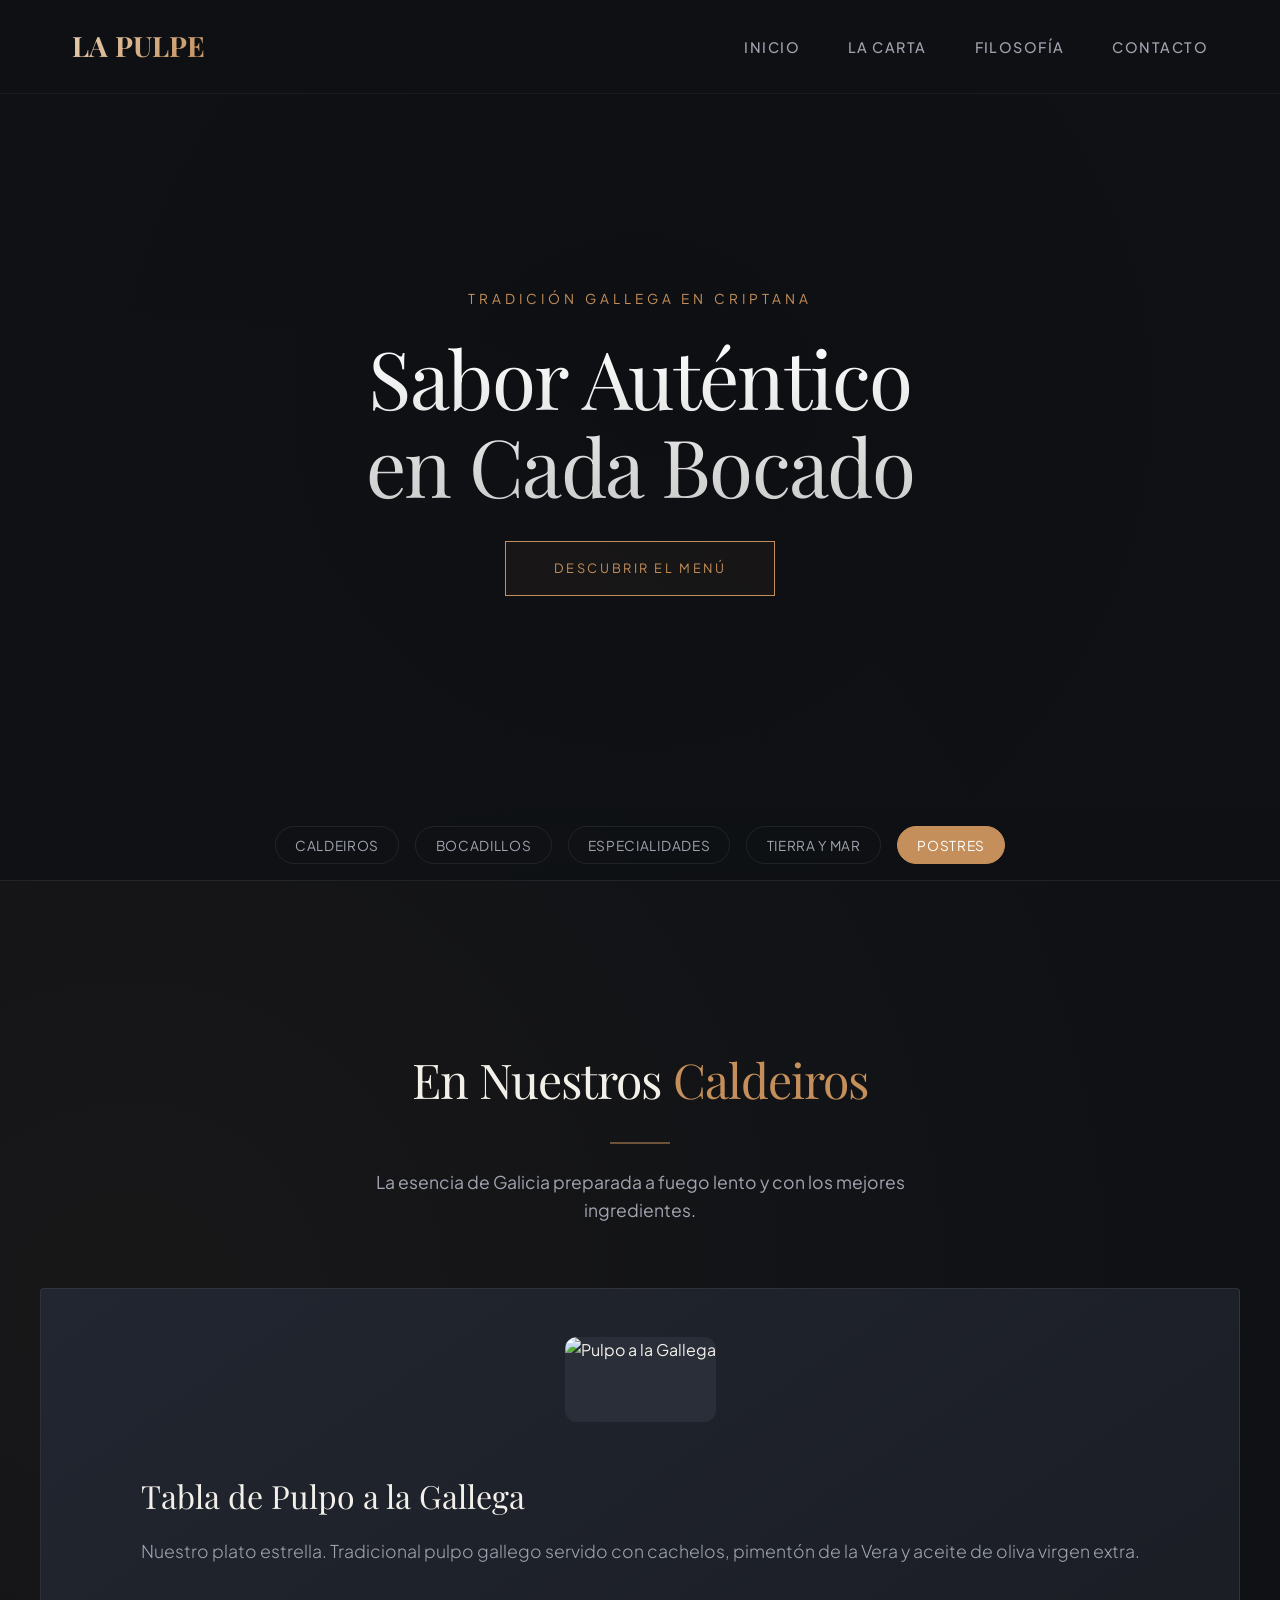
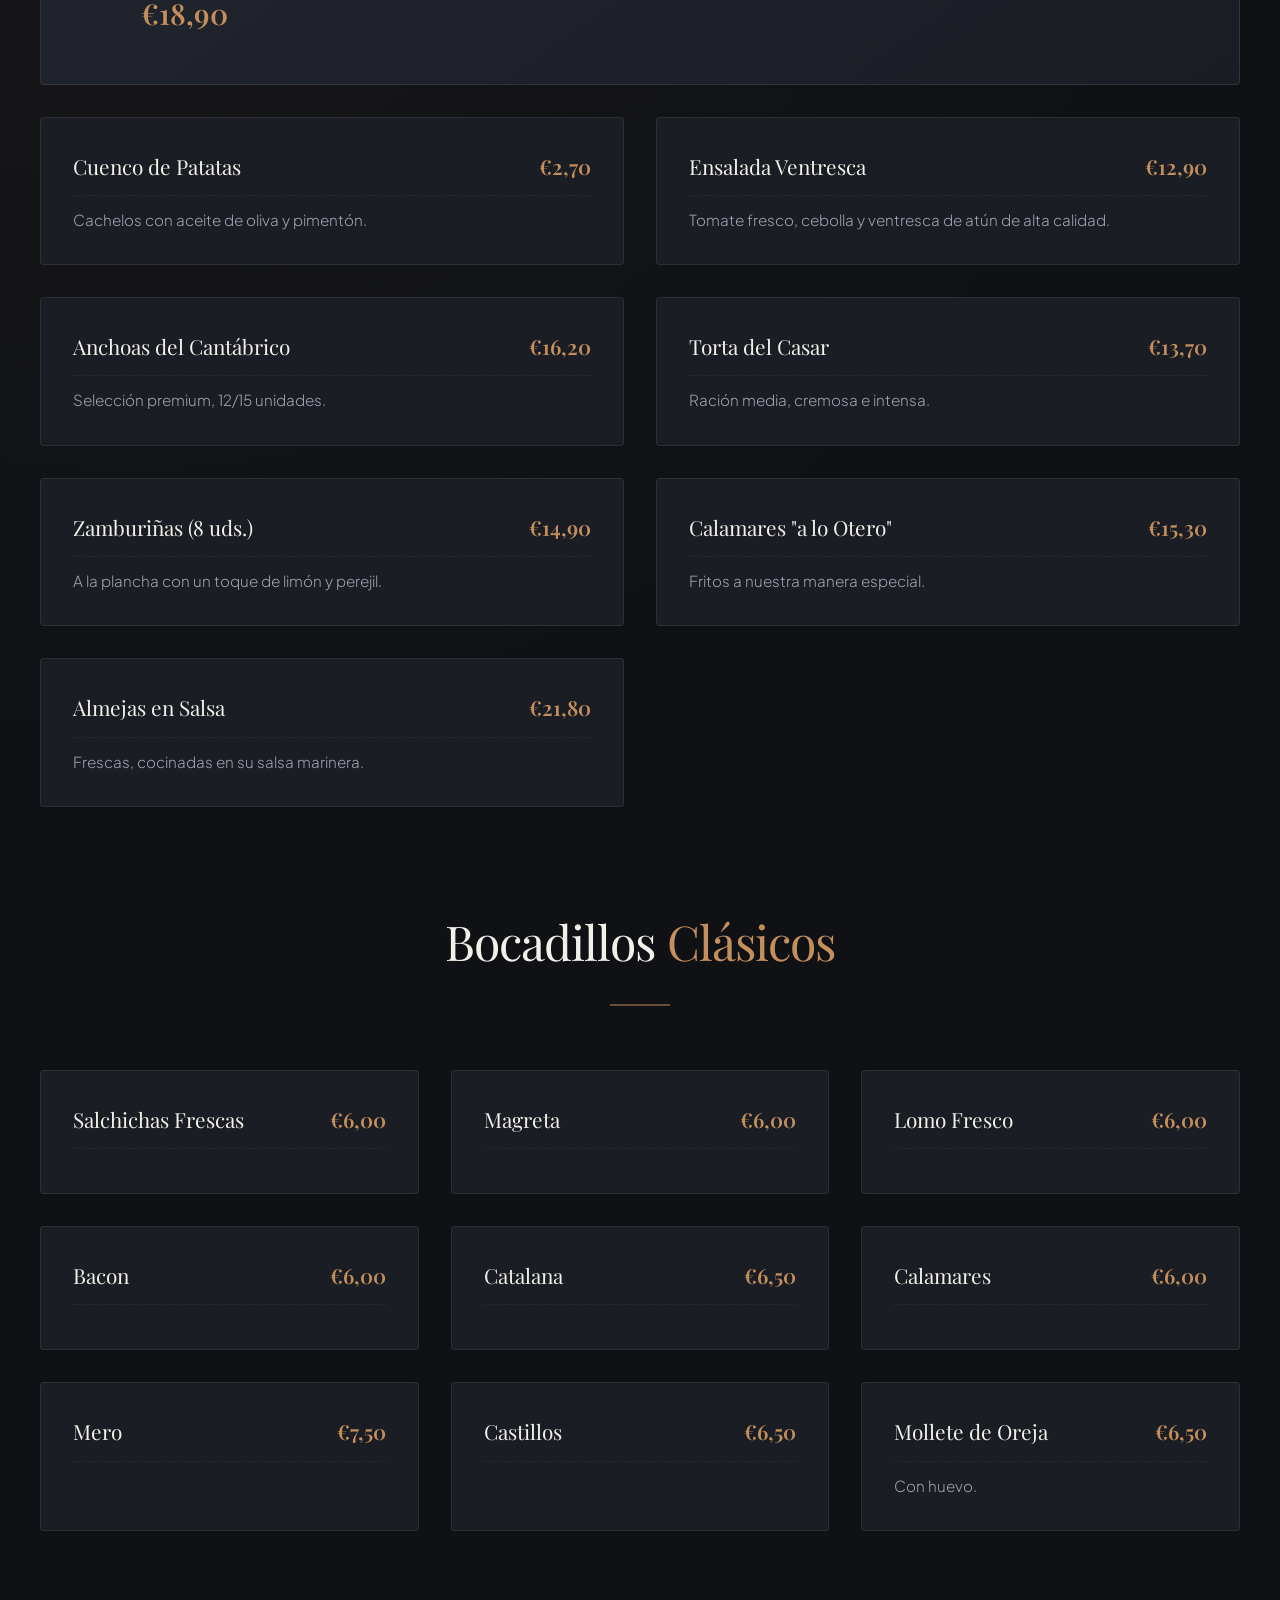
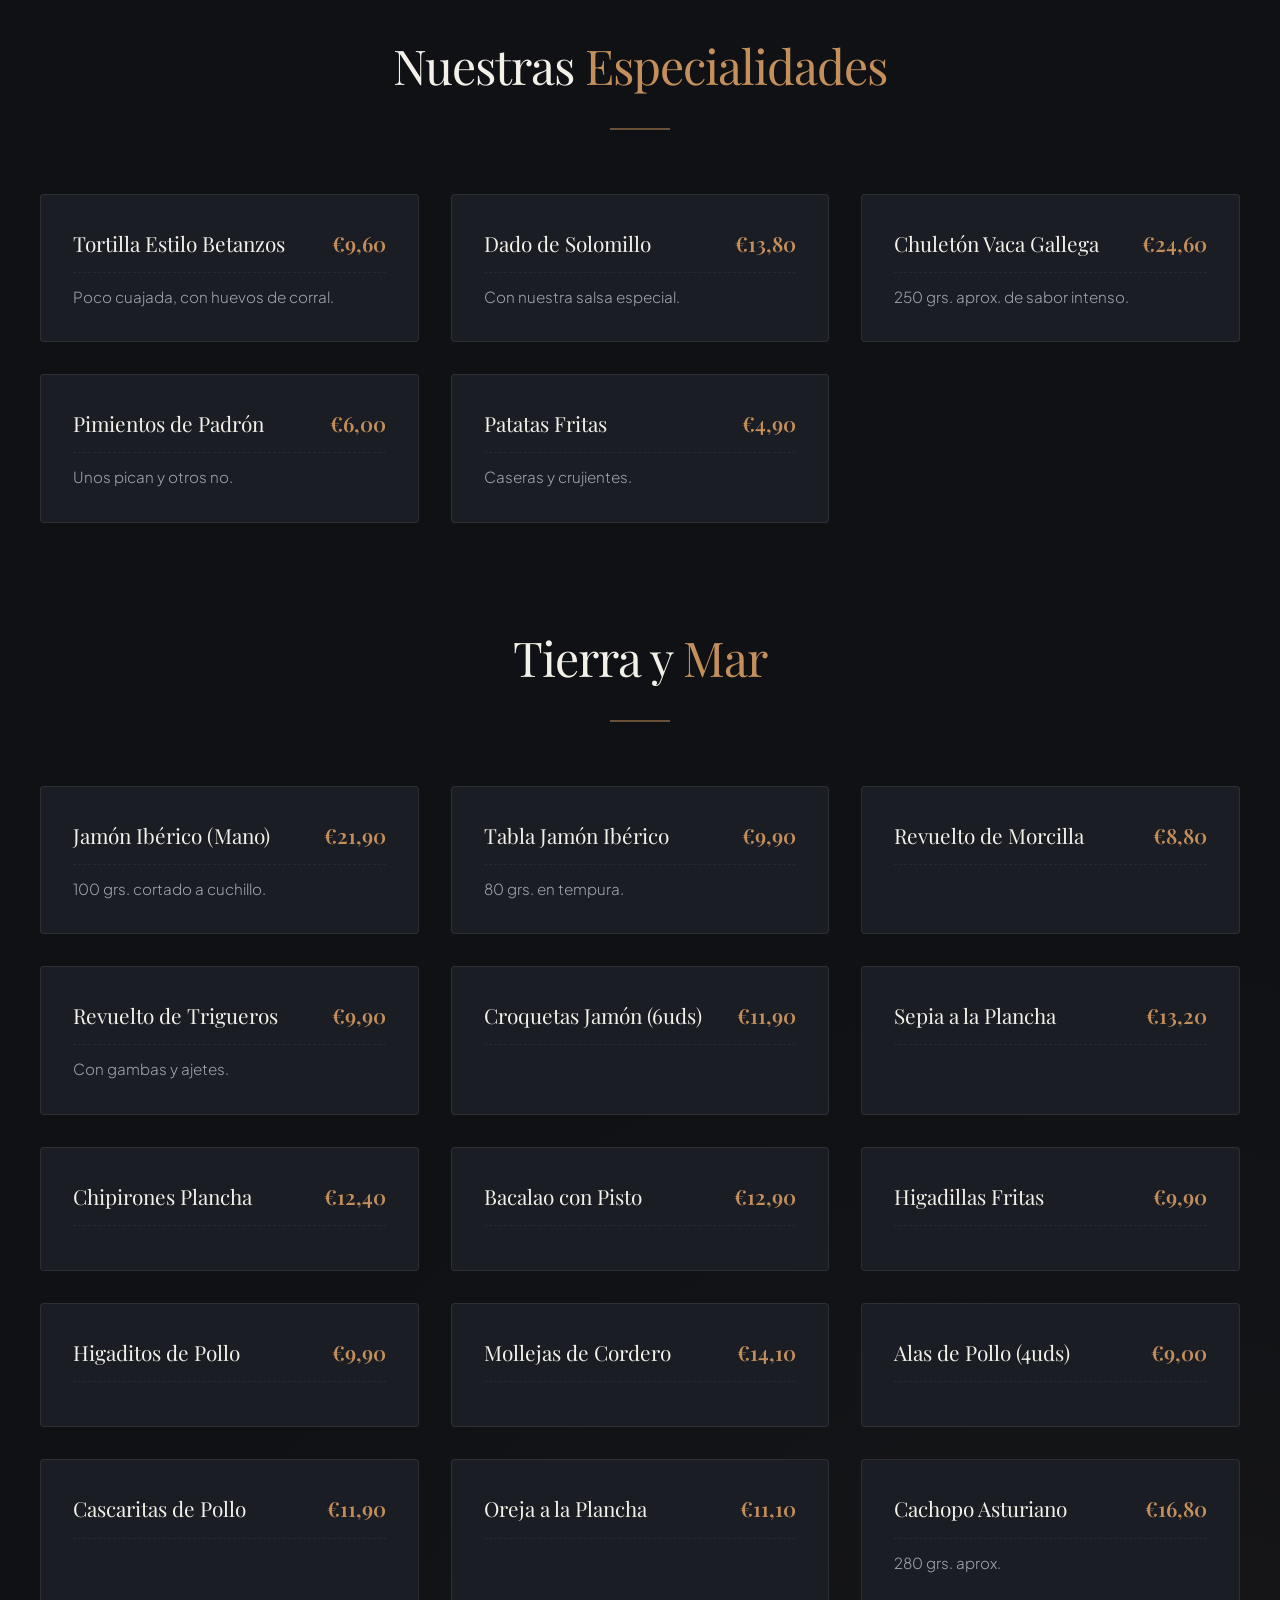
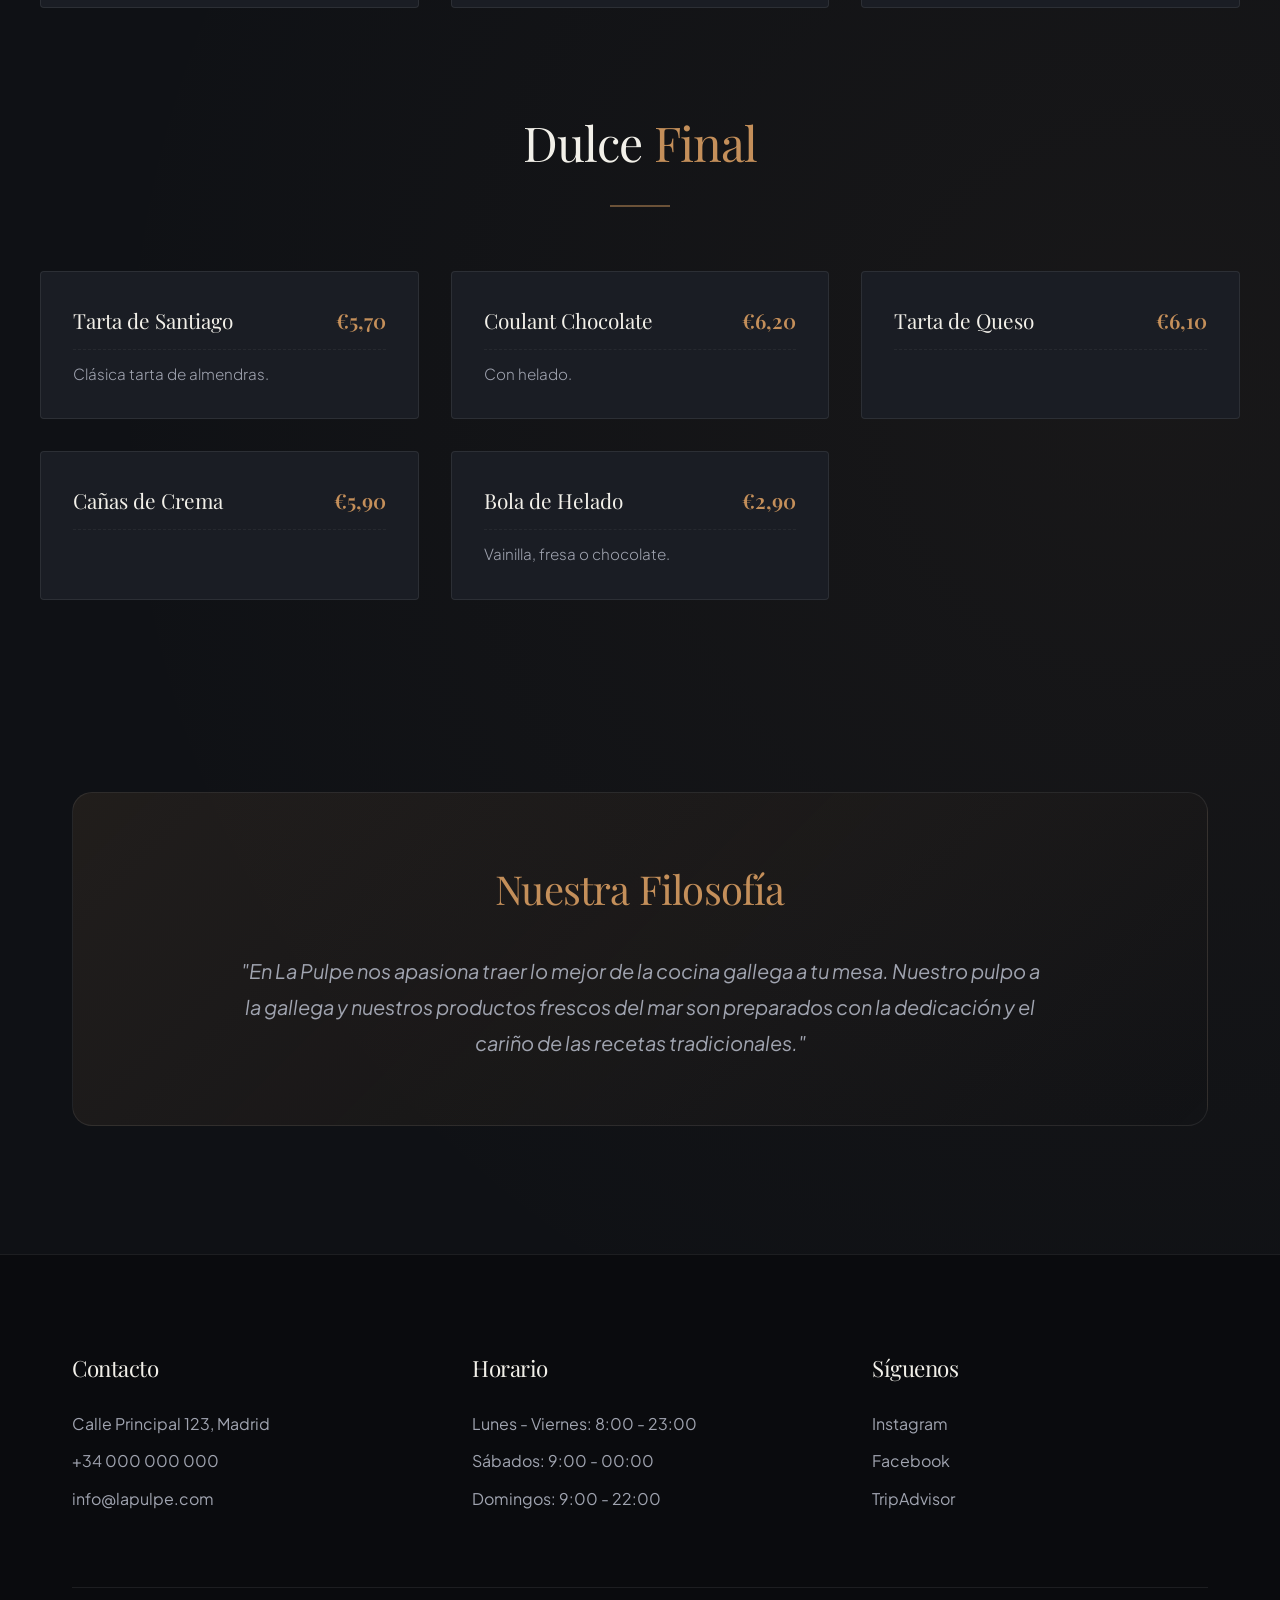
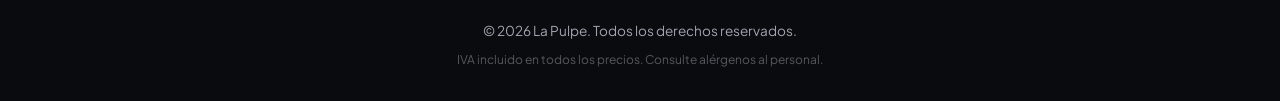
==== index.html @ e517dd2a "Renombrado Carta.html a index.html y unificado repositorio" ====
<!DOCTYPE html>
<html lang="es">

<head>
    <meta charset="UTF-8">
    <meta name="viewport" content="width=device-width, initial-scale=1.0">
    <title>La Pulpe | Gastronomía Gallega</title>
    <link rel="preconnect" href="https://fonts.googleapis.com">
    <link rel="preconnect" href="https://fonts.gstatic.com" crossorigin>
    <link
        href="https://fonts.googleapis.com/css2?family=Playfair+Display:ital,wght@0,400;0,600;0,700;1,400&family=Plus+Jakarta+Sans:wght@300;400;500;600&display=swap"
        rel="stylesheet">
    <link rel="stylesheet" href="styles.css">
</head>

<body>

    <header class="header">
        <div class="container nav-container">
            <a href="#" class="brand">
                <span>LA PULPE</span>
            </a>

            <button class="hamburger" aria-label="Menu">
                <span></span><span></span><span></span>
            </button>

            <nav class="nav-menu">
                <li><a href="#inicio" class="nav-link">Inicio</a></li>
                <li><a href="#caldeiros" class="nav-link">La Carta</a></li>
                <li><a href="#nosotros" class="nav-link">Filosofía</a></li>
                <li><a href="#contacto" class="nav-link">Contacto</a></li>
            </nav>
        </div>
    </header>

    <section id="inicio" class="hero">
        <div class="hero-bg"></div>
        <div class="hero-content">
            <span class="hero-subtitle">Tradición Gallega en Criptana</span>
            <h1 class="hero-title">Sabor Auténtico <br>en Cada Bocado</h1>
            <a href="#caldeiros" class="hero-btn">Descubrir El Menú</a>
        </div>
    </section>

    <!-- Menu Navigation (Sticky) -->
    <div class="category-nav-wrapper">
        <div class="container">
            <ul class="category-list">
                <li><button class="category-btn active" onclick="scrollToSection('caldeiros')">Caldeiros</button></li>
                <li><button class="category-btn" onclick="scrollToSection('bocadillos')">Bocadillos</button></li>
                <li><button class="category-btn" onclick="scrollToSection('especialidades')">Especialidades</button>
                </li>
                <li><button class="category-btn" onclick="scrollToSection('tierra-mar')">Tierra y Mar</button></li>
                <li><button class="category-btn" onclick="scrollToSection('postres')">Postres</button></li>
            </ul>
        </div>
    </div>

    <div class="menu-wrapper container">

        <!-- CALDEIROS -->
        <section id="caldeiros" class="menu-category reveal">
            <div class="section-title">
                <h2>En Nuestros <span>Caldeiros</span></h2>
                <div class="section-divider"></div>
                <p>La esencia de Galicia preparada a fuego lento y con los mejores ingredientes.</p>
            </div>

            <div class="menu-grid grid-caldeiros">
                <!-- Hero Dish -->
                <div class="menu-item menu-item-hero"
                    data-image="https://images.unsplash.com/photo-1565557623262-b51c2513a641?ixlib=rb-1.2.1&auto=format&fit=crop&w=1200&q=80">
                    <div class="hero-image-placeholder">
                        <img src="https://images.unsplash.com/photo-1565557623262-b51c2513a641?ixlib=rb-1.2.1&auto=format&fit=crop&w=1000&q=80"
                            alt="Pulpo a la Gallega" style="width:100%; height:100%; object-fit:cover;">
                    </div>
                    <div class="item-details">
                        <div class="item-name" style="font-size: 2rem; margin-bottom: 1rem;">Tabla de Pulpo a la Gallega
                        </div>
                        <div class="item-desc" style="font-size: 1.1rem; margin-bottom: 1.5rem;">Nuestro plato estrella.
                            Tradicional pulpo gallego servido con cachelos, pimentón de la Vera y aceite de oliva virgen
                            extra.</div>
                        <div class="item-price" style="font-size: 1.8rem;">€18,90</div>
                    </div>
                </div>

                <div class="menu-item"
                    data-image="https://images.unsplash.com/photo-1546241072-48010ad28c2c?ixlib=rb-1.2.1&auto=format&fit=crop&w=800&q=80">
                    <div class="item-header">
                        <span class="item-name">Cuenco de Patatas</span>
                        <span class="item-price">€2,70</span>
                    </div>
                    <p class="item-desc">Cachelos con aceite de oliva y pimentón.</p>
                </div>

                <div class="menu-item"
                    data-image="https://images.unsplash.com/photo-1546069901-ba9599a7e63c?ixlib=rb-1.2.1&auto=format&fit=crop&w=800&q=80">
                    <div class="item-header">
                        <span class="item-name">Ensalada Ventresca</span>
                        <span class="item-price">€12,90</span>
                    </div>
                    <p class="item-desc">Tomate fresco, cebolla y ventresca de atún de alta calidad.</p>
                </div>

                <div class="menu-item"
                    data-image="https://images.unsplash.com/photo-1599481238640-4c1288750d7a?ixlib=rb-1.2.1&auto=format&fit=crop&w=800&q=80">
                    <div class="item-header">
                        <span class="item-name">Anchoas del Cantábrico</span>
                        <span class="item-price">€16,20</span>
                    </div>
                    <p class="item-desc">Selección premium, 12/15 unidades.</p>
                </div>

                <div class="menu-item"
                    data-image="https://images.unsplash.com/photo-1510629954389-c1e0da47d414?ixlib=rb-1.2.1&auto=format&fit=crop&w=800&q=80">
                    <div class="item-header">
                        <span class="item-name">Torta del Casar</span>
                        <span class="item-price">€13,70</span>
                    </div>
                    <p class="item-desc">Ración media, cremosa e intensa.</p>
                </div>

                <div class="menu-item"
                    data-image="https://images.unsplash.com/photo-1534422298391-e4f8c170dbbd?ixlib=rb-1.2.1&auto=format&fit=crop&w=800&q=80">
                    <div class="item-header">
                        <span class="item-name">Zamburiñas (8 uds.)</span>
                        <span class="item-price">€14,90</span>
                    </div>
                    <p class="item-desc">A la plancha con un toque de limón y perejil.</p>
                </div>

                <div class="menu-item">
                    <div class="item-header">
                        <span class="item-name">Calamares "a lo Otero"</span>
                        <span class="item-price">€15,30</span>
                    </div>
                    <p class="item-desc">Fritos a nuestra manera especial.</p>
                </div>

                <div class="menu-item">
                    <div class="item-header">
                        <span class="item-name">Almejas en Salsa</span>
                        <span class="item-price">€21,80</span>
                    </div>
                    <p class="item-desc">Frescas, cocinadas en su salsa marinera.</p>
                </div>
            </div>
        </section>

        <!-- BOCADILLOS -->
        <section id="bocadillos" class="menu-category reveal">
            <div class="section-title">
                <h2>Bocadillos <span>Clásicos</span></h2>
                <div class="section-divider"></div>
            </div>

            <div class="menu-grid bocadillos-grid">
                <div class="menu-item">
                    <div class="item-header">
                        <span class="item-name">Salchichas Frescas</span>
                        <span class="item-price">€6,00</span>
                    </div>
                </div>
                <div class="menu-item">
                    <div class="item-header">
                        <span class="item-name">Magreta</span>
                        <span class="item-price">€6,00</span>
                    </div>
                </div>
                <div class="menu-item">
                    <div class="item-header">
                        <span class="item-name">Lomo Fresco</span>
                        <span class="item-price">€6,00</span>
                    </div>
                </div>
                <div class="menu-item">
                    <div class="item-header">
                        <span class="item-name">Bacon</span>
                        <span class="item-price">€6,00</span>
                    </div>
                </div>
                <div class="menu-item">
                    <div class="item-header">
                        <span class="item-name">Catalana</span>
                        <span class="item-price">€6,50</span>
                    </div>
                </div>
                <div class="menu-item"
                    data-image="https://images.unsplash.com/photo-1550507992-eb63ffee0847?ixlib=rb-1.2.1&auto=format&fit=crop&w=800&q=80">
                    <div class="item-header">
                        <span class="item-name">Calamares</span>
                        <span class="item-price">€6,00</span>
                    </div>
                </div>
                <div class="menu-item">
                    <div class="item-header">
                        <span class="item-name">Mero</span>
                        <span class="item-price">€7,50</span>
                    </div>
                </div>
                <div class="menu-item">
                    <div class="item-header">
                        <span class="item-name">Castillos</span>
                        <span class="item-price">€6,50</span>
                    </div>
                </div>
                <div class="menu-item">
                    <div class="item-header">
                        <span class="item-name">Mollete de Oreja</span>
                        <span class="item-price">€6,50</span>
                    </div>
                    <p class="item-desc">Con huevo.</p>
                </div>
            </div>
        </section>

        <!-- ESPECIALIDADES -->
        <section id="especialidades" class="menu-category reveal">
            <div class="section-title">
                <h2>Nuestras <span>Especialidades</span></h2>
                <div class="section-divider"></div>
            </div>

            <div class="menu-grid">
                <div class="menu-item"
                    data-image="https://images.unsplash.com/photo-1624462966581-bc6d768cbce5?ixlib=rb-1.2.1&auto=format&fit=crop&w=800&q=80">
                    <div class="item-header">
                        <span class="item-name">Tortilla Estilo Betanzos</span>
                        <span class="item-price">€9,60</span>
                    </div>
                    <p class="item-desc">Poco cuajada, con huevos de corral.</p>
                </div>
                <div class="menu-item">
                    <div class="item-header">
                        <span class="item-name">Dado de Solomillo</span>
                        <span class="item-price">€13,80</span>
                    </div>
                    <p class="item-desc">Con nuestra salsa especial.</p>
                </div>
                <div class="menu-item">
                    <div class="item-header">
                        <span class="item-name">Chuletón Vaca Gallega</span>
                        <span class="item-price">€24,60</span>
                    </div>
                    <p class="item-desc">250 grs. aprox. de sabor intenso.</p>
                </div>
                <div class="menu-item">
                    <div class="item-header">
                        <span class="item-name">Pimientos de Padrón</span>
                        <span class="item-price">€6,00</span>
                    </div>
                    <p class="item-desc">Unos pican y otros no.</p>
                </div>
                <div class="menu-item">
                    <div class="item-header">
                        <span class="item-name">Patatas Fritas</span>
                        <span class="item-price">€4,90</span>
                    </div>
                    <p class="item-desc">Caseras y crujientes.</p>
                </div>
            </div>
        </section>

        <!-- TIERRA Y MAR -->
        <section id="tierra-mar" class="menu-category reveal">
            <div class="section-title">
                <h2>Tierra y <span>Mar</span></h2>
                <div class="section-divider"></div>
            </div>

            <div class="menu-grid">
                <div class="menu-item">
                    <div class="item-header">
                        <span class="item-name">Jamón Ibérico (Mano)</span>
                        <span class="item-price">€21,90</span>
                    </div>
                    <p class="item-desc">100 grs. cortado a cuchillo.</p>
                </div>
                <div class="menu-item">
                    <div class="item-header">
                        <span class="item-name">Tabla Jamón Ibérico</span>
                        <span class="item-price">€9,90</span>
                    </div>
                    <p class="item-desc">80 grs. en tempura.</p>
                </div>
                <div class="menu-item">
                    <div class="item-header">
                        <span class="item-name">Revuelto de Morcilla</span>
                        <span class="item-price">€8,80</span>
                    </div>
                </div>
                <div class="menu-item">
                    <div class="item-header">
                        <span class="item-name">Revuelto de Trigueros</span>
                        <span class="item-price">€9,90</span>
                    </div>
                    <p class="item-desc">Con gambas y ajetes.</p>
                </div>
                <div class="menu-item">
                    <div class="item-header">
                        <span class="item-name">Croquetas Jamón (6uds)</span>
                        <span class="item-price">€11,90</span>
                    </div>
                </div>
                <div class="menu-item">
                    <div class="item-header">
                        <span class="item-name">Sepia a la Plancha</span>
                        <span class="item-price">€13,20</span>
                    </div>
                </div>
                <div class="menu-item">
                    <div class="item-header">
                        <span class="item-name">Chipirones Plancha</span>
                        <span class="item-price">€12,40</span>
                    </div>
                </div>
                <div class="menu-item">
                    <div class="item-header">
                        <span class="item-name">Bacalao con Pisto</span>
                        <span class="item-price">€12,90</span>
                    </div>
                </div>
                <div class="menu-item">
                    <div class="item-header">
                        <span class="item-name">Higadillas Fritas</span>
                        <span class="item-price">€9,90</span>
                    </div>
                </div>
                <div class="menu-item">
                    <div class="item-header">
                        <span class="item-name">Higaditos de Pollo</span>
                        <span class="item-price">€9,90</span>
                    </div>
                </div>
                <div class="menu-item">
                    <div class="item-header">
                        <span class="item-name">Mollejas de Cordero</span>
                        <span class="item-price">€14,10</span>
                    </div>
                </div>
                <div class="menu-item">
                    <div class="item-header">
                        <span class="item-name">Alas de Pollo (4uds)</span>
                        <span class="item-price">€9,00</span>
                    </div>
                </div>
                <div class="menu-item">
                    <div class="item-header">
                        <span class="item-name">Cascaritas de Pollo</span>
                        <span class="item-price">€11,90</span>
                    </div>
                </div>
                <div class="menu-item">
                    <div class="item-header">
                        <span class="item-name">Oreja a la Plancha</span>
                        <span class="item-price">€11,10</span>
                    </div>
                </div>
                <div class="menu-item"
                    data-image="https://images.unsplash.com/photo-1625944230945-1744a469228b?ixlib=rb-1.2.1&auto=format&fit=crop&w=800&q=80">
                    <div class="item-header">
                        <span class="item-name">Cachopo Asturiano</span>
                        <span class="item-price">€16,80</span>
                    </div>
                    <p class="item-desc">280 grs. aprox.</p>
                </div>
            </div>
        </section>

        <!-- POSTRES -->
        <section id="postres" class="menu-category reveal">
            <div class="section-title">
                <h2>Dulce <span>Final</span></h2>
                <div class="section-divider"></div>
            </div>

            <div class="menu-grid">
                <div class="menu-item">
                    <div class="item-header">
                        <span class="item-name">Tarta de Santiago</span>
                        <span class="item-price">€5,70</span>
                    </div>
                    <p class="item-desc">Clásica tarta de almendras.</p>
                </div>
                <div class="menu-item">
                    <div class="item-header">
                        <span class="item-name">Coulant Chocolate</span>
                        <span class="item-price">€6,20</span>
                    </div>
                    <p class="item-desc">Con helado.</p>
                </div>
                <div class="menu-item">
                    <div class="item-header">
                        <span class="item-name">Tarta de Queso</span>
                        <span class="item-price">€6,10</span>
                    </div>
                </div>
                <div class="menu-item">
                    <div class="item-header">
                        <span class="item-name">Cañas de Crema</span>
                        <span class="item-price">€5,90</span>
                    </div>
                </div>
                <div class="menu-item">
                    <div class="item-header">
                        <span class="item-name">Bola de Helado</span>
                        <span class="item-price">€2,90</span>
                    </div>
                    <p class="item-desc">Vainilla, fresa o chocolate.</p>
                </div>
            </div>
        </section>

    </div>

    <!-- PHILOSOPHY / CULTURE -->
    <section id="nosotros" class="container reveal"
        style="padding: 4rem 2rem; margin-bottom: 4rem; text-align: center;">
        <div
            style="background: linear-gradient(135deg, rgba(196, 143, 90, 0.1), rgba(0,0,0,0)); padding: 4rem; border-radius: 20px; border: 1px solid var(--color-border);">
            <h2
                style="font-size: 2.5rem; margin-bottom: 2rem; color: var(--color-accent); font-family: var(--font-display);">
                Nuestra Filosofía</h2>
            <p
                style="font-size: 1.25rem; max-width: 800px; margin: 0 auto; color: var(--color-text-secondary); font-style: italic; line-height: 1.8;">
                "En La Pulpe nos apasiona traer lo mejor de la cocina gallega a tu mesa. Nuestro pulpo a la gallega y
                nuestros productos frescos del mar son preparados con la dedicación y el cariño de las recetas
                tradicionales."
            </p>
        </div>
    </section>

    <footer id="contacto" class="footer">
        <div class="container">
            <div class="footer-grid">
                <div class="footer-col">
                    <h4>Contacto</h4>
                    <p>Calle Principal 123, Madrid</p>
                    <a href="tel:+34000000000">+34 000 000 000</a>
                    <a href="mailto:info@lapulpe.com">info@lapulpe.com</a>
                </div>
                <div class="footer-col">
                    <h4>Horario</h4>
                    <p>Lunes - Viernes: 8:00 - 23:00</p>
                    <p>Sábados: 9:00 - 00:00</p>
                    <p>Domingos: 9:00 - 22:00</p>
                </div>
                <div class="footer-col">
                    <h4>Síguenos</h4>
                    <a href="#">Instagram</a>
                    <a href="#">Facebook</a>
                    <a href="#">TripAdvisor</a>
                </div>
            </div>
            <div class="copyright">
                <p>&copy; 2026 La Pulpe. Todos los derechos reservados.</p>
                <p style="margin-top: 0.5rem; opacity: 0.5; font-size: 0.75rem;">IVA incluido en todos los precios.
                    Consulte alérgenos al personal.</p>
            </div>
        </div>
    </footer>

    <div class="modal">
        <button class="modal-close">&times;</button>
        <img class="modal-content" src="" alt="Vista del plato">
        <div class="modal-caption"></div>
    </div>

    <script src="script.js"></script>
</body>

</html>
---- styles.css ----
:root {
    --color-bg: #0f1115;
    --color-surface: #1a1d24;
    --color-surface-hover: #222630;
    --color-text-primary: #f2f0e9;
    --color-text-secondary: #a0a4b0;
    --color-accent: #c48f5a;
    /* Copper/Gold text */
    --color-accent-glow: rgba(196, 143, 90, 0.2);
    --color-border: rgba(255, 255, 255, 0.08);

    --font-display: 'Playfair Display', serif;
    --font-body: 'Plus Jakarta Sans', sans-serif;

    --container-width: 1200px;
}

* {
    margin: 0;
    padding: 0;
    box-sizing: border-box;
}

html {
    scroll-behavior: smooth;
}

body {
    font-family: var(--font-body);
    background-color: var(--color-bg);
    color: var(--color-text-primary);
    line-height: 1.6;
    overflow-x: hidden;
    background-image:
        radial-gradient(circle at 10% 20%, rgba(196, 143, 90, 0.05) 0%, transparent 20%),
        radial-gradient(circle at 90% 80%, rgba(196, 143, 90, 0.05) 0%, transparent 20%);
}

/* --- TYPOGRAPHY --- */
h1,
h2,
h3,
h4 {
    font-family: var(--font-display);
    font-weight: 400;
    letter-spacing: -0.02em;
}

.text-accent {
    color: var(--color-accent);
}

/* --- HEADER --- */
.header {
    position: fixed;
    top: 0;
    left: 0;
    width: 100%;
    z-index: 1000;
    padding: 1.5rem 0;
    transition: all 0.4s cubic-bezier(0.4, 0, 0.2, 1);
    background: rgba(15, 17, 21, 0.8);
    backdrop-filter: blur(12px);
    border-bottom: 1px solid rgba(255, 255, 255, 0.05);
}

.header.scrolled {
    padding: 1rem 0;
    background: rgba(15, 17, 21, 0.95);
    box-shadow: 0 10px 30px rgba(0, 0, 0, 0.5);
}

.container {
    max-width: var(--container-width);
    margin: 0 auto;
    padding: 0 2rem;
    width: 100%;
}

.nav-container {
    display: flex;
    justify-content: space-between;
    align-items: center;
}

.brand {
    font-family: var(--font-display);
    font-size: 1.75rem;
    font-weight: 700;
    color: var(--color-text-primary);
    text-decoration: none;
    display: flex;
    align-items: center;
    gap: 1rem;
}

.brand span {
    background: linear-gradient(135deg, #e8d0b3 0%, #c48f5a 100%);
    -webkit-background-clip: text;
    -webkit-text-fill-color: transparent;
}

.nav-menu {
    display: flex;
    gap: 3rem;
    list-style: none;
}

.nav-link {
    text-decoration: none;
    color: var(--color-text-secondary);
    font-size: 0.9rem;
    text-transform: uppercase;
    letter-spacing: 0.1em;
    font-weight: 500;
    position: relative;
    transition: color 0.3s ease;
}

.nav-link::after {
    content: '';
    position: absolute;
    bottom: -5px;
    left: 0;
    width: 0;
    height: 1px;
    background: var(--color-accent);
    transition: width 0.3s ease;
}

.nav-link:hover,
.nav-link.active {
    color: var(--color-accent);
}

.nav-link:hover::after,
.nav-link.active::after {
    width: 100%;
}

/* Mobile Hamburger */
.hamburger {
    display: none;
    background: none;
    border: none;
    flex-direction: column;
    gap: 6px;
    cursor: pointer;
    padding: 10px;
    z-index: 1001;
}

.hamburger span {
    display: block;
    width: 25px;
    height: 2px;
    background: var(--color-text-primary);
    transition: 0.3s;
}

/* --- HERO SECTION --- */
.hero {
    height: 90vh;
    min-height: 600px;
    display: flex;
    align-items: center;
    justify-content: center;
    text-align: center;
    position: relative;
    padding-top: 80px;
    overflow: hidden;
}

.hero::before {
    content: '';
    position: absolute;
    top: 0;
    left: 0;
    width: 100%;
    height: 100%;
    background: radial-gradient(circle at center, transparent 0%, var(--color-bg) 90%);
    z-index: 1;
}

.hero-bg {
    position: absolute;
    top: 50%;
    left: 50%;
    transform: translate(-50%, -50%);
    width: 120%;
    height: 120%;
    /* Using a pattern or dark image placeholder */
    background-color: #1a1d24;
    background-image:
        linear-gradient(rgba(0, 0, 0, 0.5), rgba(0, 0, 0, 0.5)),
        url('https://images.unsplash.com/photo-1559339352-11d035aa65de?ixlib=rb-1.2.1&auto=format&fit=crop&w=1950&q=80');
    /* Generic food background if local image fails */
    background-size: cover;
    background-position: center;
    opacity: 0.4;
    filter: blur(2px) grayscale(30%);
    z-index: 0;
    animation: breathe 20s infinite alternate ease-in-out;
}

@keyframes breathe {
    from {
        transform: translate(-50%, -50%) scale(1);
    }

    to {
        transform: translate(-50%, -50%) scale(1.05);
    }
}

.hero-content {
    position: relative;
    z-index: 2;
    max-width: 800px;
    padding: 0 2rem;
    animation: fadeUp 1s ease-out;
}

.hero-subtitle {
    text-transform: uppercase;
    letter-spacing: 0.3em;
    font-size: 0.85rem;
    color: var(--color-accent);
    margin-bottom: 1.5rem;
    display: block;
}

.hero-title {
    font-size: 5rem;
    line-height: 1.1;
    margin-bottom: 2rem;
    background: linear-gradient(to bottom, #fff 0%, #ccc 100%);
    -webkit-background-clip: text;
    -webkit-text-fill-color: transparent;
}

.hero-btn {
    display: inline-block;
    padding: 1rem 3rem;
    border: 1px solid var(--color-accent);
    color: var(--color-accent);
    text-decoration: none;
    text-transform: uppercase;
    font-size: 0.8rem;
    letter-spacing: 0.2em;
    transition: all 0.3s ease;
    position: relative;
    overflow: hidden;
    background: rgba(196, 143, 90, 0.05);
}

.hero-btn:hover {
    background: var(--color-accent);
    color: #fff;
    box-shadow: 0 0 30px var(--color-accent-glow);
}

/* --- CATEGORY SECTION --- */
.category-nav-wrapper {
    position: sticky;
    top: 75px;
    z-index: 90;
    background: rgba(15, 17, 21, 0.95);
    backdrop-filter: blur(10px);
    border-bottom: 1px solid var(--color-border);
    padding: 1rem 0;
}

.category-list {
    display: flex;
    justify-content: center;
    gap: 1rem;
    list-style: none;
    overflow-x: auto;
    white-space: nowrap;
    padding: 0 1rem;
    /* Hide scrollbar */
    -ms-overflow-style: none;
    /* IE and Edge */
    scrollbar-width: none;
    /* Firefox */
}

.category-list::-webkit-scrollbar {
    display: none;
}

.category-btn {
    background: transparent;
    border: 1px solid var(--color-border);
    color: var(--color-text-secondary);
    font-family: var(--font-body);
    font-size: 0.85rem;
    text-transform: uppercase;
    letter-spacing: 0.05em;
    cursor: pointer;
    padding: 0.6rem 1.2rem;
    border-radius: 50px;
    transition: all 0.3s ease;
}

.category-btn:hover {
    border-color: var(--color-accent);
    color: var(--color-text-primary);
}

.category-btn.active {
    background: var(--color-accent);
    border-color: var(--color-accent);
    color: #fff;
}

/* --- MENU GRID --- */
.menu-wrapper {
    padding: 4rem 0 8rem;
}

.section-title {
    text-align: center;
    margin: 6rem 0 4rem;
    position: relative;
}

.section-title h2 {
    font-size: 3rem;
    color: var(--color-text-primary);
    margin-bottom: 1rem;
}

.section-title h2 span {
    color: var(--color-accent);
}

.section-title p {
    color: var(--color-text-secondary);
    font-size: 1.1rem;
    max-width: 600px;
    margin: 0 auto;
}

.section-divider {
    width: 60px;
    height: 2px;
    background: var(--color-accent);
    margin: 1.5rem auto;
    opacity: 0.5;
}

.menu-grid {
    display: grid;
    grid-template-columns: repeat(auto-fill, minmax(320px, 1fr));
    gap: 2rem;
}

/* Special layout for "En Nuestros Caldeiros" */
.grid-caldeiros {
    grid-template-columns: repeat(2, 1fr);
}

@media (min-width: 968px) {
    .grid-caldeiros .menu-item-hero {
        grid-column: 1 / -1;
        display: flex;
        align-items: center;
        gap: 3rem;
        background: linear-gradient(145deg, #222630 0%, #1a1d24 100%);
        padding: 3rem;
    }

    .menu-item-hero .hero-image-placeholder {
        flex: 1;
        aspect-ratio: 16/9;
        background: #2a2e38;
        border-radius: 12px;
        overflow: hidden;
    }

    .menu-item-hero .item-details {
        flex: 1;
    }
}

.menu-item {
    background: var(--color-surface);
    border: 1px solid var(--color-border);
    padding: 2rem;
    transition: transform 0.3s ease, box-shadow 0.3s ease, border-color 0.3s ease;
    position: relative;
    overflow: hidden;
    display: flex;
    flex-direction: column;
    border-radius: 4px;
}

.menu-item:hover {
    transform: translateY(-5px);
    box-shadow: 0 10px 40px rgba(0, 0, 0, 0.3);
    border-color: rgba(196, 143, 90, 0.4);
    cursor: pointer;
}

.item-header {
    display: flex;
    justify-content: space-between;
    align-items: baseline;
    margin-bottom: 0.75rem;
    padding-bottom: 0.75rem;
    border-bottom: 1px dashed rgba(255, 255, 255, 0.05);
}

.item-name {
    font-family: var(--font-display);
    font-size: 1.3rem;
    color: var(--color-text-primary);
    flex-grow: 1;
    padding-right: 1rem;
}

.item-price {
    font-family: var(--font-display);
    font-size: 1.3rem;
    color: var(--color-accent);
    font-weight: 600;
    white-space: nowrap;
}

.item-desc {
    color: var(--color-text-secondary);
    font-size: 0.95rem;
    font-weight: 300;
}

.bocadillos-grid {
    grid-template-columns: repeat(auto-fill, minmax(280px, 1fr));
}

/* --- FOOTER --- */
.footer {
    background: #0a0b0e;
    padding: 6rem 0 2rem;
    border-top: 1px solid var(--color-border);
    position: relative;
}

.footer-grid {
    display: grid;
    grid-template-columns: repeat(auto-fit, minmax(250px, 1fr));
    gap: 4rem;
    margin-bottom: 4rem;
}

.footer-col h4 {
    color: var(--color-text-primary);
    font-family: var(--font-display);
    font-size: 1.4rem;
    margin-bottom: 1.5rem;
}

.footer-col p,
.footer-col a {
    color: var(--color-text-secondary);
    margin-bottom: 0.75rem;
    display: block;
    text-decoration: none;
    transition: color 0.3s ease;
}

.footer-col ul {
    list-style: none;
}

.footer-col a:hover {
    color: var(--color-accent);
}

.copyright {
    text-align: center;
    border-top: 1px solid var(--color-border);
    padding-top: 2rem;
    color: var(--color-text-secondary);
    font-size: 0.85rem;
}

/* --- RESPONSIVE --- */
@media (max-width: 968px) {
    .hero-title {
        font-size: 3.5rem;
    }

    .grid-caldeiros {
        grid-template-columns: 1fr;
    }

    .menu-item-hero {
        flex-direction: column;
    }

    .menu-item-hero .hero-image-placeholder {
        width: 100%;
        height: 200px;
    }
}

@media (max-width: 768px) {
    .nav-menu {
        position: fixed;
        top: 0;
        right: -100%;
        width: 75%;
        height: 100vh;
        background: #0f1115;
        flex-direction: column;
        justify-content: center;
        padding: 2rem;
        transition: 0.4s ease;
        box-shadow: -10px 0 30px rgba(0, 0, 0, 0.8);
    }

    .nav-menu.active {
        right: 0;
    }

    .hamburger {
        display: flex;
    }

    .hero-title {
        font-size: 2.5rem;
    }

    .container {
        padding: 0 1.5rem;
    }

    .category-list {
        justify-content: flex-start;
        padding: 0 1.5rem;
    }
}

/* --- MODAL --- */
.modal {
    display: none;
    position: fixed;
    z-index: 2000;
    top: 0;
    left: 0;
    width: 100%;
    height: 100%;
    background-color: rgba(0, 0, 0, 0.9);
    backdrop-filter: blur(8px);
    padding: 2rem;
    display: flex;
    align-items: center;
    justify-content: center;
    opacity: 0;
    visibility: hidden;
    transition: all 0.4s ease;
}

.modal.active {
    opacity: 1;
    visibility: visible;
}

.modal-content {
    max-width: 90%;
    max-height: 80vh;
    box-shadow: 0 0 50px rgba(0, 0, 0, 0.5);
    border: 2px solid var(--color-border);
    border-radius: 12px;
    object-fit: contain;
    transform: scale(0.9);
    transition: transform 0.4s cubic-bezier(0.17, 0.67, 0.83, 0.67);
}

.modal.active .modal-content {
    transform: scale(1);
}

.modal-close {
    position: absolute;
    top: 2rem;
    right: 2rem;
    color: #fff;
    font-size: 3rem;
    cursor: pointer;
    background: none;
    border: none;
    line-height: 1;
}

.modal-caption {
    position: absolute;
    bottom: 2rem;
    color: #f2f0e9;
    font-family: var(--font-display);
    font-size: 1.5rem;
    text-align: center;
    width: 100%;
}

/* Animations */
@keyframes fadeUp {
    from {
        opacity: 0;
        transform: translateY(30px);
    }

    to {
        opacity: 1;
        transform: translateY(0);
    }
}

.reveal {
    opacity: 0;
    transform: translateY(40px);
    transition: all 0.8s ease-out;
}

.reveal.active {
    opacity: 1;
    transform: translateY(0);
}
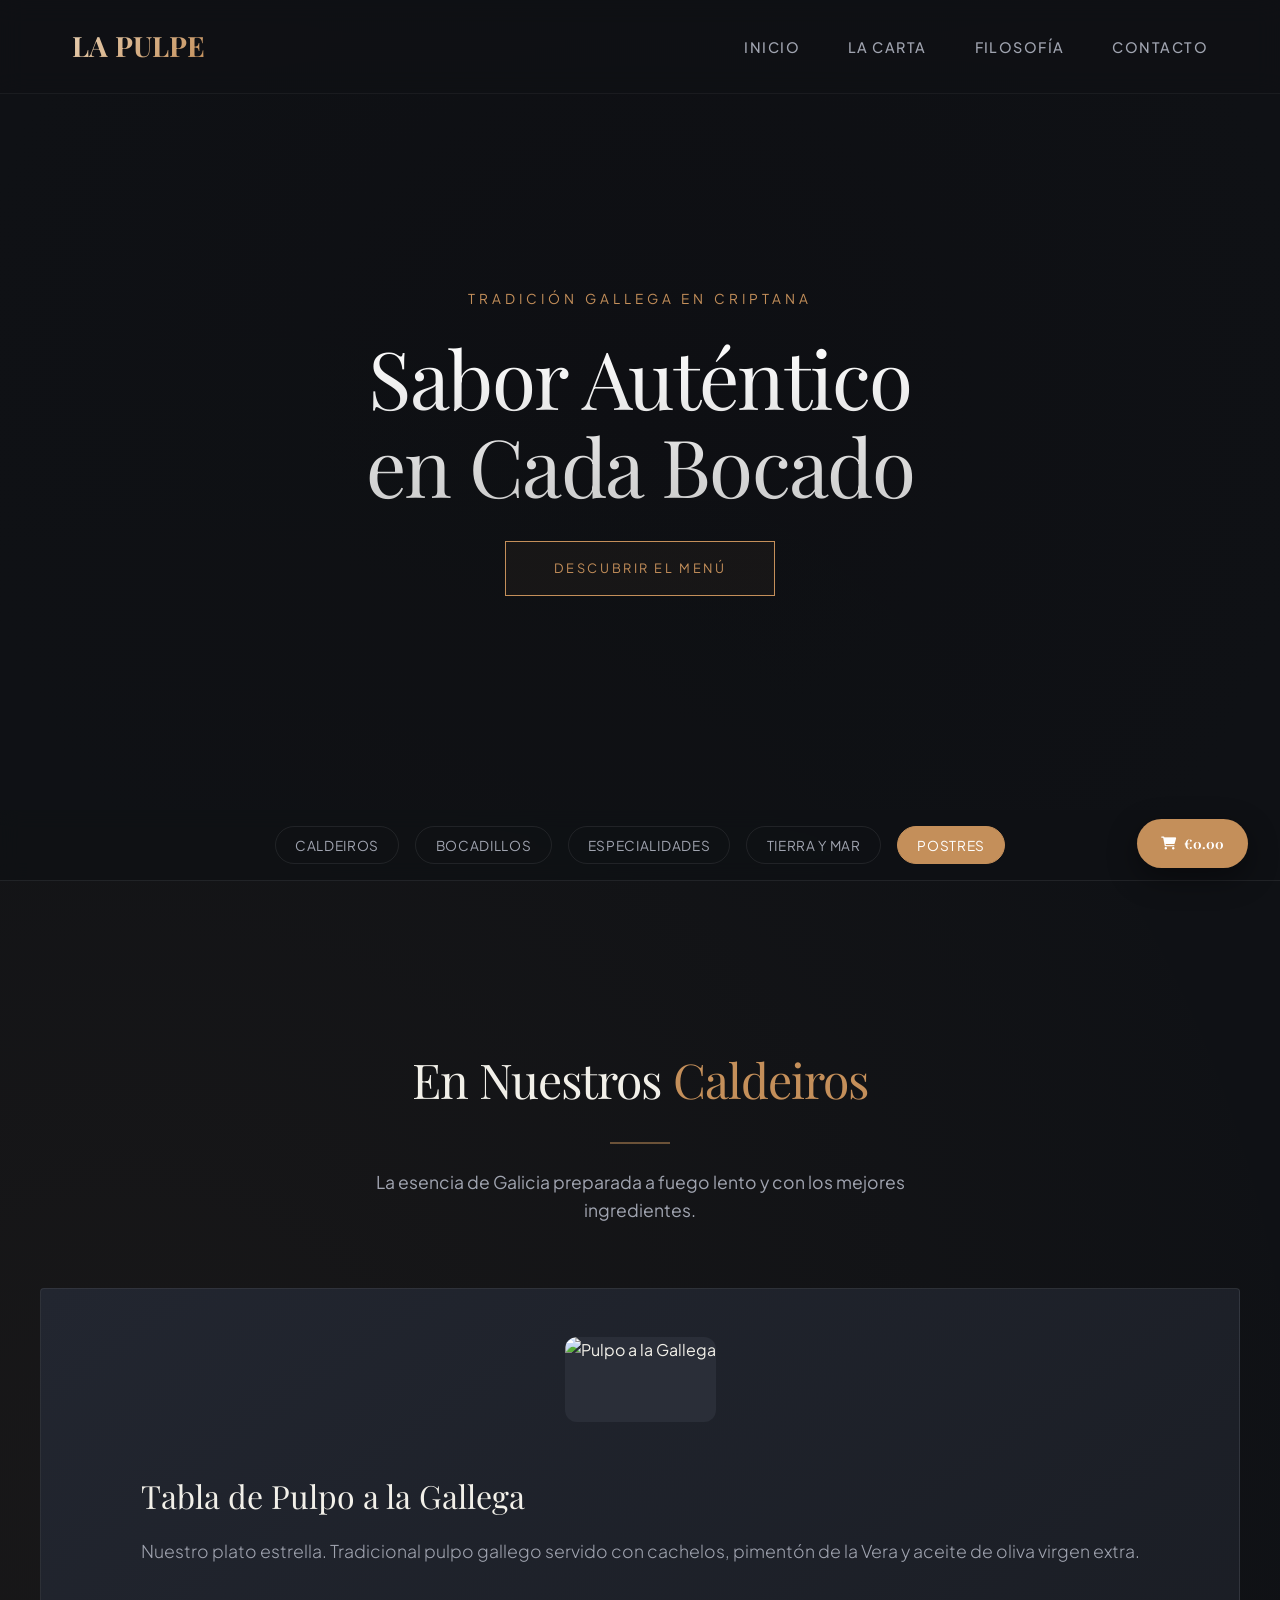
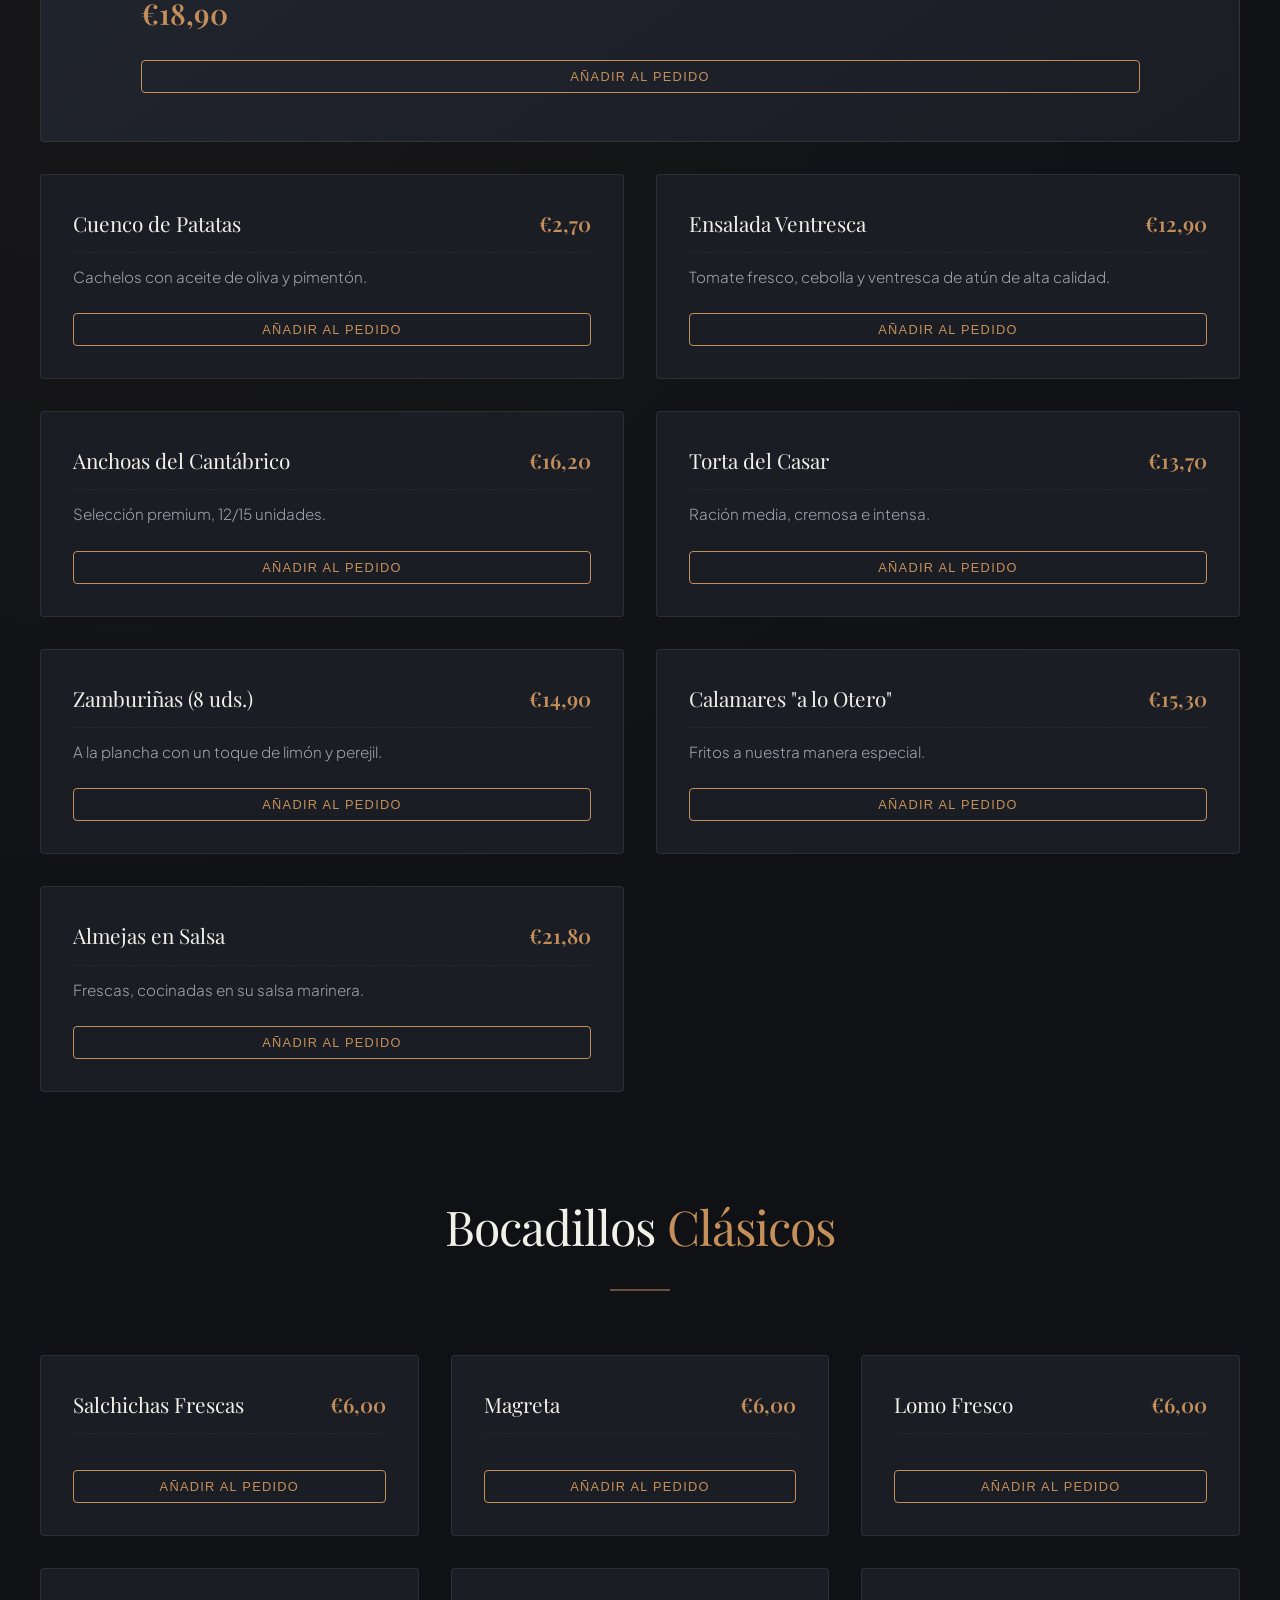
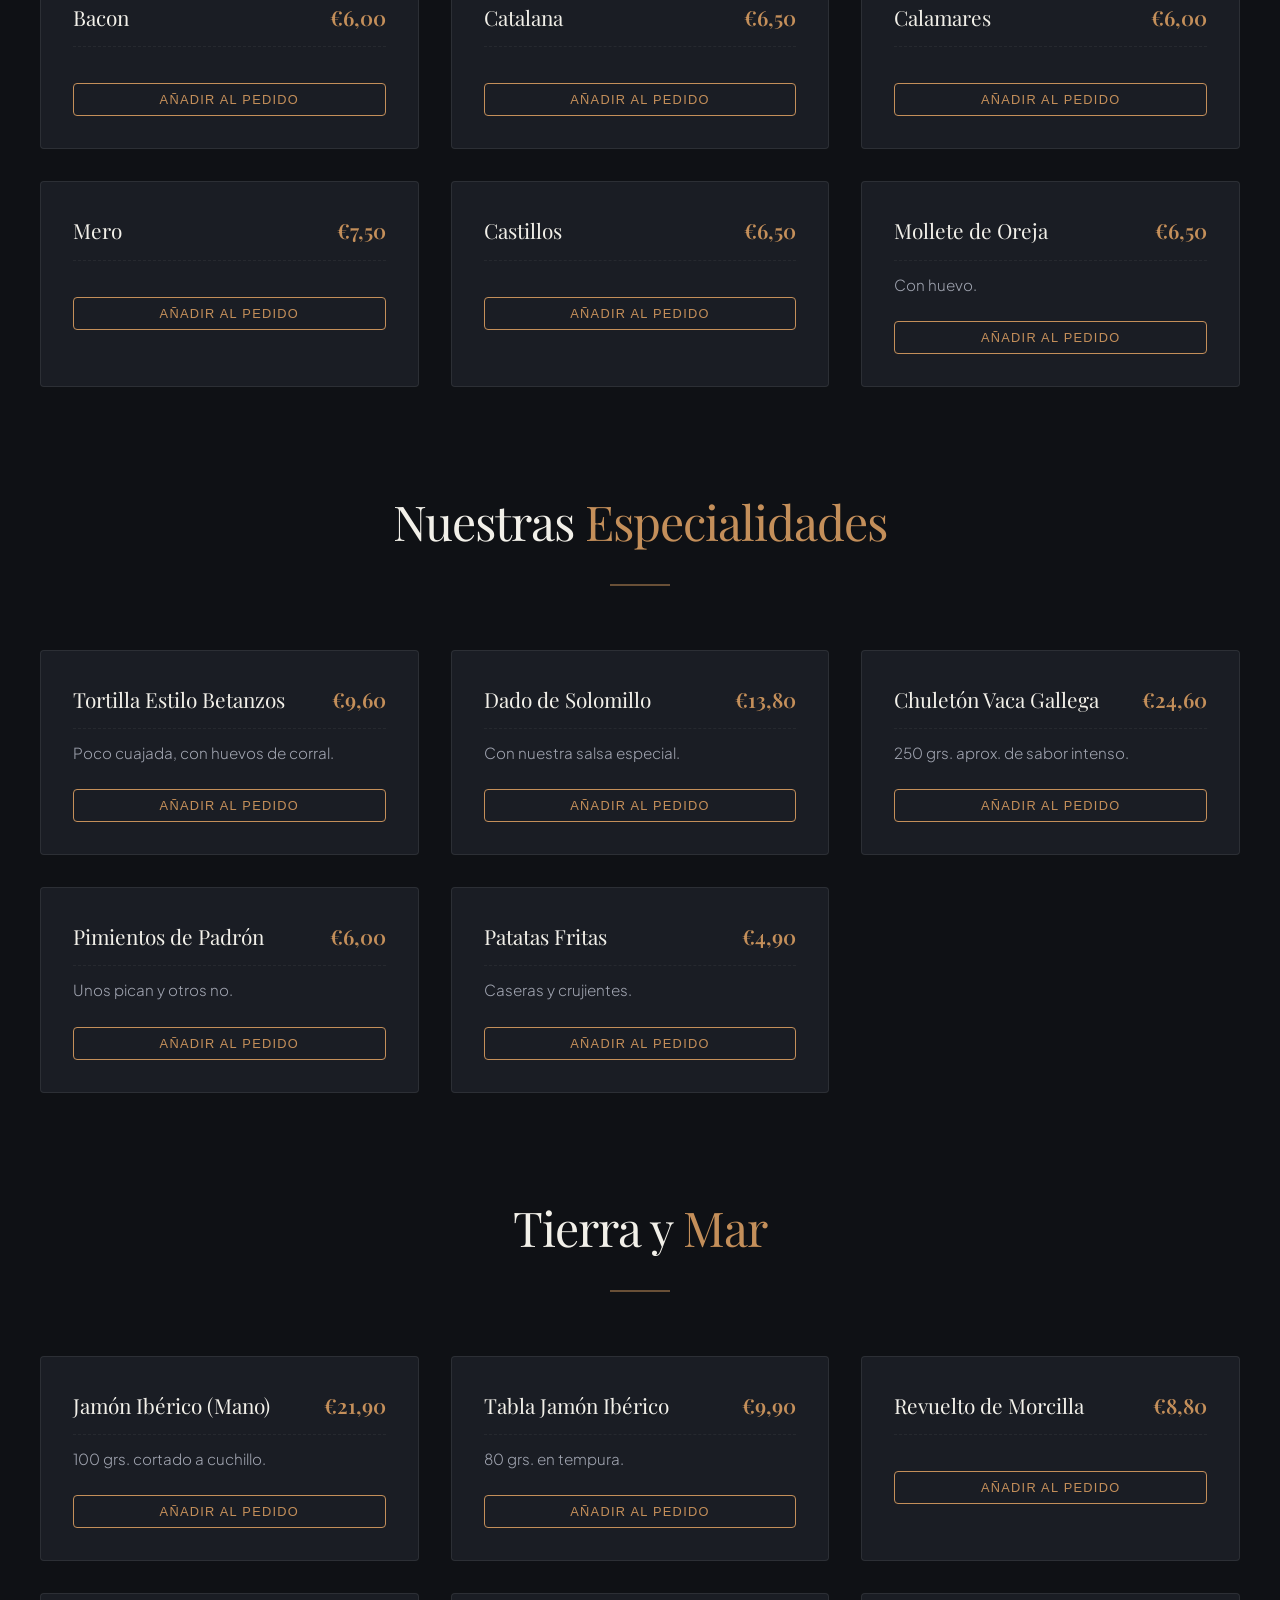
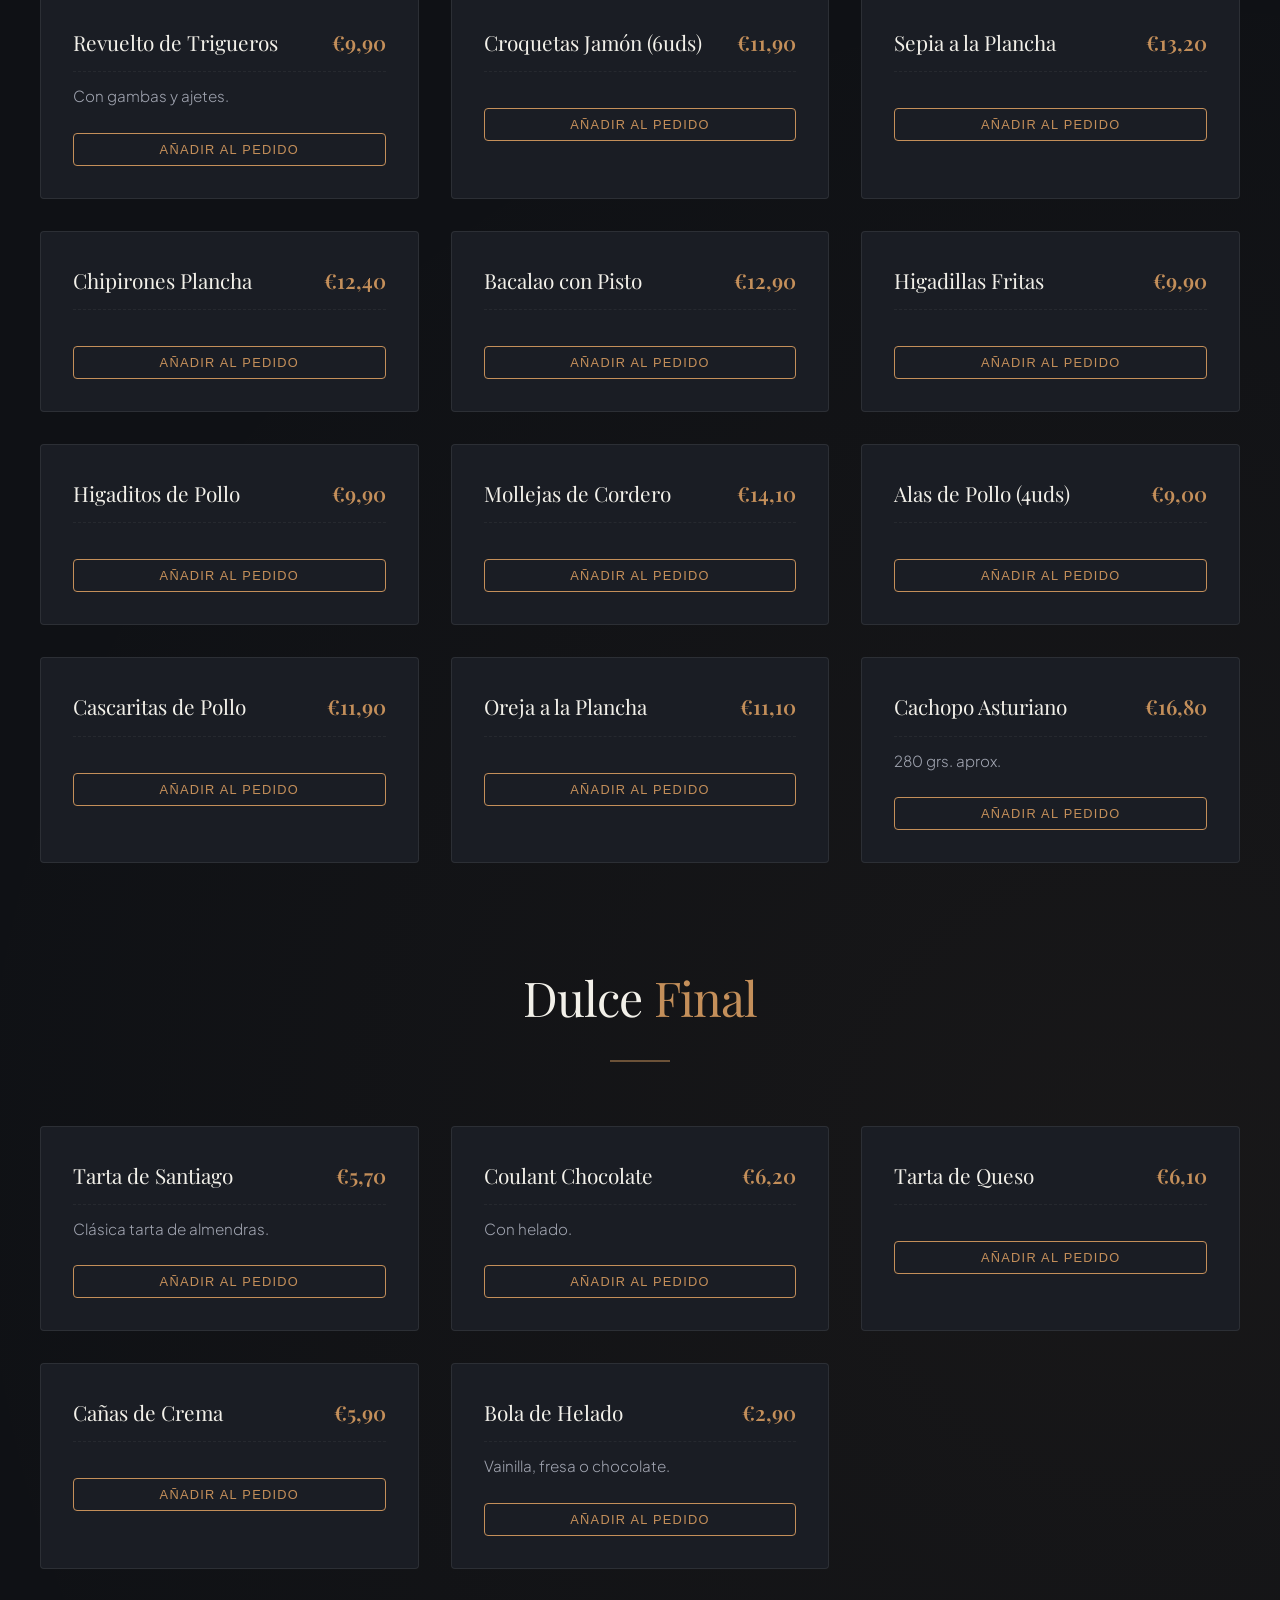
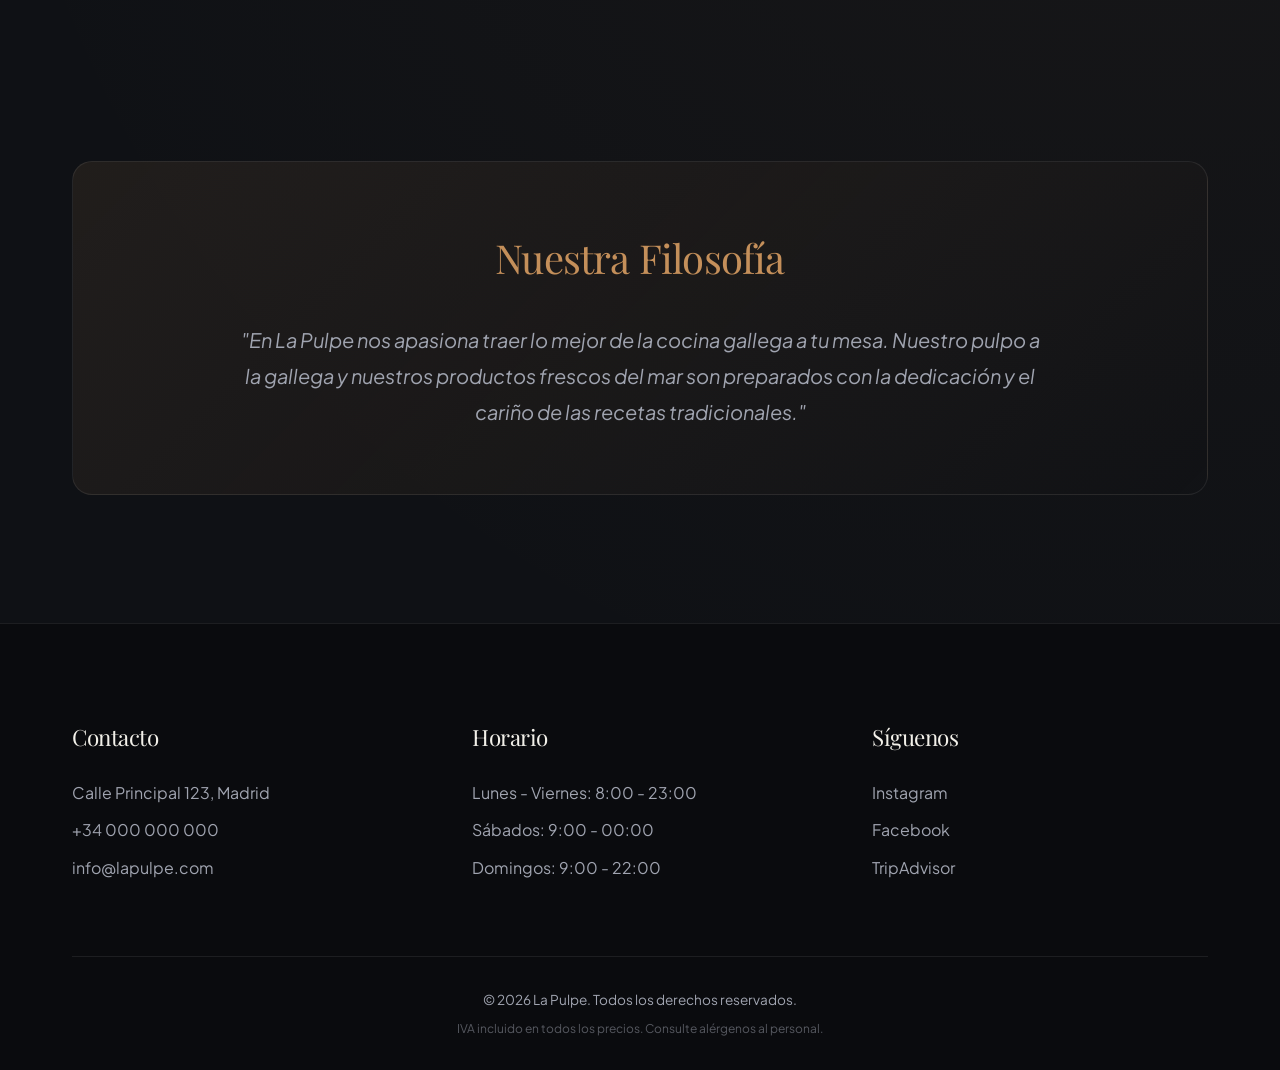
==== commit bbf7c837: "Implement shopping cart, WhatsApp integration, and UI updates" ====
--- a/index.html
+++ b/index.html
@@ -11,6 +11,8 @@
         href="https://fonts.googleapis.com/css2?family=Playfair+Display:ital,wght@0,400;0,600;0,700;1,400&family=Plus+Jakarta+Sans:wght@300;400;500;600&display=swap"
         rel="stylesheet">
     <link rel="stylesheet" href="styles.css">
+    <!-- Font Awesome for Icons -->
+    <link rel="stylesheet" href="https://cdnjs.cloudflare.com/ajax/libs/font-awesome/6.0.0/css/all.min.css">
 </head>
 
 <body>
@@ -82,6 +84,7 @@
                             Tradicional pulpo gallego servido con cachelos, pimentón de la Vera y aceite de oliva virgen
                             extra.</div>
                         <div class="item-price" style="font-size: 1.8rem;">€18,90</div>
+                        <button class="add-btn" onclick="addToCart(this)">Añadir al Pedido</button>
                     </div>
                 </div>
 
@@ -92,6 +95,7 @@
                         <span class="item-price">€2,70</span>
                     </div>
                     <p class="item-desc">Cachelos con aceite de oliva y pimentón.</p>
+                    <button class="add-btn" onclick="addToCart(this)">Añadir al Pedido</button>
                 </div>
 
                 <div class="menu-item"
@@ -101,6 +105,7 @@
                         <span class="item-price">€12,90</span>
                     </div>
                     <p class="item-desc">Tomate fresco, cebolla y ventresca de atún de alta calidad.</p>
+                    <button class="add-btn" onclick="addToCart(this)">Añadir al Pedido</button>
                 </div>
 
                 <div class="menu-item"
@@ -110,6 +115,7 @@
                         <span class="item-price">€16,20</span>
                     </div>
                     <p class="item-desc">Selección premium, 12/15 unidades.</p>
+                    <button class="add-btn" onclick="addToCart(this)">Añadir al Pedido</button>
                 </div>
 
                 <div class="menu-item"
@@ -119,6 +125,7 @@
                         <span class="item-price">€13,70</span>
                     </div>
                     <p class="item-desc">Ración media, cremosa e intensa.</p>
+                    <button class="add-btn" onclick="addToCart(this)">Añadir al Pedido</button>
                 </div>
 
                 <div class="menu-item"
@@ -128,6 +135,7 @@
                         <span class="item-price">€14,90</span>
                     </div>
                     <p class="item-desc">A la plancha con un toque de limón y perejil.</p>
+                    <button class="add-btn" onclick="addToCart(this)">Añadir al Pedido</button>
                 </div>
 
                 <div class="menu-item">
@@ -136,6 +144,7 @@
                         <span class="item-price">€15,30</span>
                     </div>
                     <p class="item-desc">Fritos a nuestra manera especial.</p>
+                    <button class="add-btn" onclick="addToCart(this)">Añadir al Pedido</button>
                 </div>
 
                 <div class="menu-item">
@@ -144,6 +153,7 @@
                         <span class="item-price">€21,80</span>
                     </div>
                     <p class="item-desc">Frescas, cocinadas en su salsa marinera.</p>
+                    <button class="add-btn" onclick="addToCart(this)">Añadir al Pedido</button>
                 </div>
             </div>
         </section>
@@ -161,30 +171,35 @@
                         <span class="item-name">Salchichas Frescas</span>
                         <span class="item-price">€6,00</span>
                     </div>
+                    <button class="add-btn" onclick="addToCart(this)">Añadir al Pedido</button>
                 </div>
                 <div class="menu-item">
                     <div class="item-header">
                         <span class="item-name">Magreta</span>
                         <span class="item-price">€6,00</span>
                     </div>
+                    <button class="add-btn" onclick="addToCart(this)">Añadir al Pedido</button>
                 </div>
                 <div class="menu-item">
                     <div class="item-header">
                         <span class="item-name">Lomo Fresco</span>
                         <span class="item-price">€6,00</span>
                     </div>
+                    <button class="add-btn" onclick="addToCart(this)">Añadir al Pedido</button>
                 </div>
                 <div class="menu-item">
                     <div class="item-header">
                         <span class="item-name">Bacon</span>
                         <span class="item-price">€6,00</span>
                     </div>
+                    <button class="add-btn" onclick="addToCart(this)">Añadir al Pedido</button>
                 </div>
                 <div class="menu-item">
                     <div class="item-header">
                         <span class="item-name">Catalana</span>
                         <span class="item-price">€6,50</span>
                     </div>
+                    <button class="add-btn" onclick="addToCart(this)">Añadir al Pedido</button>
                 </div>
                 <div class="menu-item"
                     data-image="https://images.unsplash.com/photo-1550507992-eb63ffee0847?ixlib=rb-1.2.1&auto=format&fit=crop&w=800&q=80">
@@ -192,18 +207,21 @@
                         <span class="item-name">Calamares</span>
                         <span class="item-price">€6,00</span>
                     </div>
+                    <button class="add-btn" onclick="addToCart(this)">Añadir al Pedido</button>
                 </div>
                 <div class="menu-item">
                     <div class="item-header">
                         <span class="item-name">Mero</span>
                         <span class="item-price">€7,50</span>
                     </div>
+                    <button class="add-btn" onclick="addToCart(this)">Añadir al Pedido</button>
                 </div>
                 <div class="menu-item">
                     <div class="item-header">
                         <span class="item-name">Castillos</span>
                         <span class="item-price">€6,50</span>
                     </div>
+                    <button class="add-btn" onclick="addToCart(this)">Añadir al Pedido</button>
                 </div>
                 <div class="menu-item">
                     <div class="item-header">
@@ -211,6 +229,7 @@
                         <span class="item-price">€6,50</span>
                     </div>
                     <p class="item-desc">Con huevo.</p>
+                    <button class="add-btn" onclick="addToCart(this)">Añadir al Pedido</button>
                 </div>
             </div>
         </section>
@@ -230,6 +249,7 @@
                         <span class="item-price">€9,60</span>
                     </div>
                     <p class="item-desc">Poco cuajada, con huevos de corral.</p>
+                    <button class="add-btn" onclick="addToCart(this)">Añadir al Pedido</button>
                 </div>
                 <div class="menu-item">
                     <div class="item-header">
@@ -237,6 +257,7 @@
                         <span class="item-price">€13,80</span>
                     </div>
                     <p class="item-desc">Con nuestra salsa especial.</p>
+                    <button class="add-btn" onclick="addToCart(this)">Añadir al Pedido</button>
                 </div>
                 <div class="menu-item">
                     <div class="item-header">
@@ -244,6 +265,7 @@
                         <span class="item-price">€24,60</span>
                     </div>
                     <p class="item-desc">250 grs. aprox. de sabor intenso.</p>
+                    <button class="add-btn" onclick="addToCart(this)">Añadir al Pedido</button>
                 </div>
                 <div class="menu-item">
                     <div class="item-header">
@@ -251,6 +273,7 @@
                         <span class="item-price">€6,00</span>
                     </div>
                     <p class="item-desc">Unos pican y otros no.</p>
+                    <button class="add-btn" onclick="addToCart(this)">Añadir al Pedido</button>
                 </div>
                 <div class="menu-item">
                     <div class="item-header">
@@ -258,6 +281,7 @@
                         <span class="item-price">€4,90</span>
                     </div>
                     <p class="item-desc">Caseras y crujientes.</p>
+                    <button class="add-btn" onclick="addToCart(this)">Añadir al Pedido</button>
                 </div>
             </div>
         </section>
@@ -276,6 +300,7 @@
                         <span class="item-price">€21,90</span>
                     </div>
                     <p class="item-desc">100 grs. cortado a cuchillo.</p>
+                    <button class="add-btn" onclick="addToCart(this)">Añadir al Pedido</button>
                 </div>
                 <div class="menu-item">
                     <div class="item-header">
@@ -283,12 +308,14 @@
                         <span class="item-price">€9,90</span>
                     </div>
                     <p class="item-desc">80 grs. en tempura.</p>
+                    <button class="add-btn" onclick="addToCart(this)">Añadir al Pedido</button>
                 </div>
                 <div class="menu-item">
                     <div class="item-header">
                         <span class="item-name">Revuelto de Morcilla</span>
                         <span class="item-price">€8,80</span>
                     </div>
+                    <button class="add-btn" onclick="addToCart(this)">Añadir al Pedido</button>
                 </div>
                 <div class="menu-item">
                     <div class="item-header">
@@ -296,66 +323,77 @@
                         <span class="item-price">€9,90</span>
                     </div>
                     <p class="item-desc">Con gambas y ajetes.</p>
+                    <button class="add-btn" onclick="addToCart(this)">Añadir al Pedido</button>
                 </div>
                 <div class="menu-item">
                     <div class="item-header">
                         <span class="item-name">Croquetas Jamón (6uds)</span>
                         <span class="item-price">€11,90</span>
                     </div>
+                    <button class="add-btn" onclick="addToCart(this)">Añadir al Pedido</button>
                 </div>
                 <div class="menu-item">
                     <div class="item-header">
                         <span class="item-name">Sepia a la Plancha</span>
                         <span class="item-price">€13,20</span>
                     </div>
+                    <button class="add-btn" onclick="addToCart(this)">Añadir al Pedido</button>
                 </div>
                 <div class="menu-item">
                     <div class="item-header">
                         <span class="item-name">Chipirones Plancha</span>
                         <span class="item-price">€12,40</span>
                     </div>
+                    <button class="add-btn" onclick="addToCart(this)">Añadir al Pedido</button>
                 </div>
                 <div class="menu-item">
                     <div class="item-header">
                         <span class="item-name">Bacalao con Pisto</span>
                         <span class="item-price">€12,90</span>
                     </div>
+                    <button class="add-btn" onclick="addToCart(this)">Añadir al Pedido</button>
                 </div>
                 <div class="menu-item">
                     <div class="item-header">
                         <span class="item-name">Higadillas Fritas</span>
                         <span class="item-price">€9,90</span>
                     </div>
+                    <button class="add-btn" onclick="addToCart(this)">Añadir al Pedido</button>
                 </div>
                 <div class="menu-item">
                     <div class="item-header">
                         <span class="item-name">Higaditos de Pollo</span>
                         <span class="item-price">€9,90</span>
                     </div>
+                    <button class="add-btn" onclick="addToCart(this)">Añadir al Pedido</button>
                 </div>
                 <div class="menu-item">
                     <div class="item-header">
                         <span class="item-name">Mollejas de Cordero</span>
                         <span class="item-price">€14,10</span>
                     </div>
+                    <button class="add-btn" onclick="addToCart(this)">Añadir al Pedido</button>
                 </div>
                 <div class="menu-item">
                     <div class="item-header">
                         <span class="item-name">Alas de Pollo (4uds)</span>
                         <span class="item-price">€9,00</span>
                     </div>
+                    <button class="add-btn" onclick="addToCart(this)">Añadir al Pedido</button>
                 </div>
                 <div class="menu-item">
                     <div class="item-header">
                         <span class="item-name">Cascaritas de Pollo</span>
                         <span class="item-price">€11,90</span>
                     </div>
+                    <button class="add-btn" onclick="addToCart(this)">Añadir al Pedido</button>
                 </div>
                 <div class="menu-item">
                     <div class="item-header">
                         <span class="item-name">Oreja a la Plancha</span>
                         <span class="item-price">€11,10</span>
                     </div>
+                    <button class="add-btn" onclick="addToCart(this)">Añadir al Pedido</button>
                 </div>
                 <div class="menu-item"
                     data-image="https://images.unsplash.com/photo-1625944230945-1744a469228b?ixlib=rb-1.2.1&auto=format&fit=crop&w=800&q=80">
@@ -364,6 +402,7 @@
                         <span class="item-price">€16,80</span>
                     </div>
                     <p class="item-desc">280 grs. aprox.</p>
+                    <button class="add-btn" onclick="addToCart(this)">Añadir al Pedido</button>
                 </div>
             </div>
         </section>
@@ -382,6 +421,7 @@
                         <span class="item-price">€5,70</span>
                     </div>
                     <p class="item-desc">Clásica tarta de almendras.</p>
+                    <button class="add-btn" onclick="addToCart(this)">Añadir al Pedido</button>
                 </div>
                 <div class="menu-item">
                     <div class="item-header">
@@ -389,18 +429,21 @@
                         <span class="item-price">€6,20</span>
                     </div>
                     <p class="item-desc">Con helado.</p>
+                    <button class="add-btn" onclick="addToCart(this)">Añadir al Pedido</button>
                 </div>
                 <div class="menu-item">
                     <div class="item-header">
                         <span class="item-name">Tarta de Queso</span>
                         <span class="item-price">€6,10</span>
                     </div>
+                    <button class="add-btn" onclick="addToCart(this)">Añadir al Pedido</button>
                 </div>
                 <div class="menu-item">
                     <div class="item-header">
                         <span class="item-name">Cañas de Crema</span>
                         <span class="item-price">€5,90</span>
                     </div>
+                    <button class="add-btn" onclick="addToCart(this)">Añadir al Pedido</button>
                 </div>
                 <div class="menu-item">
                     <div class="item-header">
@@ -408,6 +451,7 @@
                         <span class="item-price">€2,90</span>
                     </div>
                     <p class="item-desc">Vainilla, fresa o chocolate.</p>
+                    <button class="add-btn" onclick="addToCart(this)">Añadir al Pedido</button>
                 </div>
             </div>
         </section>
@@ -467,6 +511,46 @@
         <div class="modal-caption"></div>
     </div>
 
+    <!-- CART ELEMENTS -->
+    <button class="cart-float-btn" id="cartFloatBtn">
+        <i class="fas fa-shopping-cart"></i>
+        <span>€0.00</span>
+    </button>
+
+    <div class="cart-overlay" id="cartOverlay"></div>
+
+    <div class="cart-sidebar" id="cartSidebar">
+        <div class="cart-header">
+            <h3>Tu Pedido</h3>
+            <button class="close-cart" id="closeCartBtn">&times;</button>
+        </div>
+        <div class="cart-items" id="cartItems">
+            <!-- Items added via JS -->
+            <p style="text-align: center; color: var(--color-text-secondary); margin-top: 2rem;">Tu cesta está vacía</p>
+        </div>
+        <div class="cart-footer">
+            <div class="cart-total">
+                <span>Total:</span>
+                <span id="cartTotalDisplay">€0.00</span>
+            </div>
+            
+            <div class="delivery-form">
+                <div class="form-group">
+                    <label for="customerName">Nombre Completo</label>
+                    <input type="text" id="customerName" class="form-input" placeholder="Tu nombre...">
+                </div>
+                <div class="form-group">
+                    <label for="customerAddress">Dirección de Entrega</label>
+                    <input type="text" id="customerAddress" class="form-input" placeholder="Calle, número, piso...">
+                </div>
+            </div>
+
+            <button class="checkout-btn" onclick="checkoutWhatsApp()">
+                <i class="fab fa-whatsapp"></i> Realizar Pedido
+            </button>
+        </div>
+    </div>
+
     <script src="script.js"></script>
 </body>
 
--- a/styles.css
+++ b/styles.css
@@ -439,6 +439,221 @@
     grid-template-columns: repeat(auto-fill, minmax(280px, 1fr));
 }
 
+/* --- CART & BUTTONS --- */
+
+.add-btn {
+    margin-top: auto;
+    padding: 0.5rem 0;
+    width: 100%;
+    margin-top: 1.5rem;
+    background: transparent;
+    border: 1px solid var(--color-accent);
+    color: var(--color-accent);
+    text-transform: uppercase;
+    font-size: 0.8rem;
+    letter-spacing: 0.1em;
+    cursor: pointer;
+    transition: all 0.3s ease;
+    border-radius: 4px;
+}
+
+.add-btn:hover {
+    background: var(--color-accent);
+    color: white;
+}
+
+.cart-float-btn {
+    position: fixed;
+    bottom: 2rem;
+    right: 2rem;
+    background: var(--color-accent);
+    color: white;
+    padding: 1rem 1.5rem;
+    border-radius: 50px;
+    box-shadow: 0 10px 30px rgba(0, 0, 0, 0.4);
+    z-index: 100;
+    font-family: var(--font-display);
+    font-weight: bold;
+    cursor: pointer;
+    transition: transform 0.3s ease;
+    display: flex;
+    align-items: center;
+    gap: 0.5rem;
+    border: none;
+}
+
+.cart-float-btn:hover {
+    transform: scale(1.05);
+}
+
+.cart-sidebar {
+    position: fixed;
+    top: 0;
+    right: 0;
+    width: 400px;
+    max-width: 90%;
+    height: 100vh;
+    background: var(--color-surface);
+    z-index: 2001;
+    border-left: 1px solid var(--color-border);
+    transform: translateX(100%);
+    transition: transform 0.3s cubic-bezier(0.16, 1, 0.3, 1);
+    display: flex;
+    flex-direction: column;
+}
+
+.cart-sidebar.open {
+    transform: translateX(0);
+}
+
+.cart-header {
+    padding: 1.5rem;
+    border-bottom: 1px solid var(--color-border);
+    display: flex;
+    justify-content: space-between;
+    align-items: center;
+}
+
+.cart-header h3 {
+    color: var(--color-text-primary);
+    font-family: var(--font-display);
+}
+
+.close-cart {
+    background: none;
+    border: none;
+    color: var(--color-text-secondary);
+    font-size: 1.5rem;
+    cursor: pointer;
+}
+
+.cart-items {
+    flex: 1;
+    overflow-y: auto;
+    padding: 1.5rem;
+}
+
+.cart-item {
+    display: flex;
+    justify-content: space-between;
+    align-items: center;
+    margin-bottom: 1rem;
+    padding-bottom: 1rem;
+    border-bottom: 1px dashed var(--color-border);
+}
+
+.cart-item-info {
+    flex: 1;
+}
+
+.cart-item-title {
+    color: var(--color-text-primary);
+    display: block;
+    margin-bottom: 0.25rem;
+}
+
+.cart-item-price {
+    color: var(--color-accent);
+    font-size: 0.9rem;
+}
+
+.cart-item-actions {
+    display: flex;
+    align-items: center;
+    gap: 0.5rem;
+}
+
+.cart-qty-btn {
+    background: rgba(255, 255, 255, 0.05);
+    border: none;
+    color: var(--color-text-primary);
+    width: 24px;
+    height: 24px;
+    border-radius: 4px;
+    cursor: pointer;
+}
+
+.cart-footer {
+    padding: 1.5rem;
+    border-top: 1px solid var(--color-border);
+    background: rgba(0, 0, 0, 0.2);
+}
+
+.cart-total {
+    display: flex;
+    justify-content: space-between;
+    margin-bottom: 1.5rem;
+    font-size: 1.25rem;
+    color: var(--color-text-primary);
+    font-family: var(--font-display);
+}
+
+.delivery-form {
+    margin-bottom: 1.5rem;
+}
+
+.form-group {
+    margin-bottom: 1rem;
+}
+
+.form-group label {
+    display: block;
+    color: var(--color-text-secondary);
+    font-size: 0.85rem;
+    margin-bottom: 0.5rem;
+}
+
+.form-input {
+    width: 100%;
+    background: rgba(255, 255, 255, 0.05);
+    border: 1px solid var(--color-border);
+    padding: 0.75rem;
+    color: var(--color-text-primary);
+    border-radius: 4px;
+}
+
+.checkout-btn {
+    width: 100%;
+    background: #25D366;
+    /* WhatsApp Green */
+    color: white;
+    border: none;
+    padding: 1rem;
+    border-radius: 4px;
+    font-weight: bold;
+    cursor: pointer;
+    text-transform: uppercase;
+    letter-spacing: 0.05em;
+    display: flex;
+    justify-content: center;
+    align-items: center;
+    gap: 0.5rem;
+    transition: background 0.3s;
+}
+
+.checkout-btn:hover {
+    background: #1faf53;
+}
+
+.cart-overlay {
+    position: fixed;
+    top: 0;
+    left: 0;
+    width: 100%;
+    height: 100%;
+    background: rgba(0, 0, 0, 0.5);
+    z-index: 2000;
+    opacity: 0;
+    visibility: hidden;
+    transition: opacity 0.3s ease;
+}
+
+.cart-overlay.open {
+    opacity: 1;
+    visibility: visible;
+}
+
+
 /* --- FOOTER --- */
 .footer {
     background: #0a0b0e;
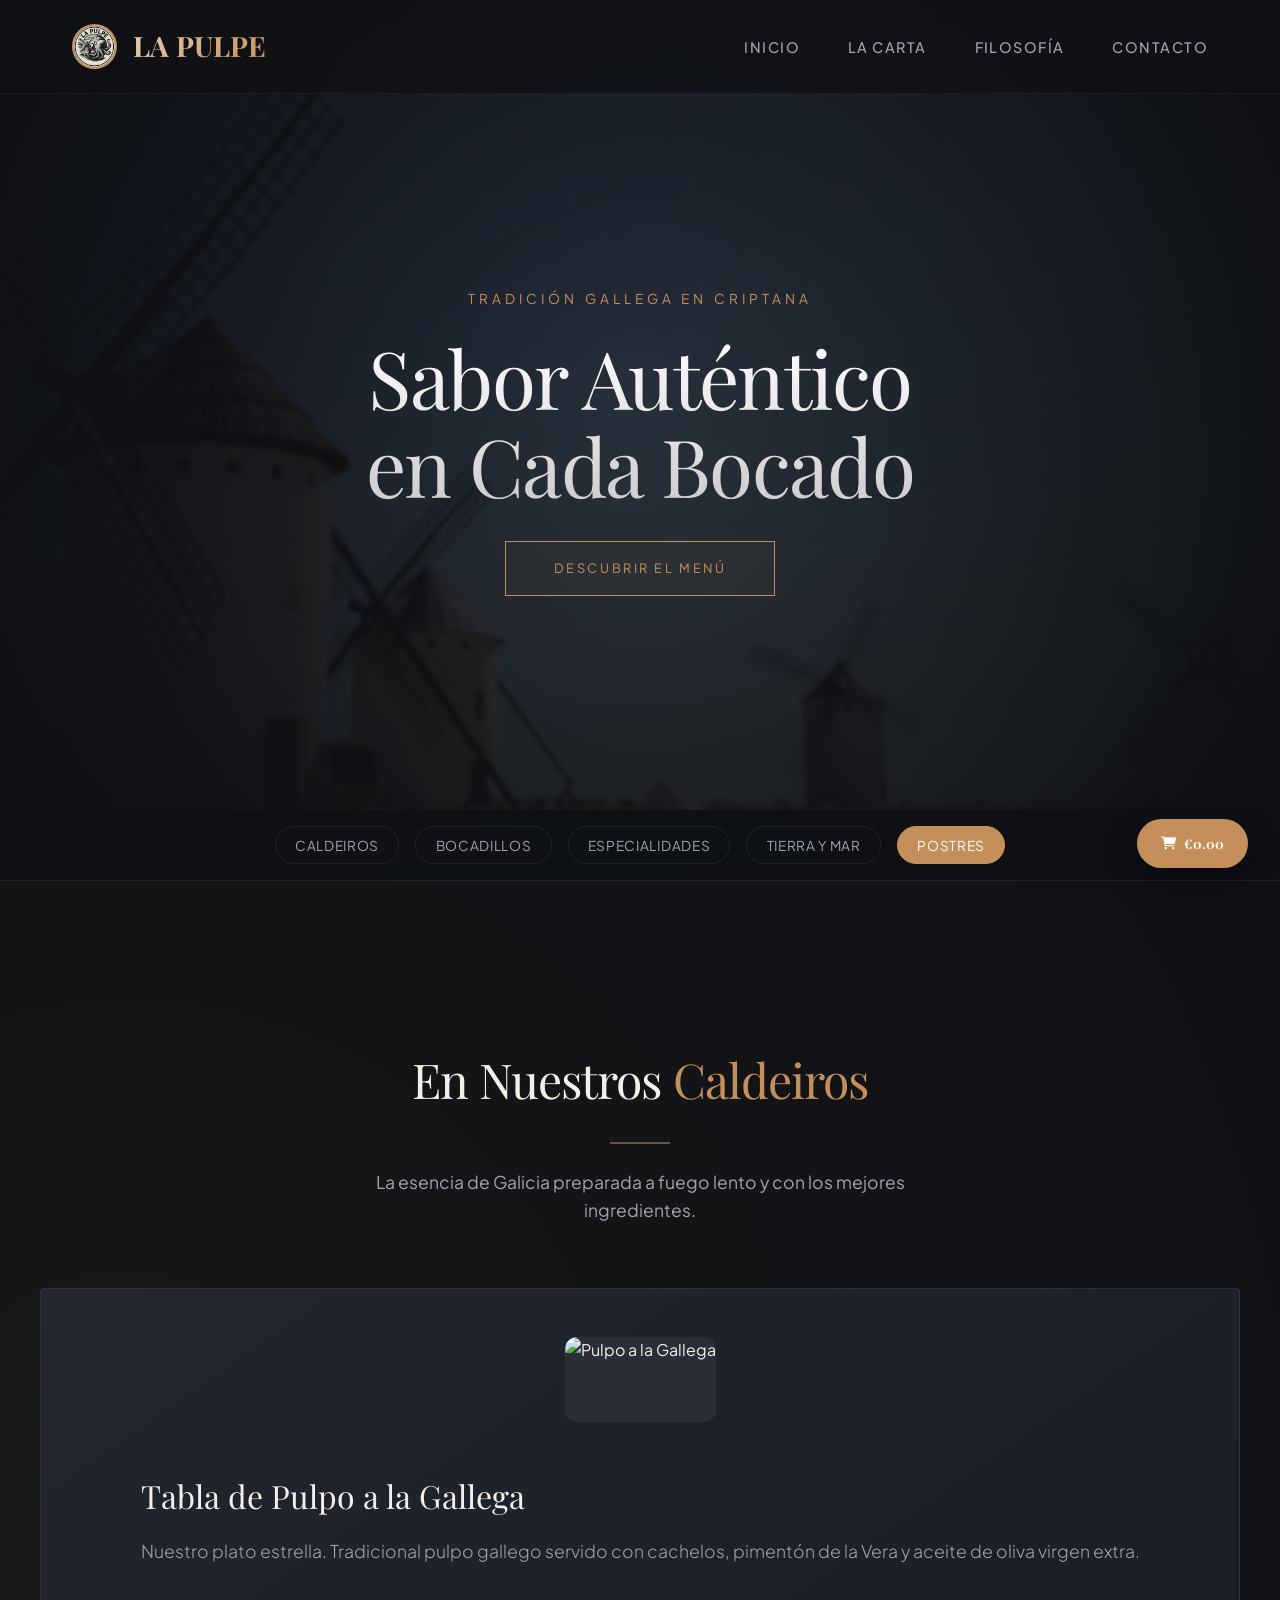
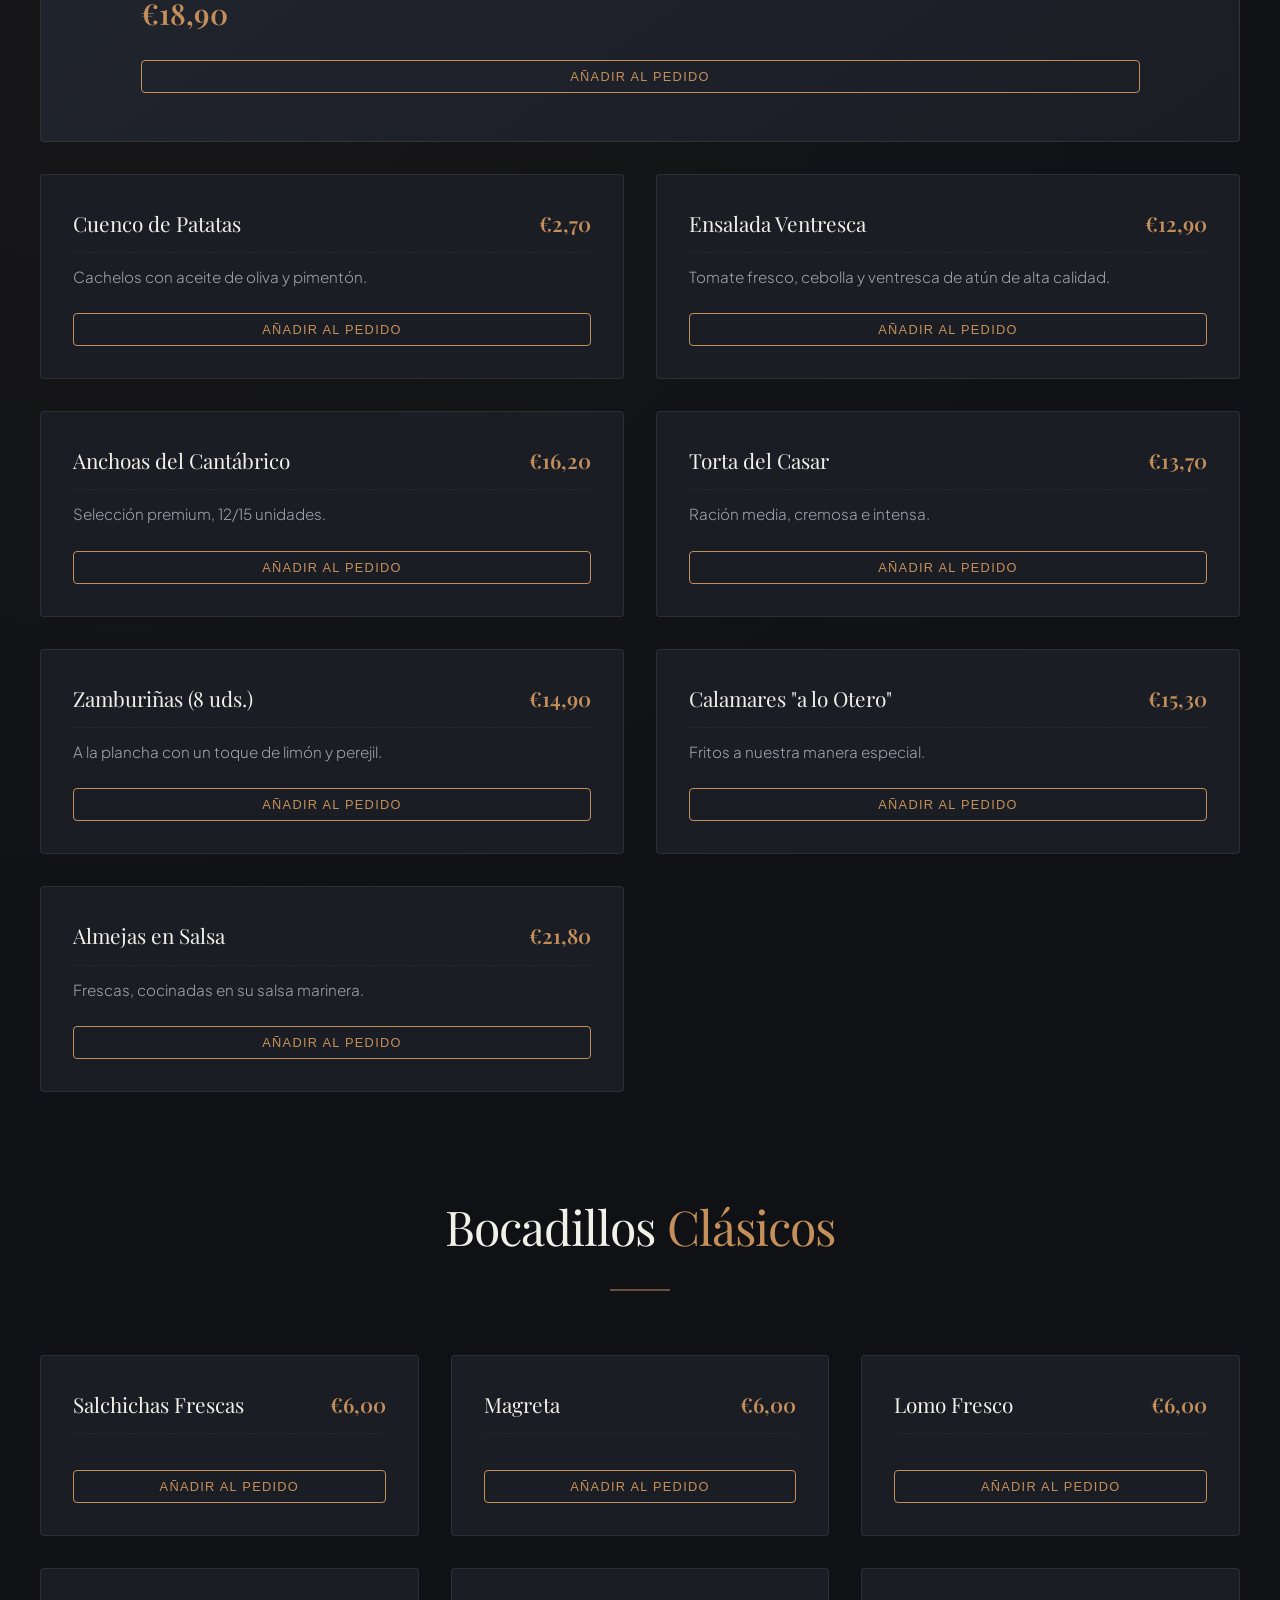
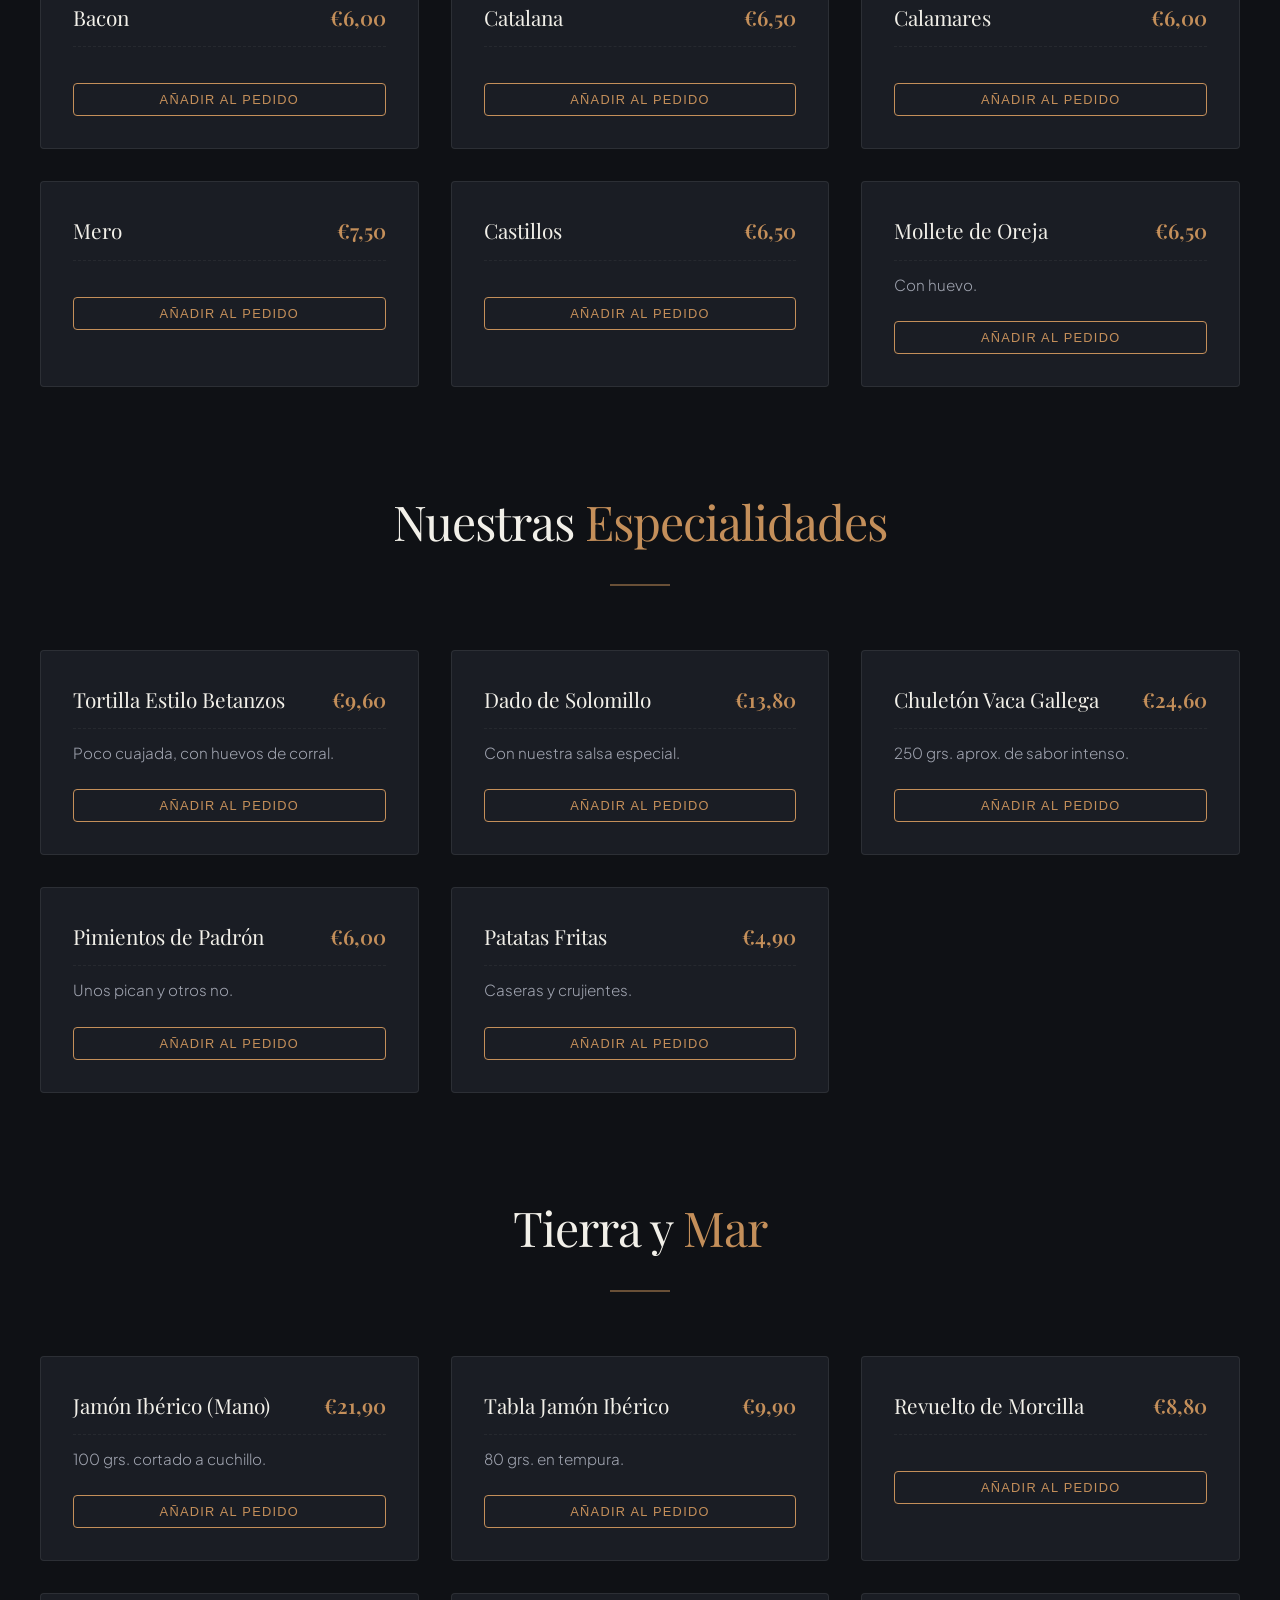
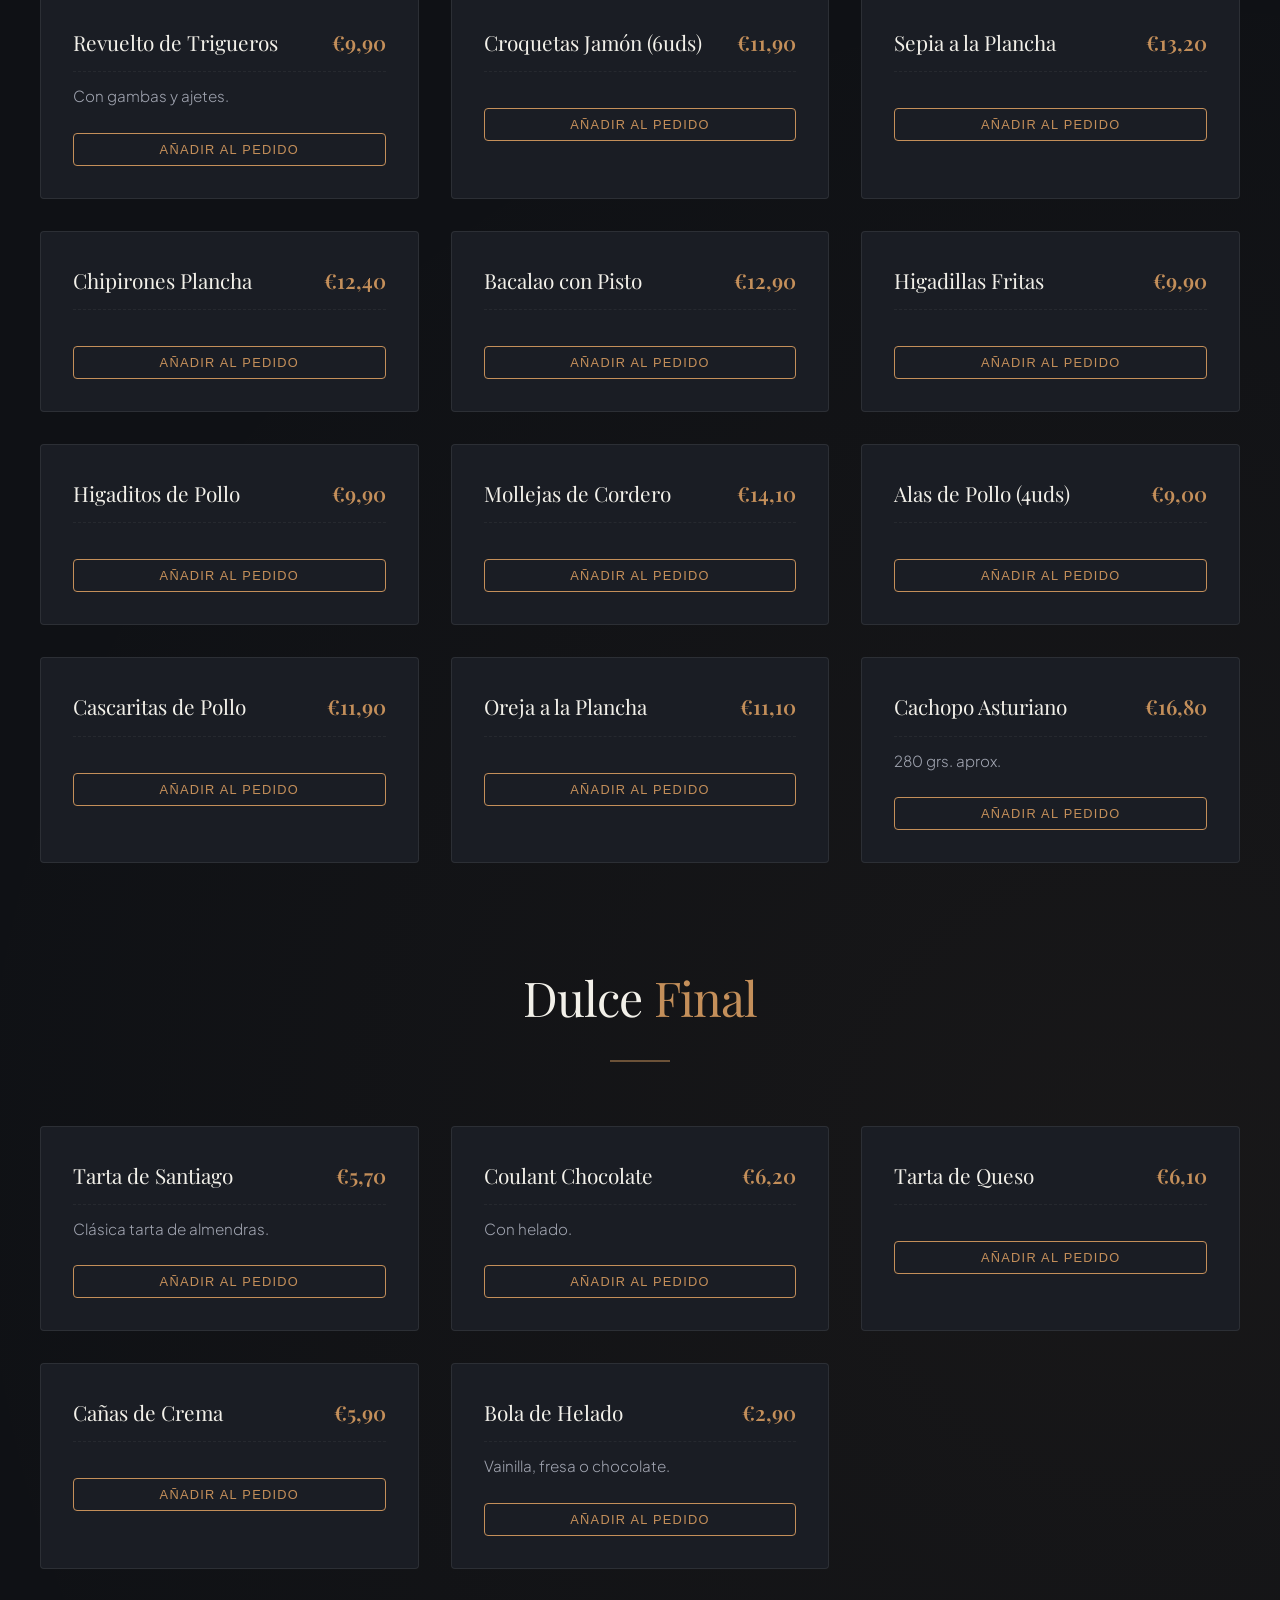
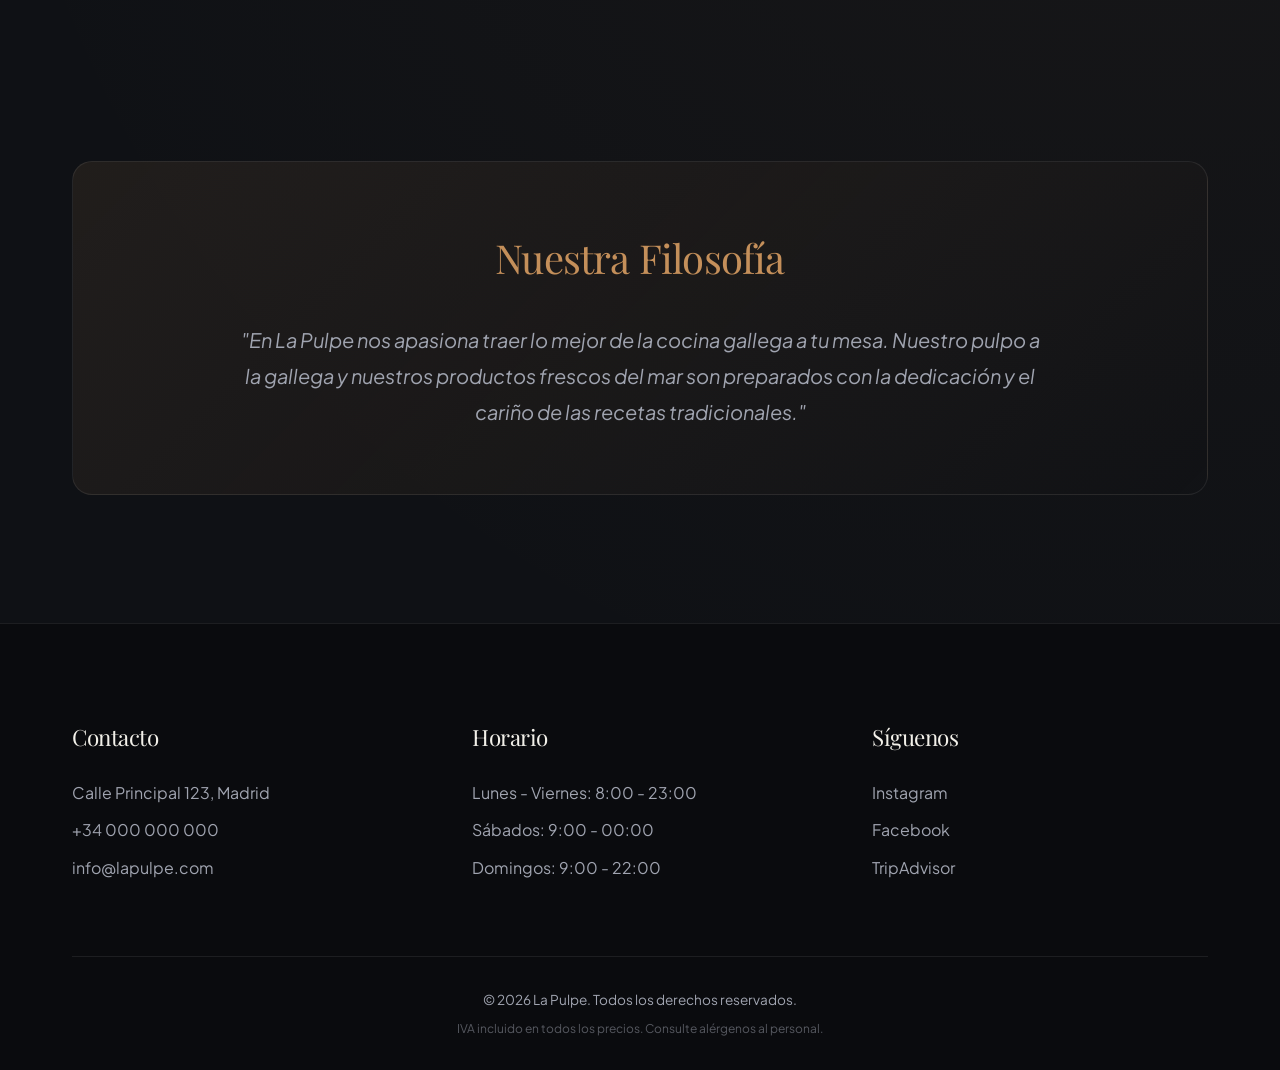
==== commit 4600e08e: "Añadir logotipo y cambiar fondo de inicio" ====
--- a/index.html
+++ b/index.html
@@ -20,6 +20,7 @@
     <header class="header">
         <div class="container nav-container">
             <a href="#" class="brand">
+                <img src="img/logotipo.jpg" alt="Logotipo" class="brand-logo">
                 <span>LA PULPE</span>
             </a>
 
@@ -533,7 +534,7 @@
                 <span>Total:</span>
                 <span id="cartTotalDisplay">€0.00</span>
             </div>
-            
+
             <div class="delivery-form">
                 <div class="form-group">
                     <label for="customerName">Nombre Completo</label>
--- a/styles.css
+++ b/styles.css
@@ -97,7 +97,17 @@
 .brand span {
     background: linear-gradient(135deg, #e8d0b3 0%, #c48f5a 100%);
     -webkit-background-clip: text;
+    -webkit-background-clip: text;
     -webkit-text-fill-color: transparent;
+}
+
+.brand-logo {
+    height: 45px;
+    width: 45px;
+    /* Enforce square for perfect circle */
+    border-radius: 50%;
+    object-fit: cover;
+    border: 2px solid var(--color-accent);
 }
 
 .nav-menu {
@@ -193,7 +203,7 @@
     background-color: #1a1d24;
     background-image:
         linear-gradient(rgba(0, 0, 0, 0.5), rgba(0, 0, 0, 0.5)),
-        url('https://images.unsplash.com/photo-1559339352-11d035aa65de?ixlib=rb-1.2.1&auto=format&fit=crop&w=1950&q=80');
+        url('img/fondo_inicio.webp');
     /* Generic food background if local image fails */
     background-size: cover;
     background-position: center;
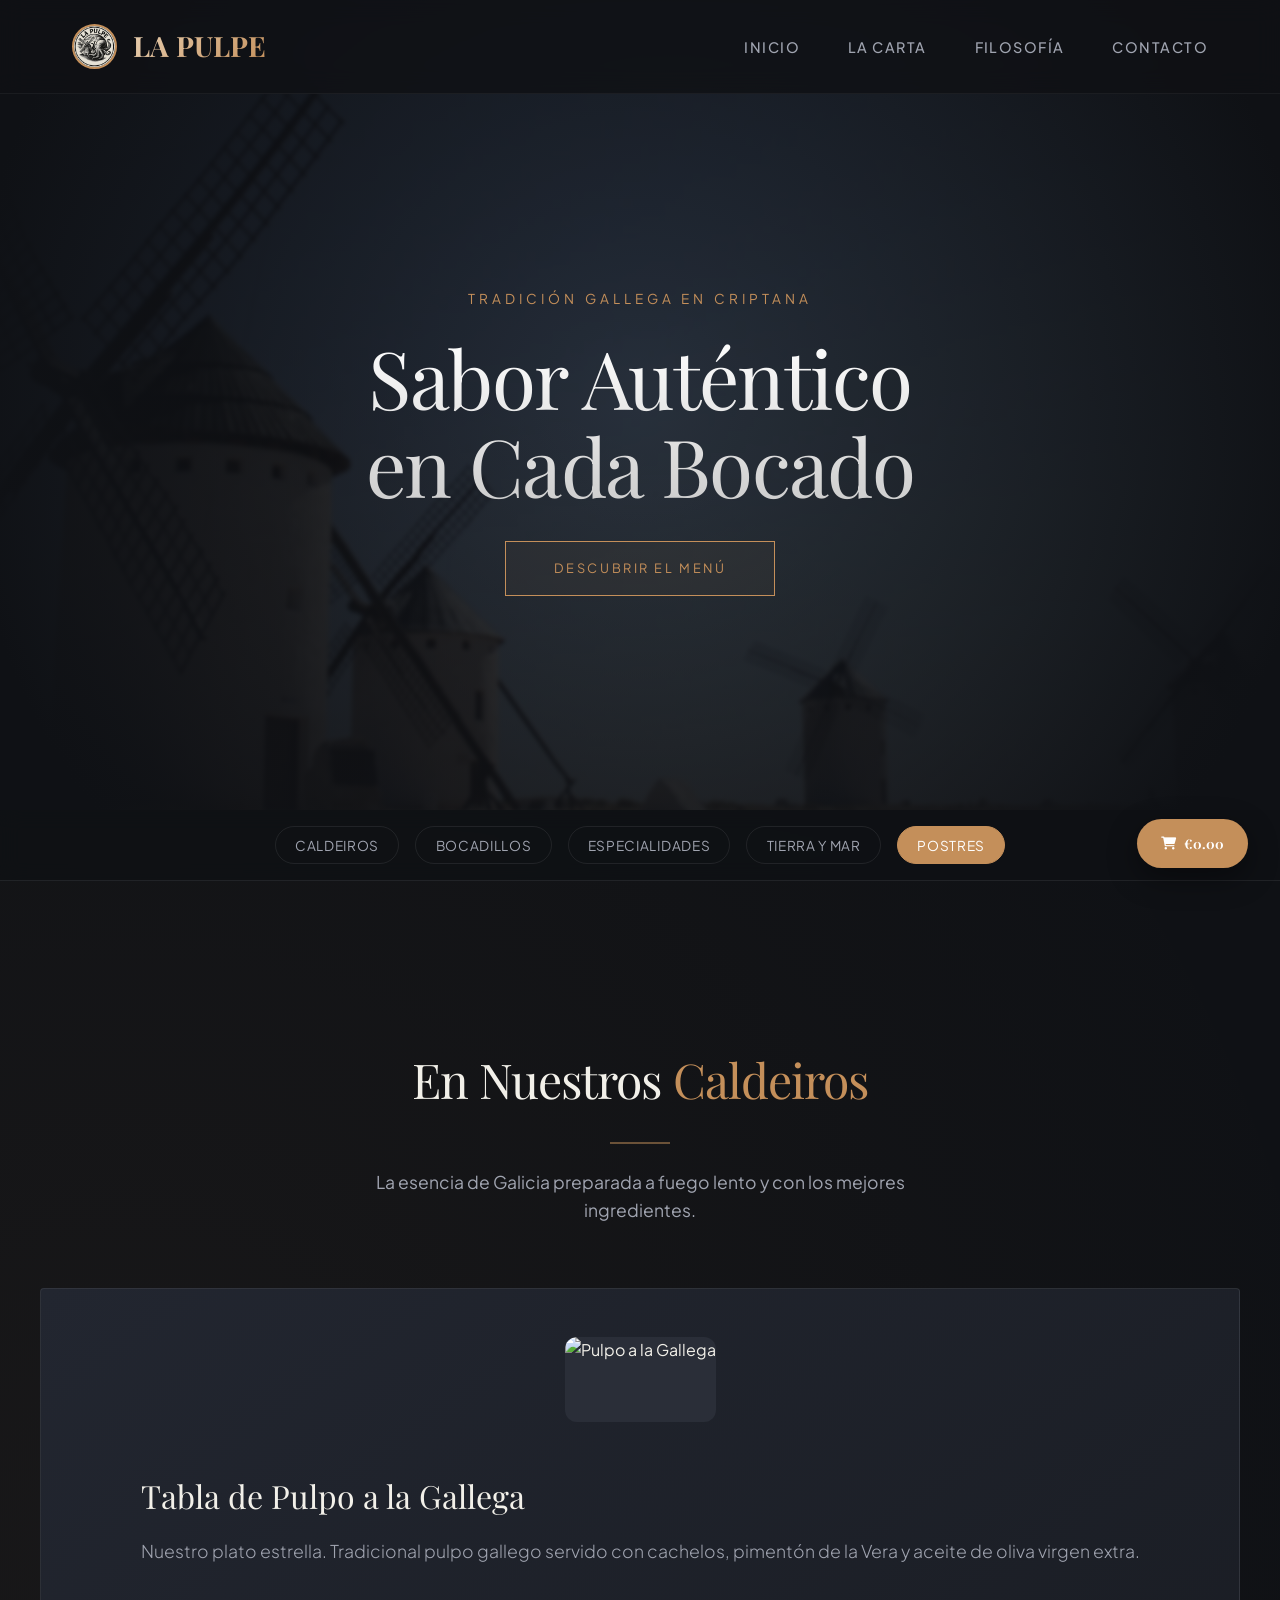
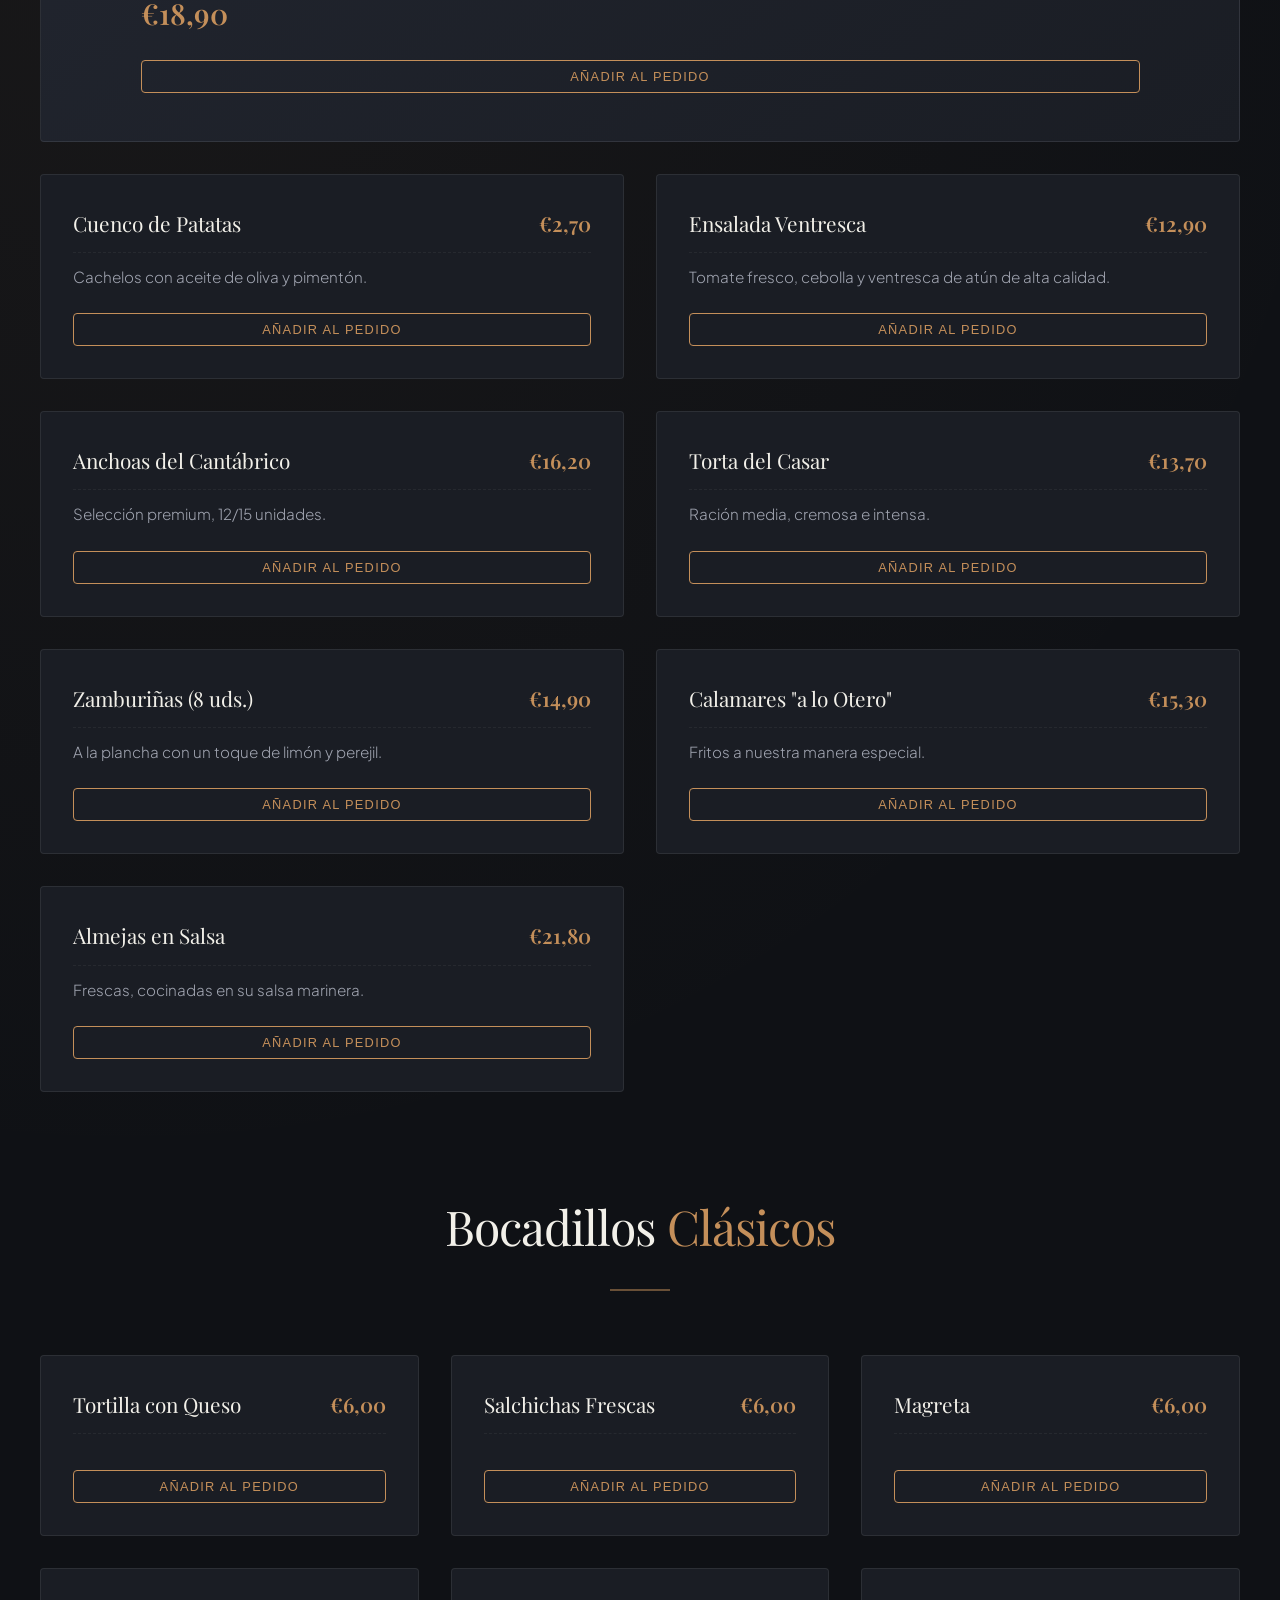
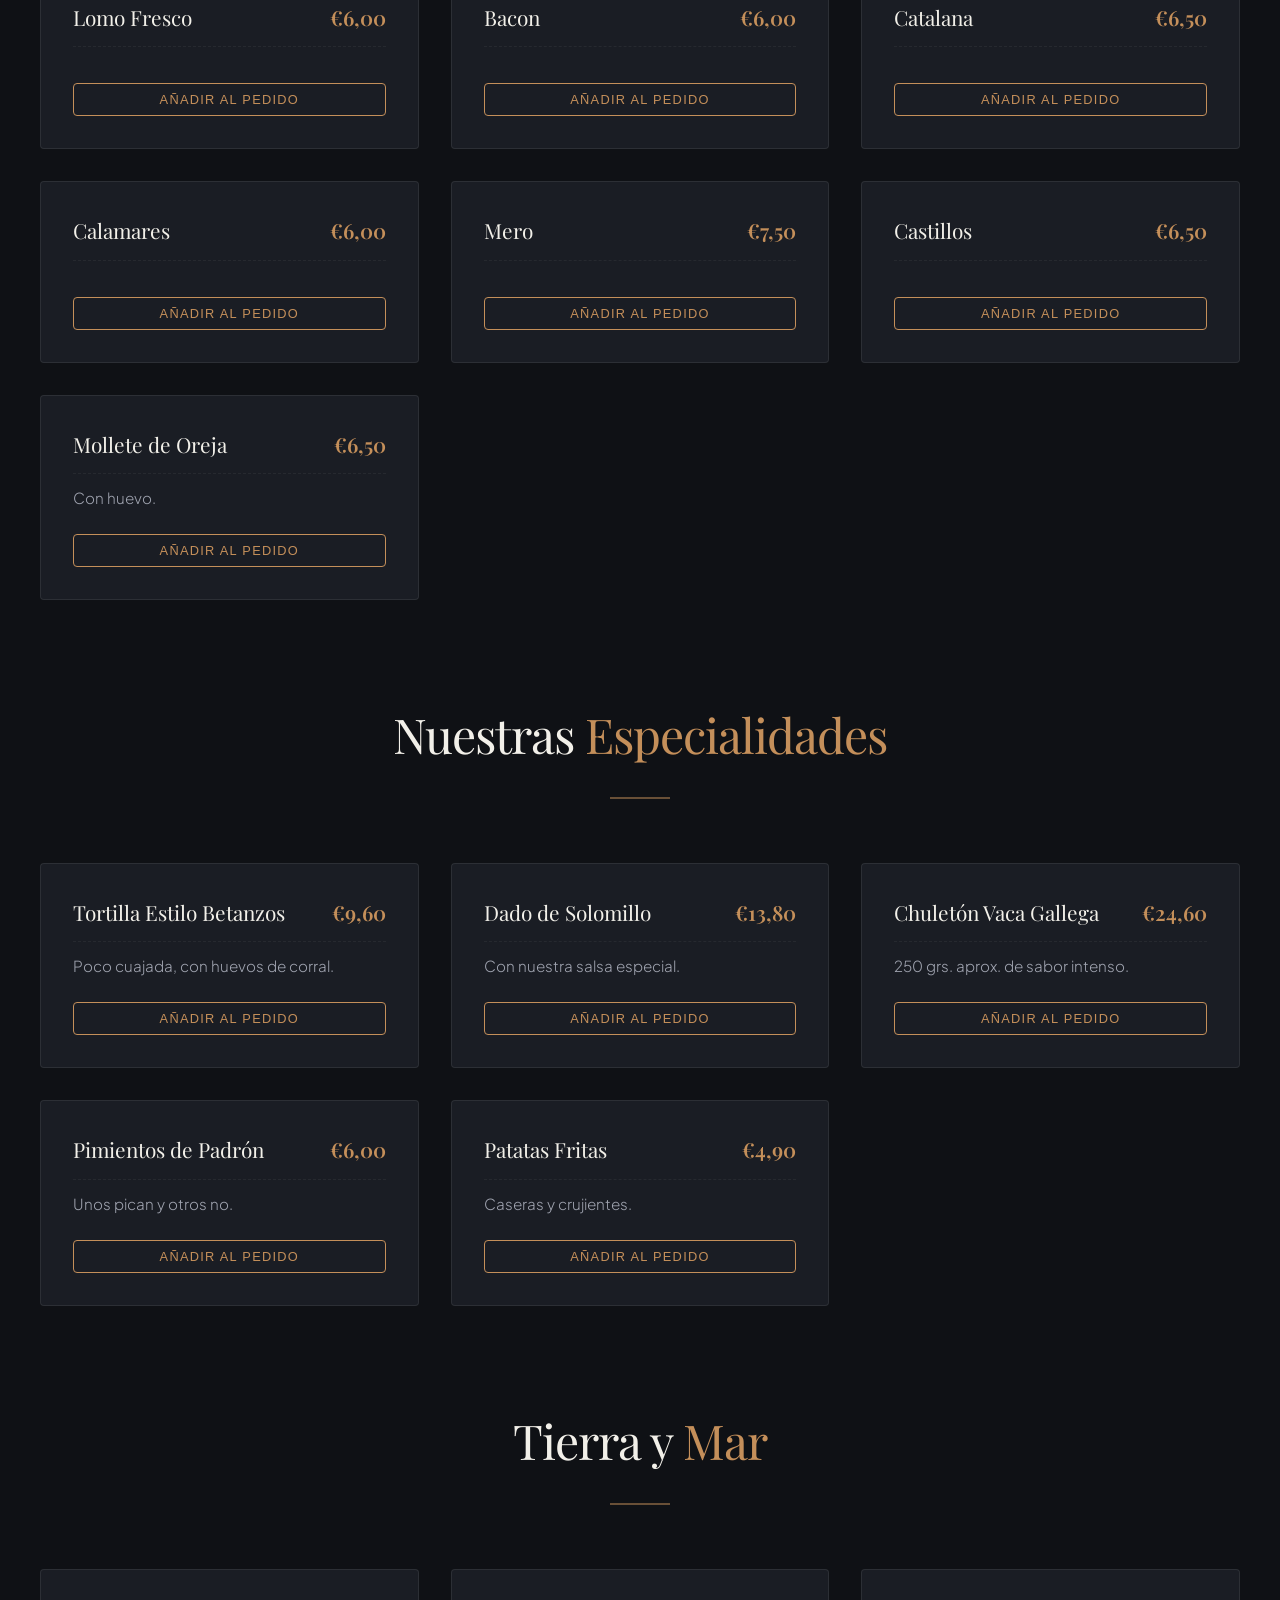
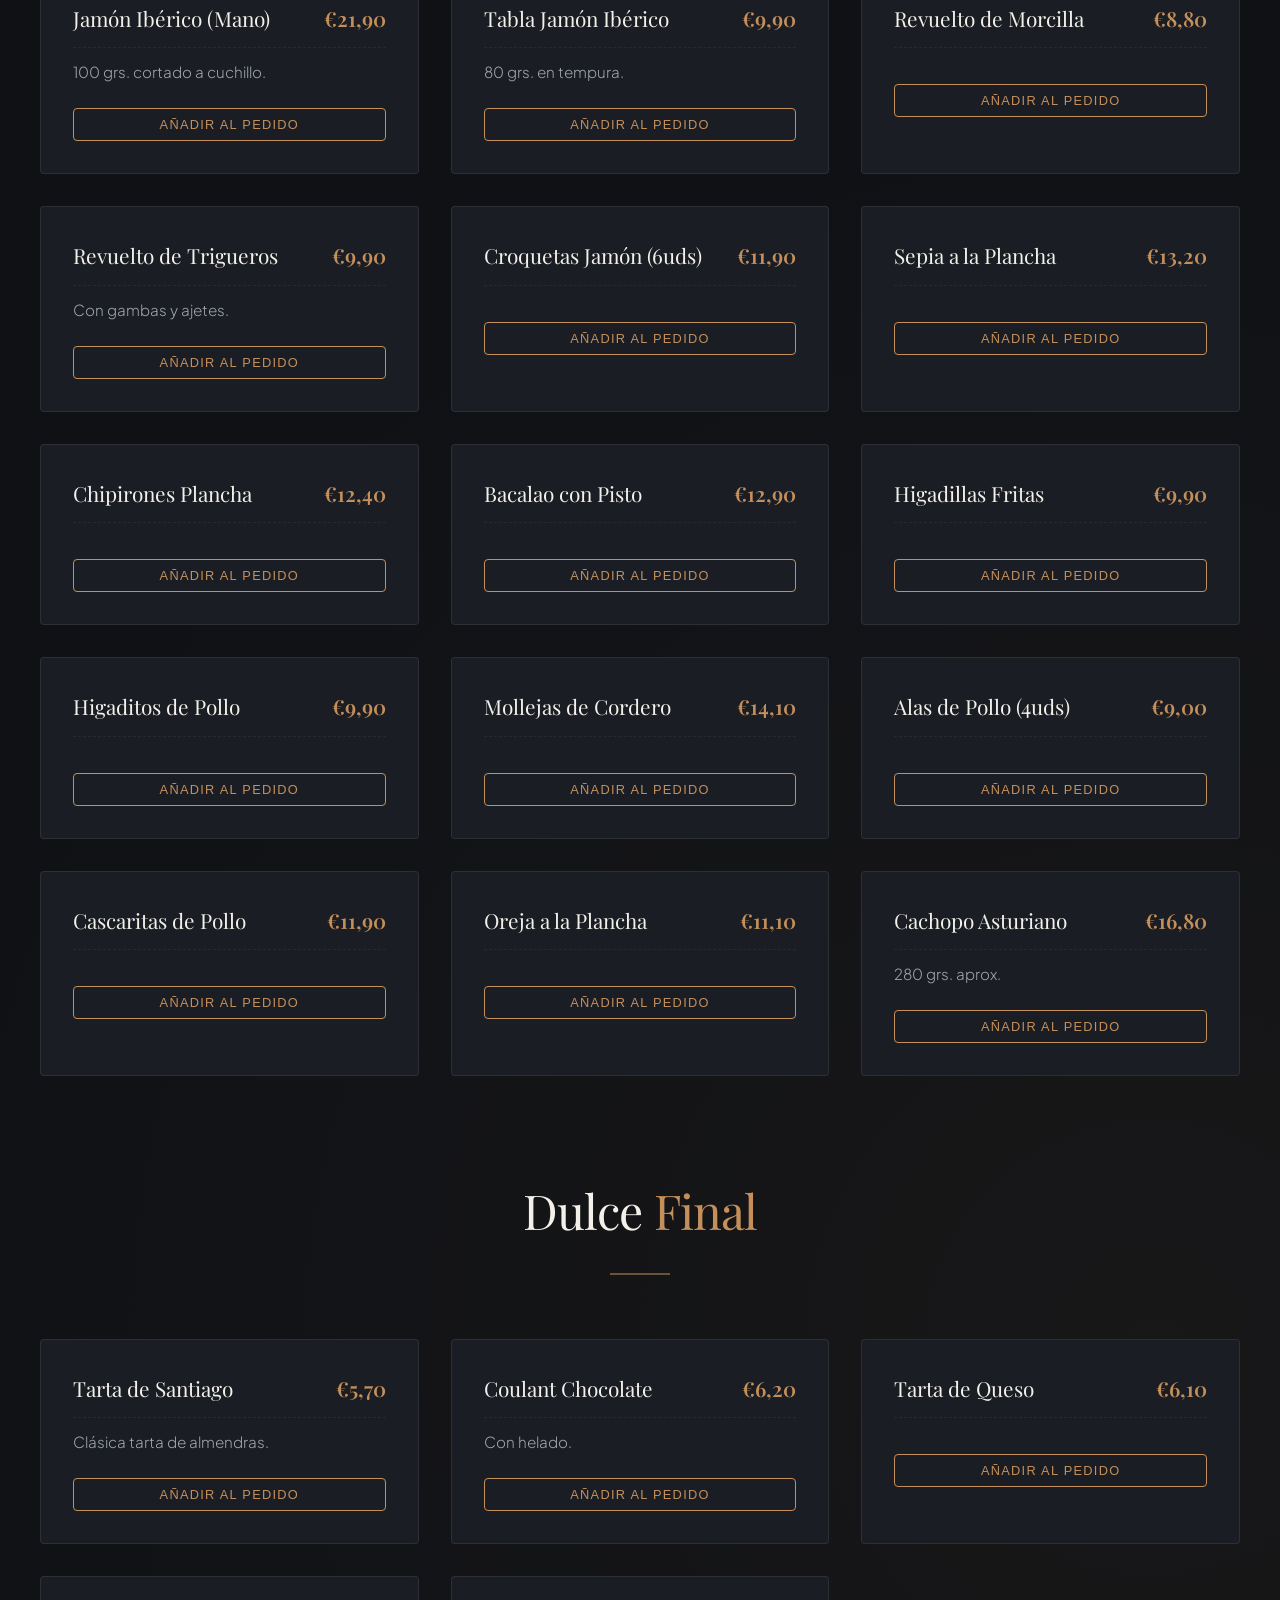
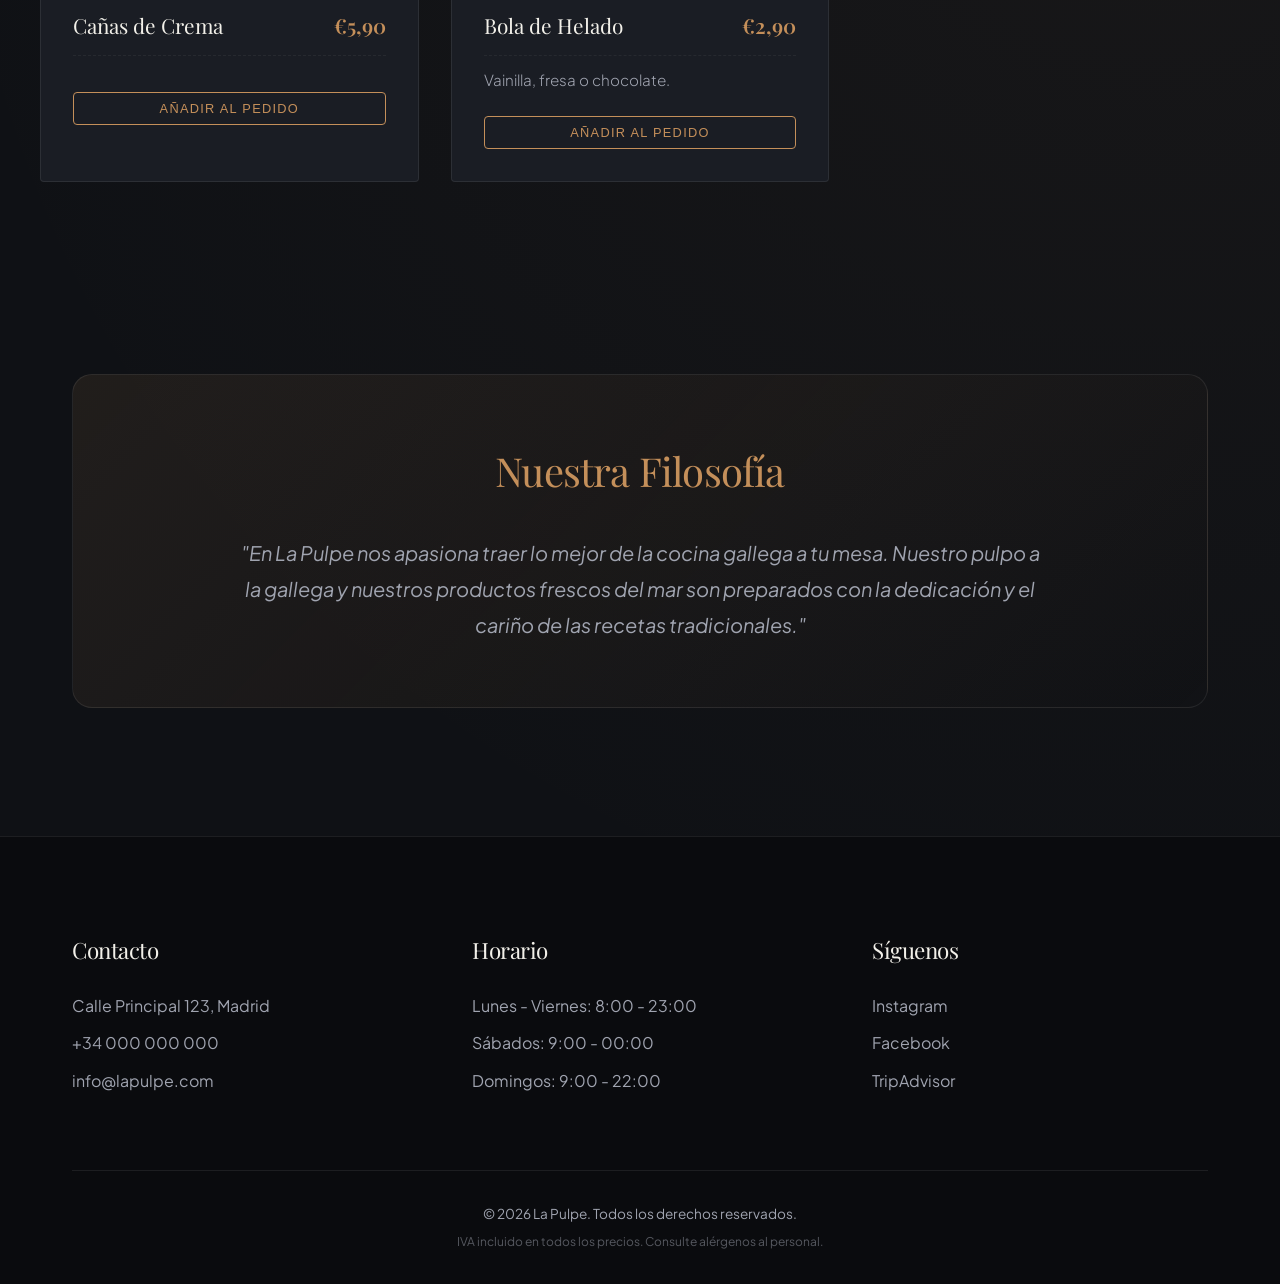
==== commit 2072d074: "Update print statement from 'Hello' to 'Goodbye'" ====
--- a/index.html
+++ b/index.html
@@ -167,6 +167,13 @@
             </div>
 
             <div class="menu-grid bocadillos-grid">
+                <div class="menu-item">
+                    <div class="item-header">
+                        <span class="item-name">Tortilla con Queso</span>
+                        <span class="item-price">€6,00</span>
+                    </div>
+                    <button class="add-btn" onclick="addToCart(this)">Añadir al Pedido</button>
+                </div>
                 <div class="menu-item">
                     <div class="item-header">
                         <span class="item-name">Salchichas Frescas</span>
@@ -555,4 +562,5 @@
     <script src="script.js"></script>
 </body>
 
-</html>+</html>
+
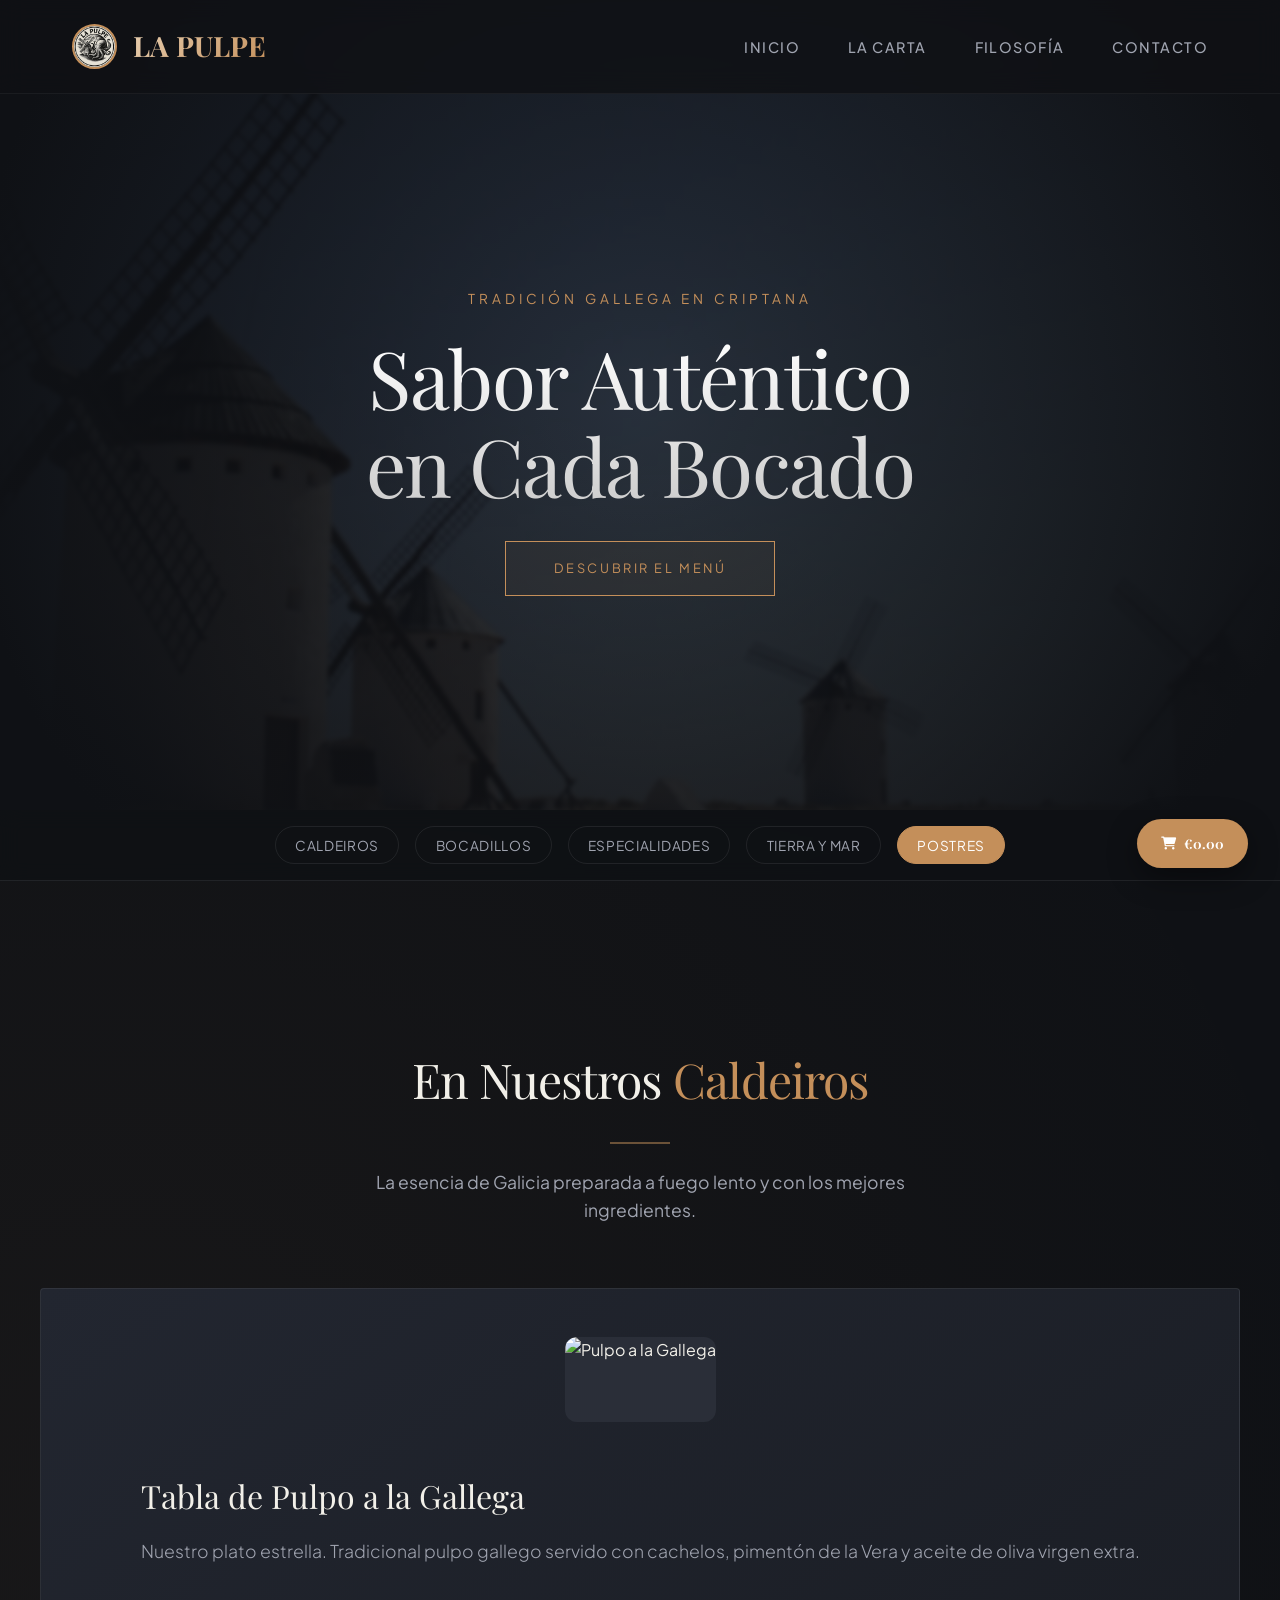
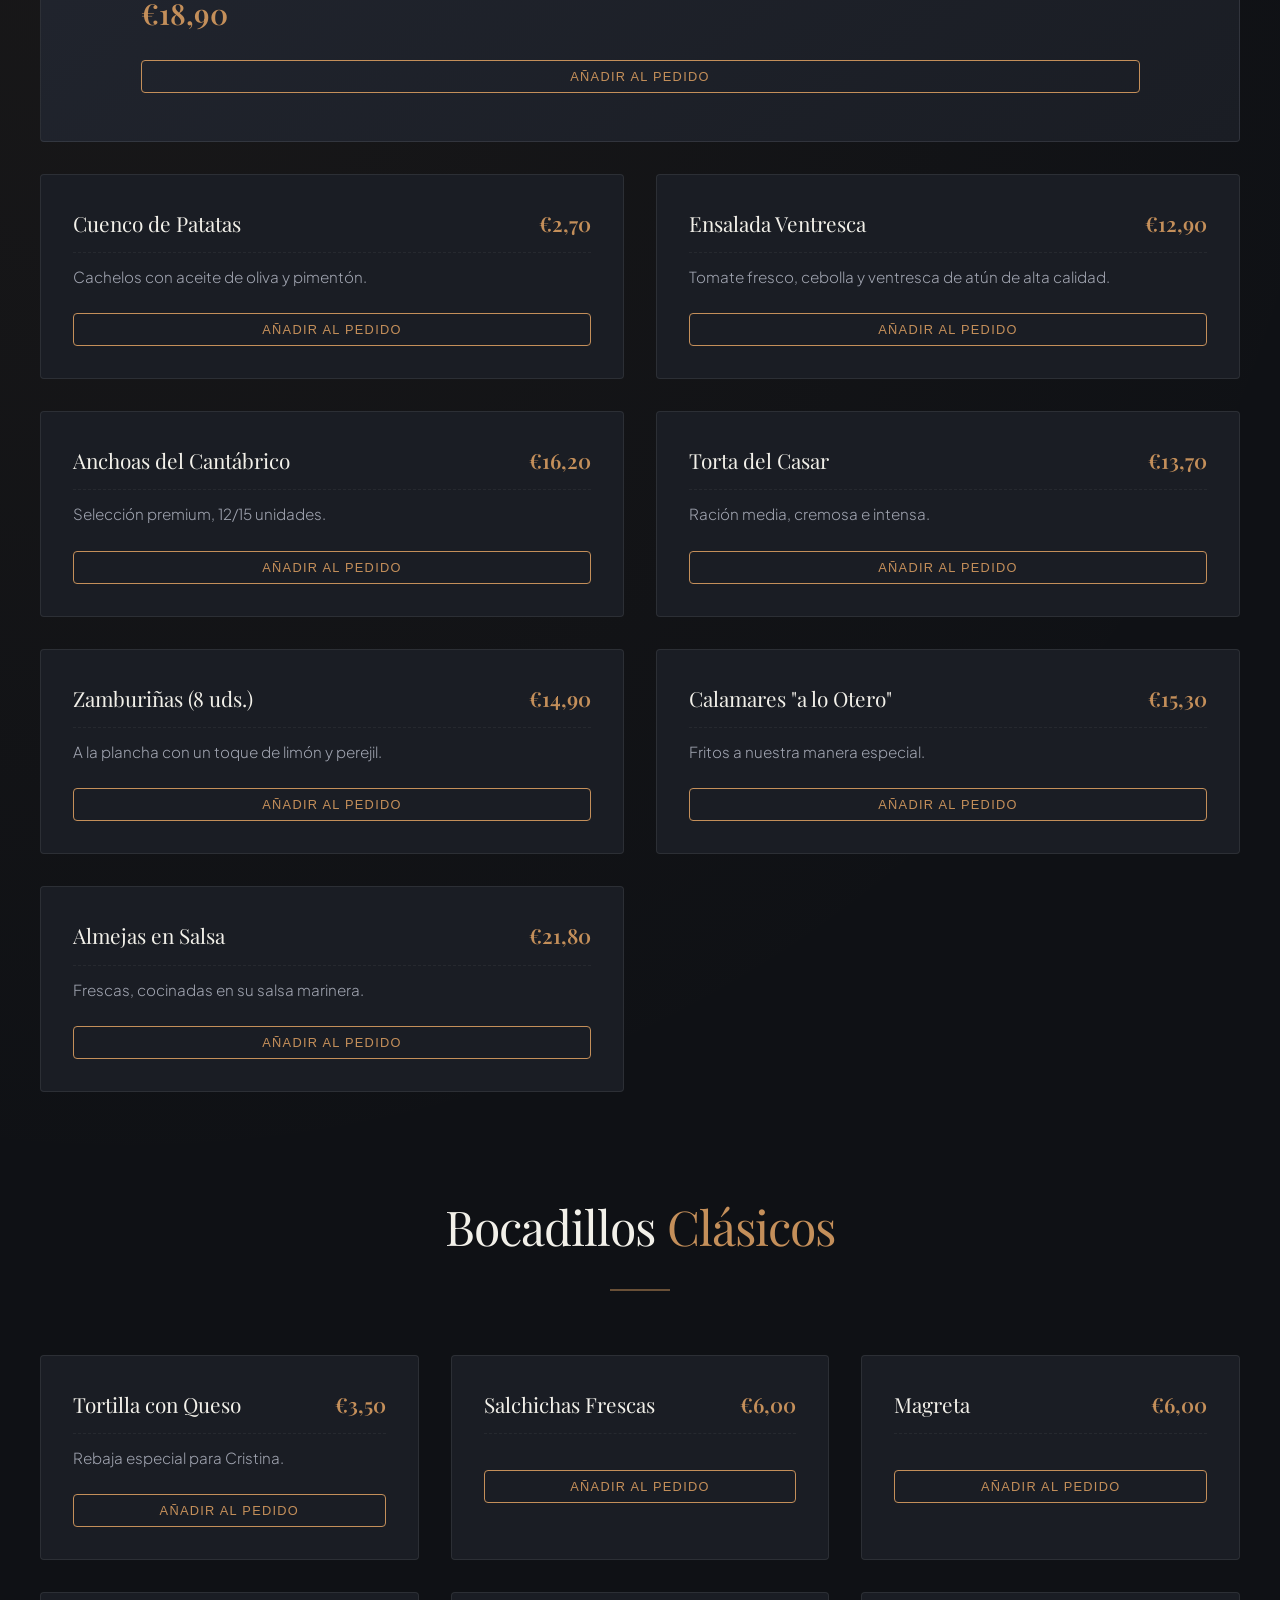
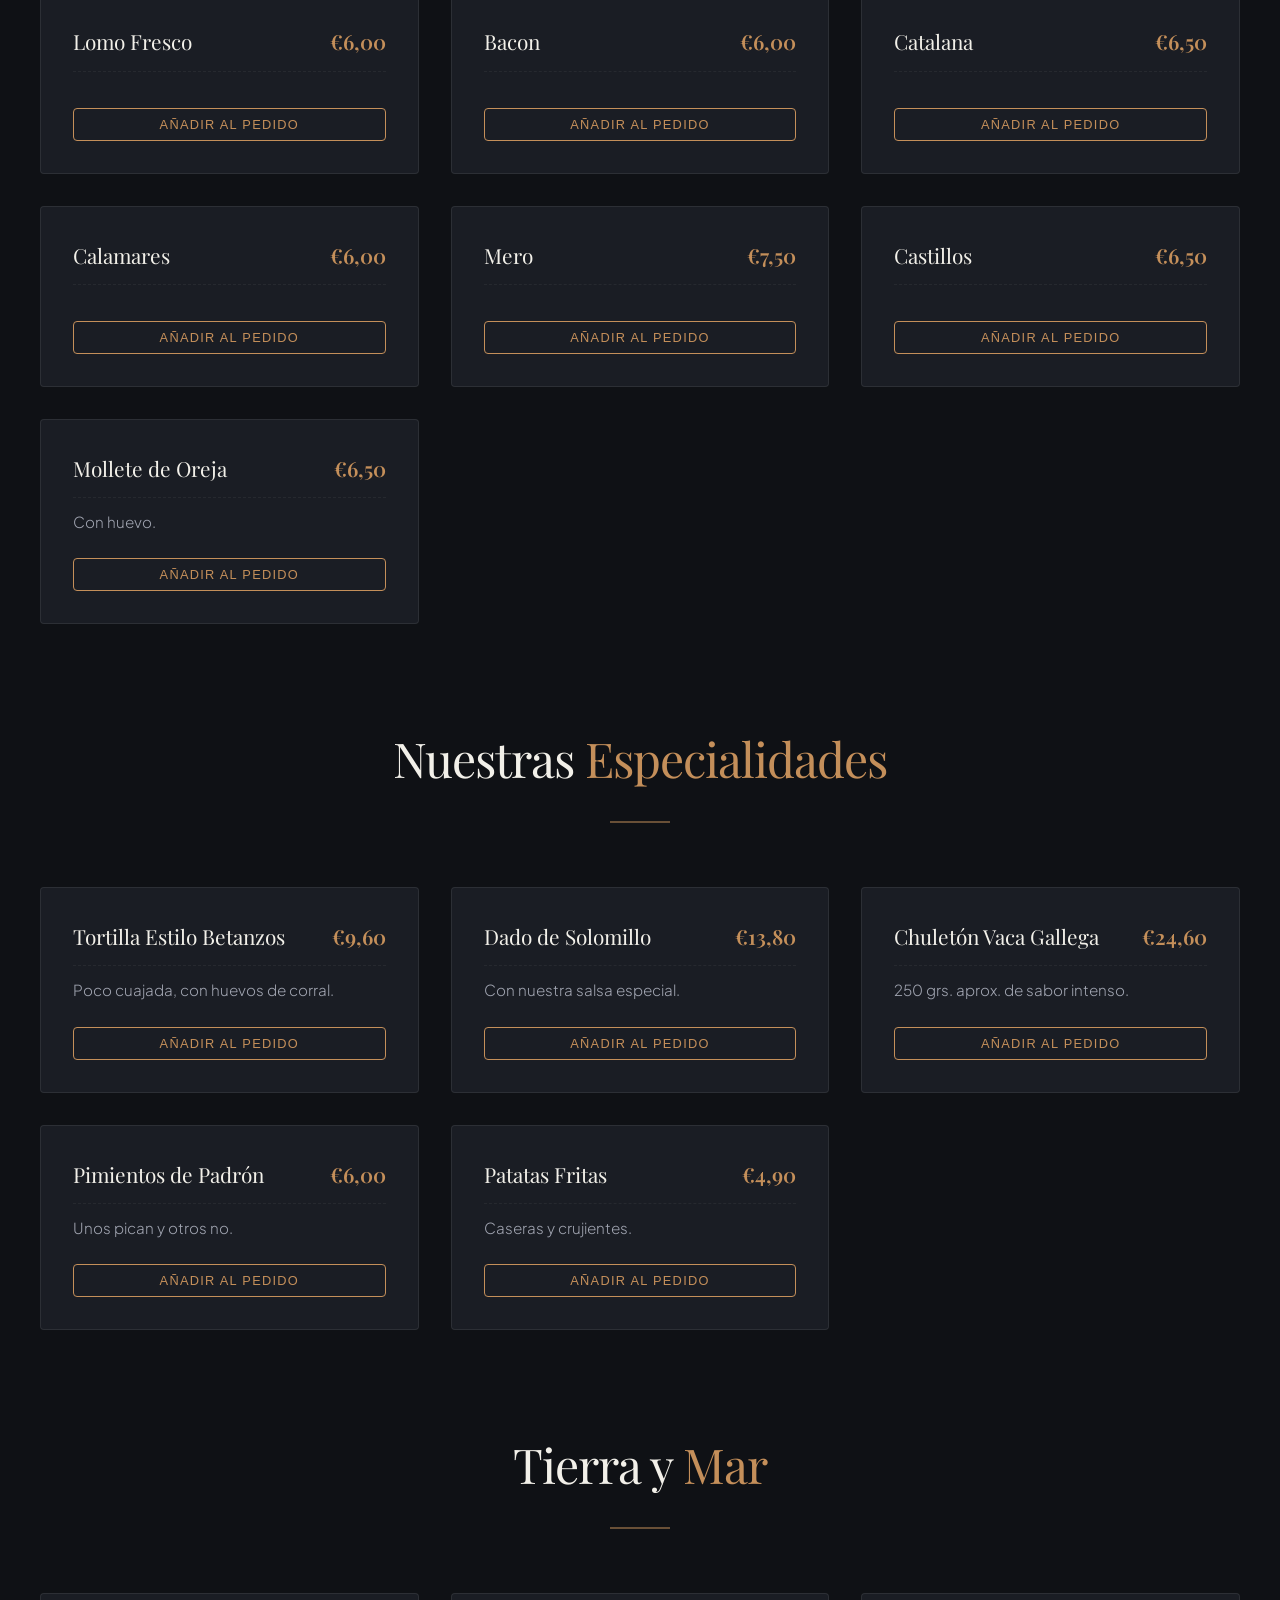
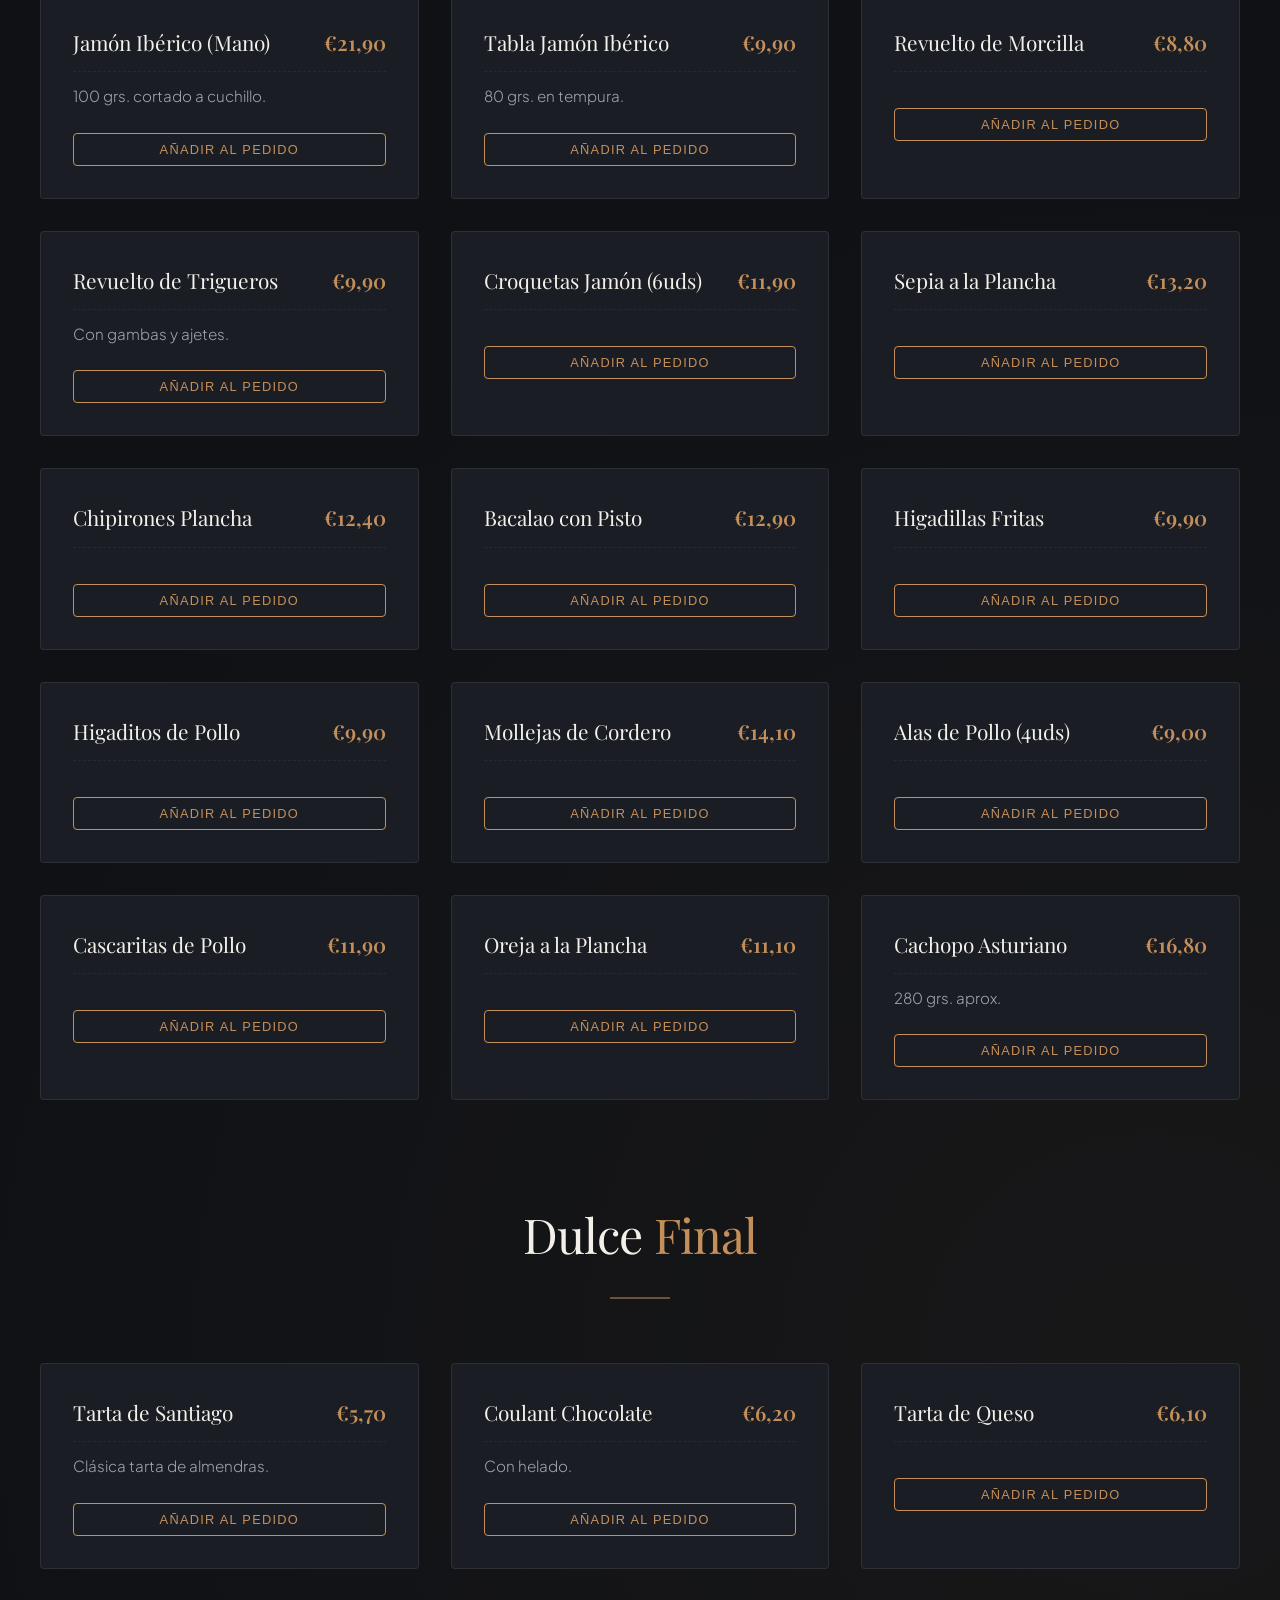
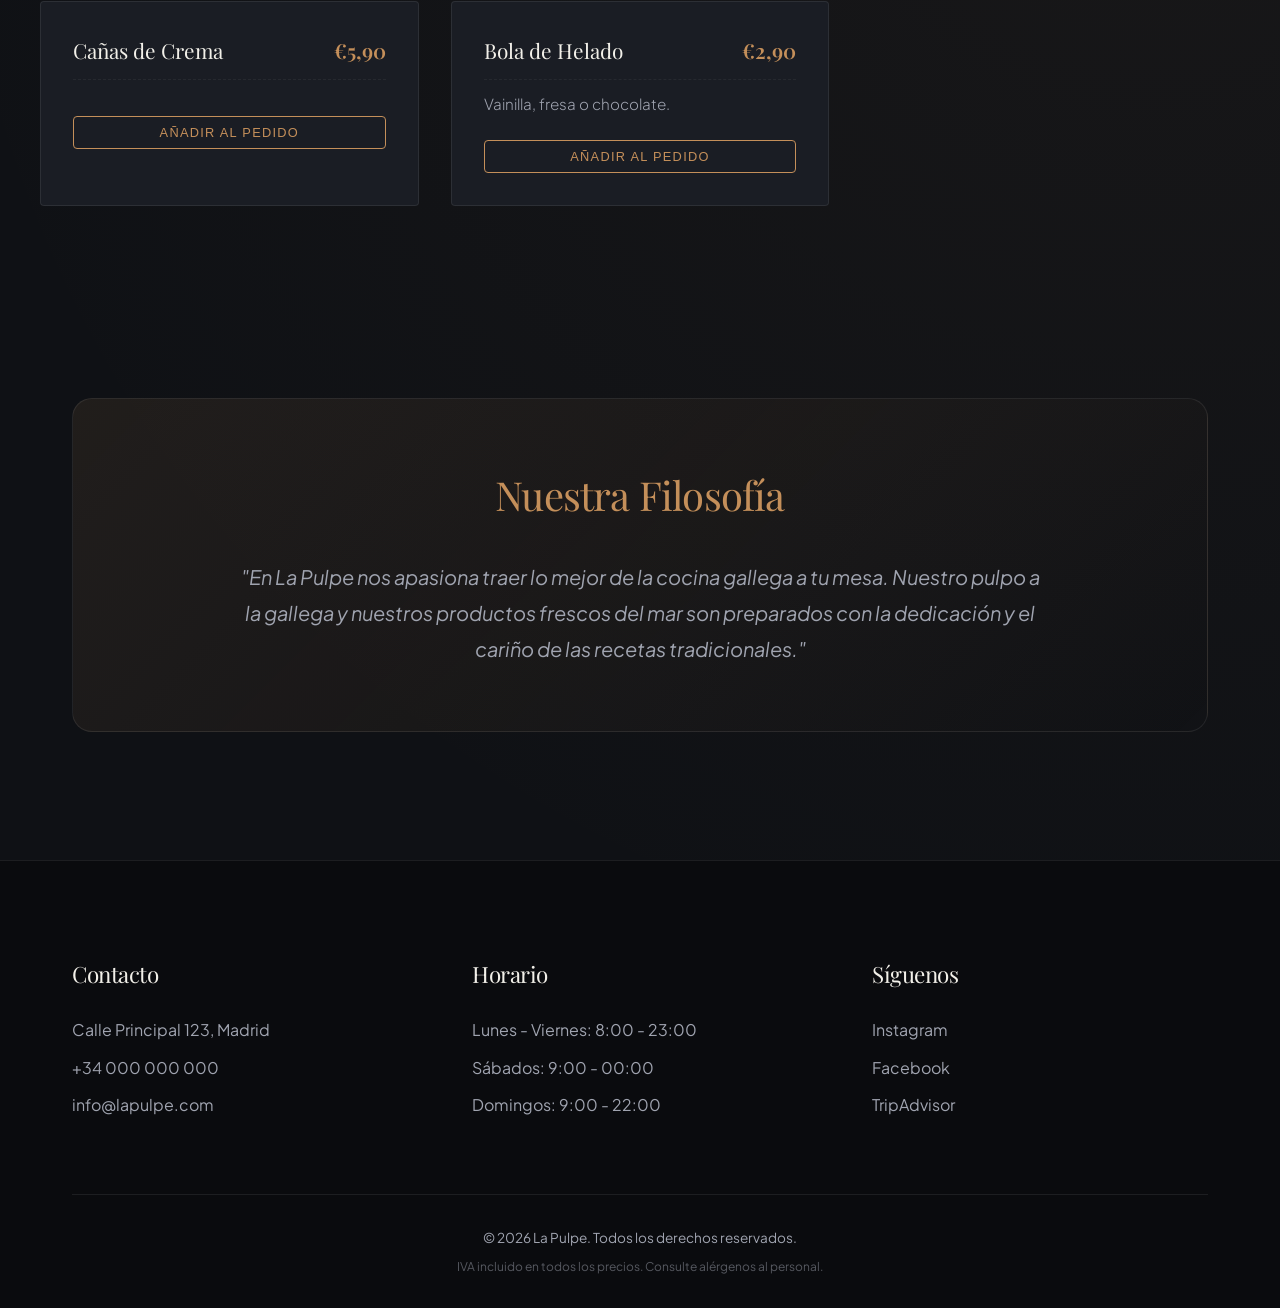
==== commit 5d90baaf: "Update index.html" ====
--- a/index.html
+++ b/index.html
@@ -170,8 +170,9 @@
                 <div class="menu-item">
                     <div class="item-header">
                         <span class="item-name">Tortilla con Queso</span>
-                        <span class="item-price">€6,00</span>
-                    </div>
+                        <span class="item-price">€3,50</span>
+                    </div>
+                    <p class="item-desc">Rebaja especial para Cristina.</p>
                     <button class="add-btn" onclick="addToCart(this)">Añadir al Pedido</button>
                 </div>
                 <div class="menu-item">
@@ -564,3 +565,4 @@
 
 </html>
 
+
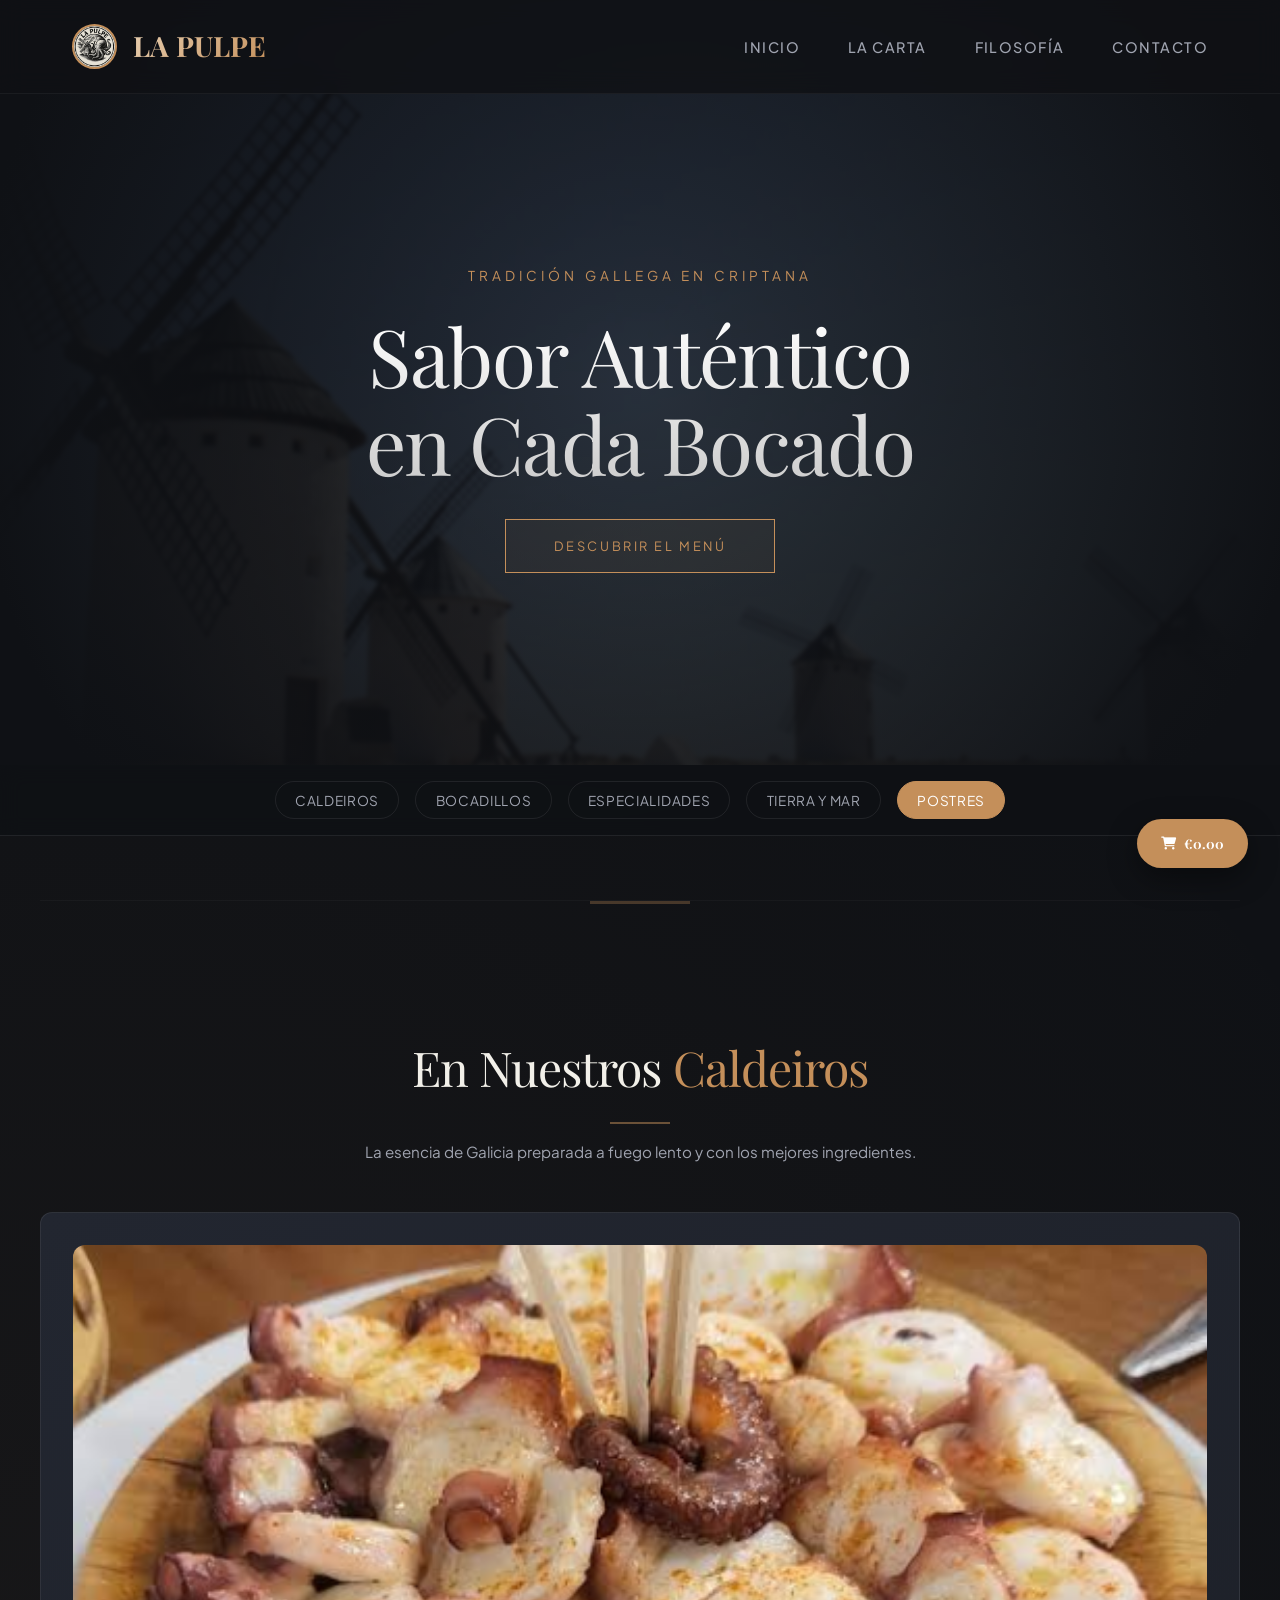
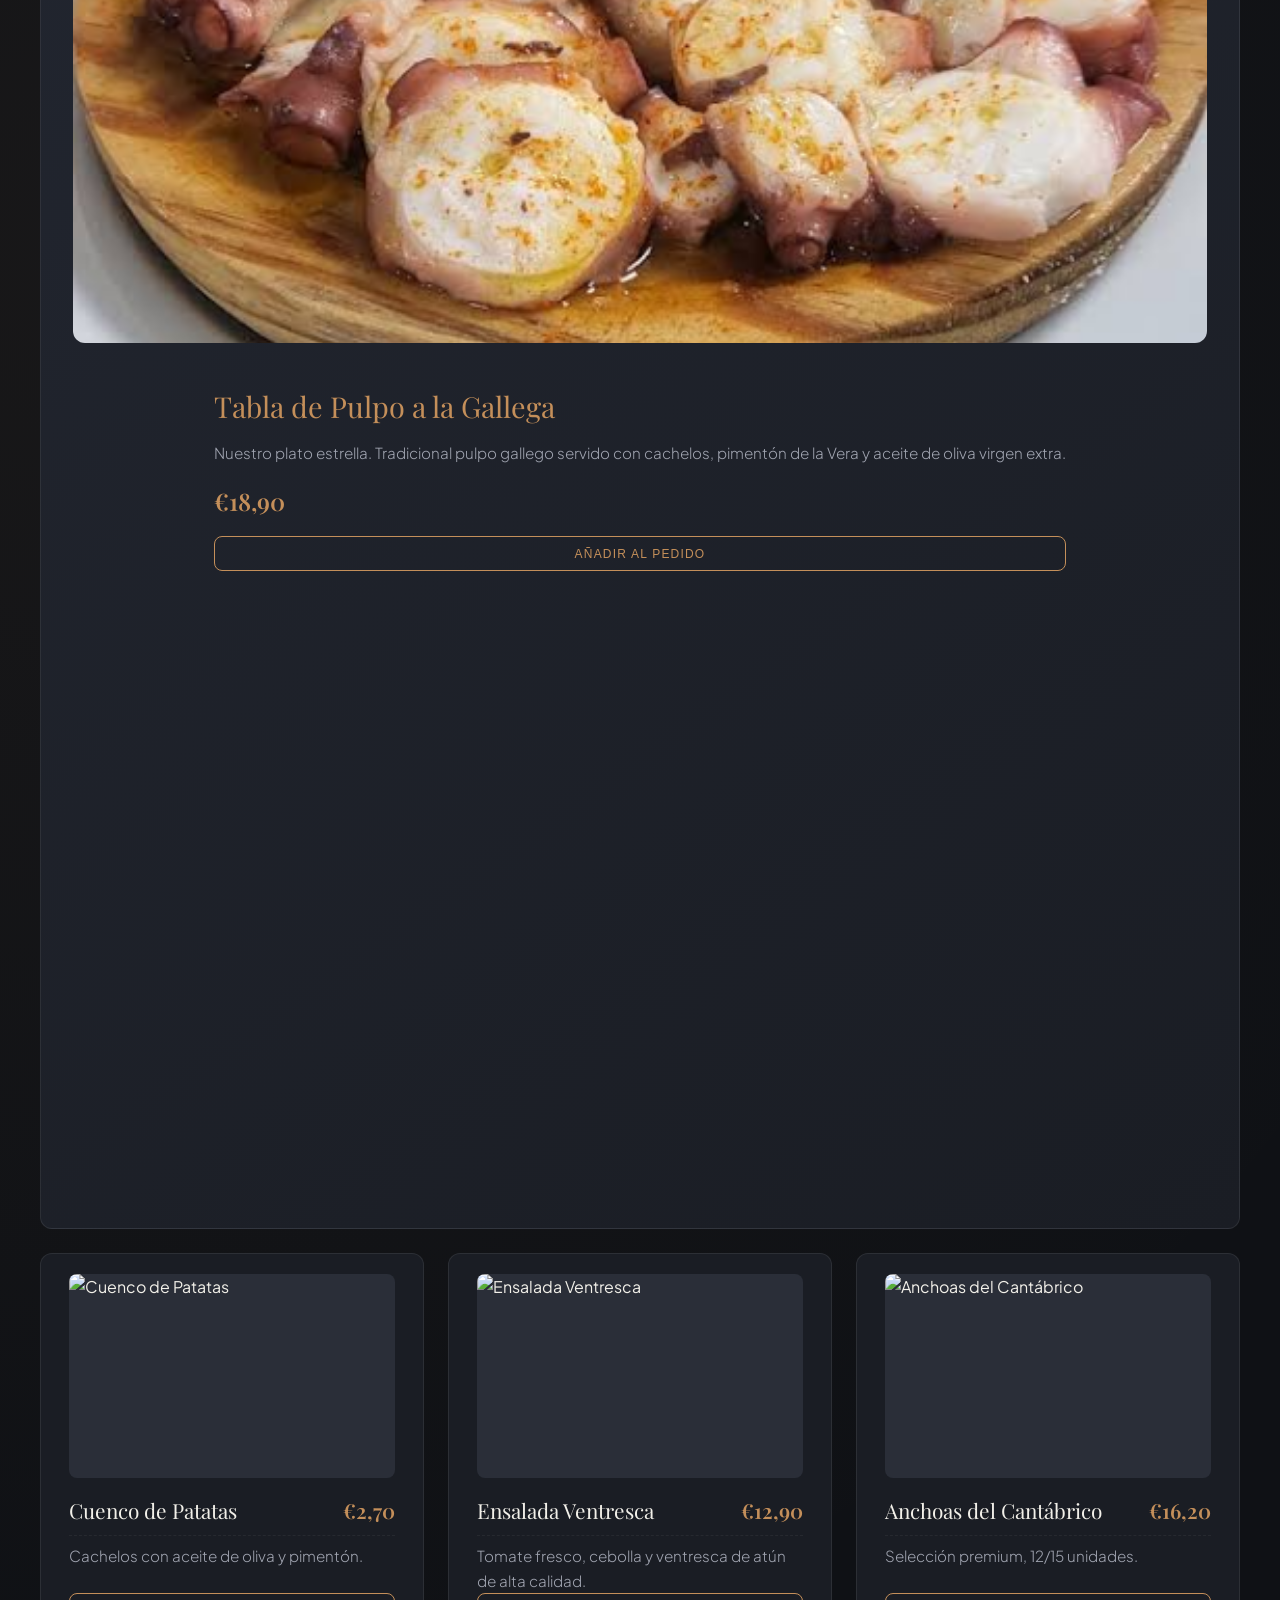
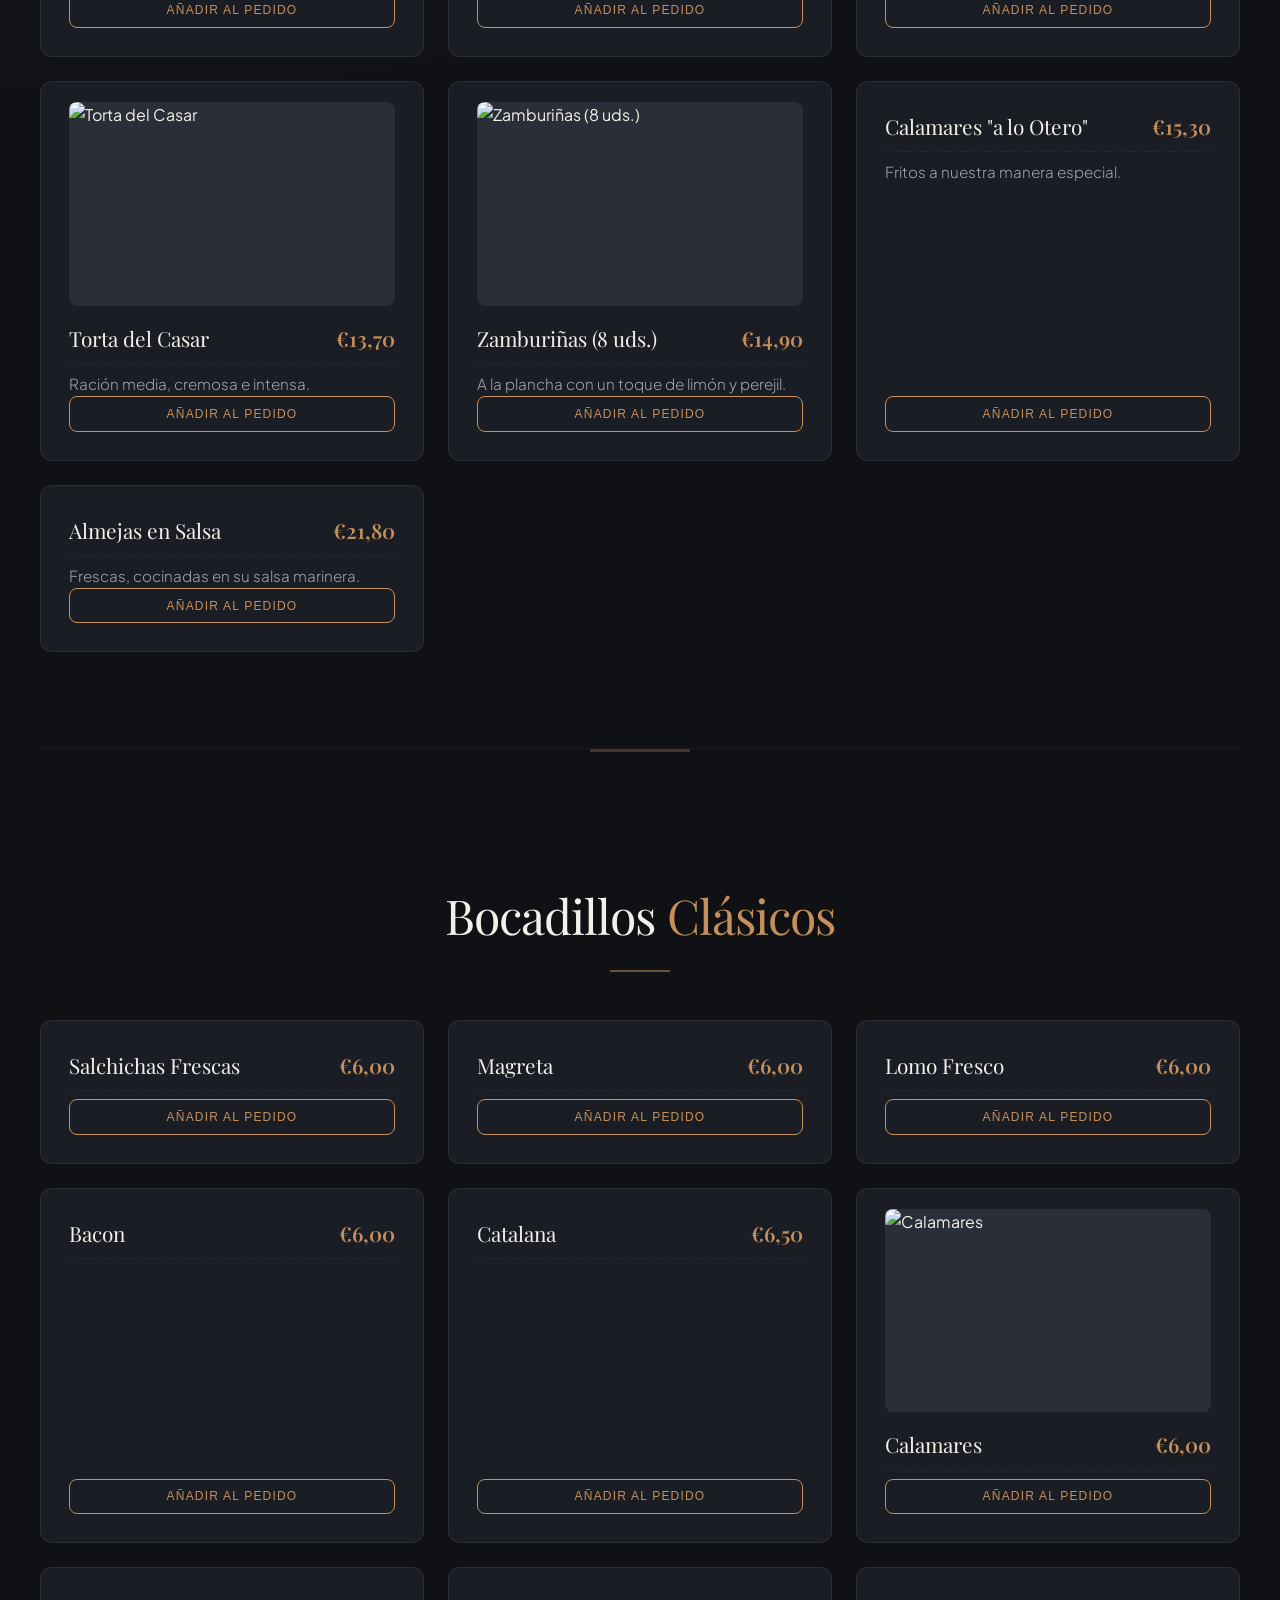
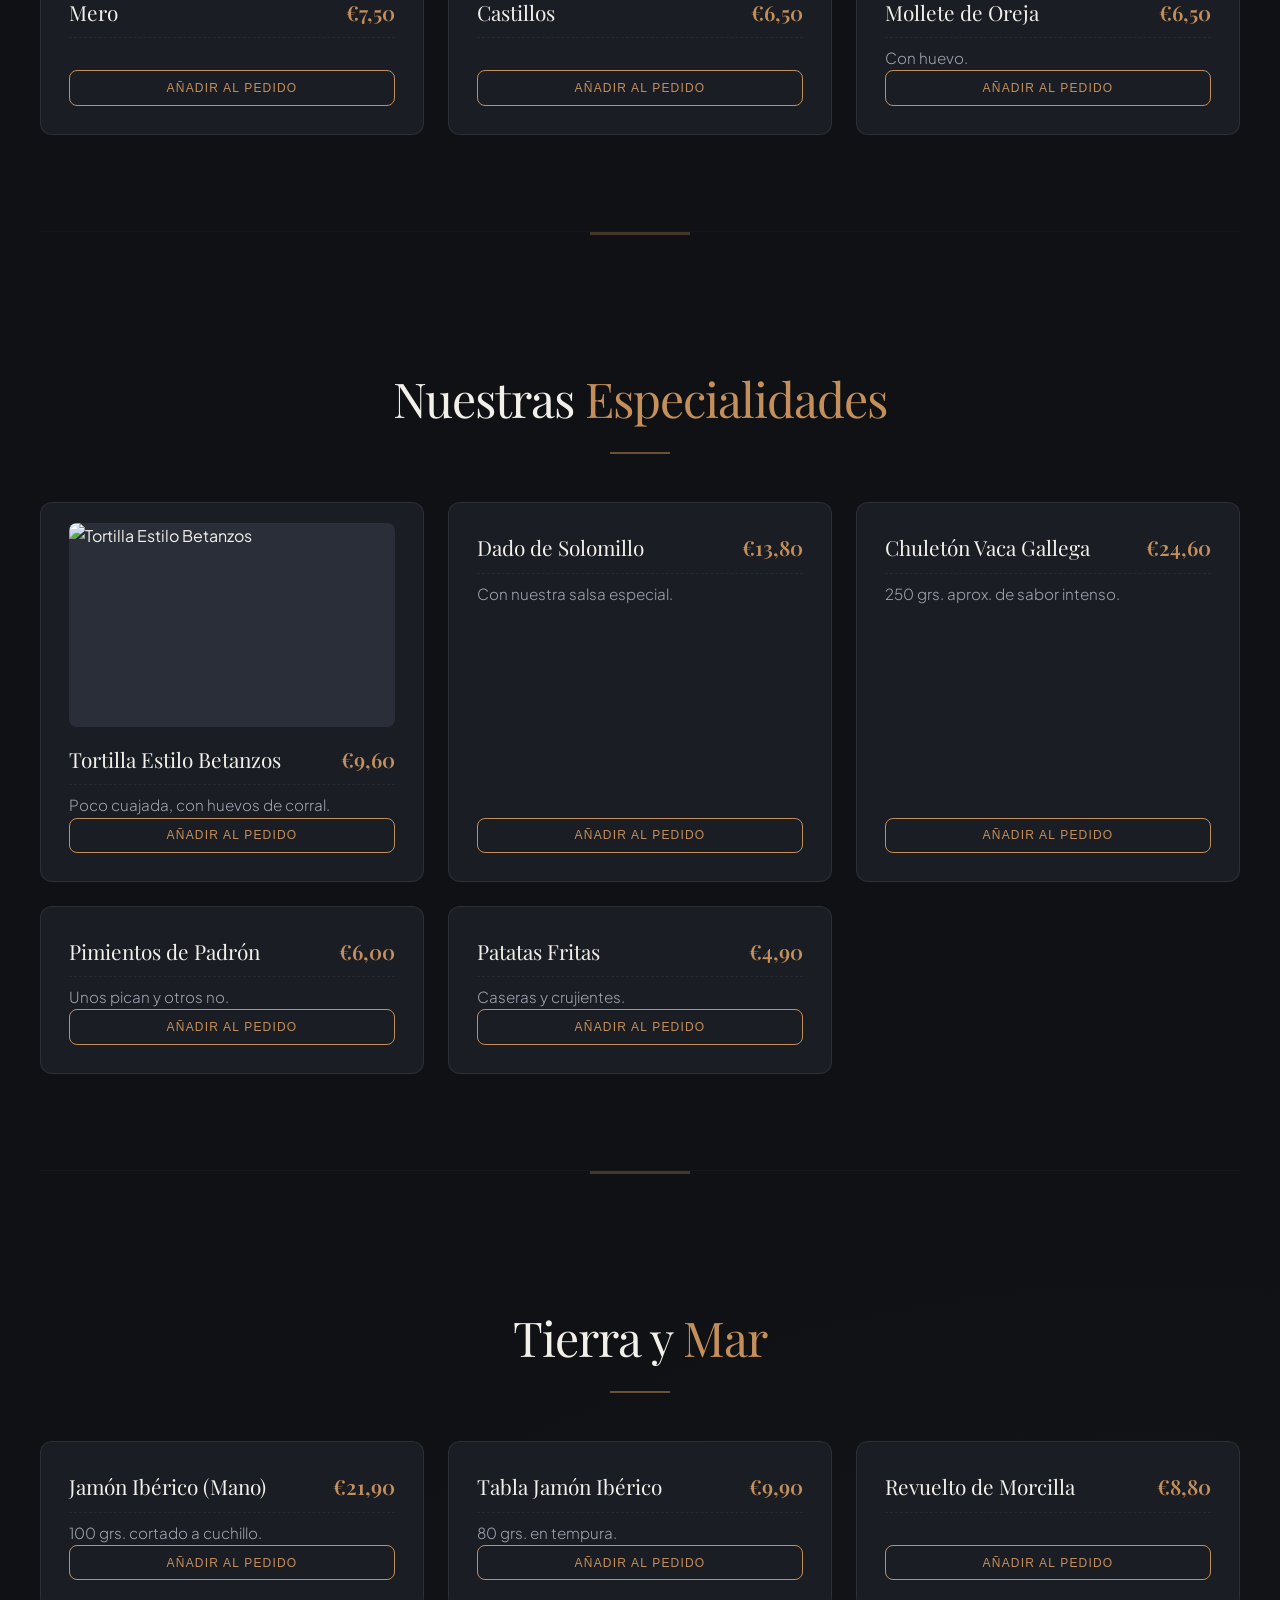
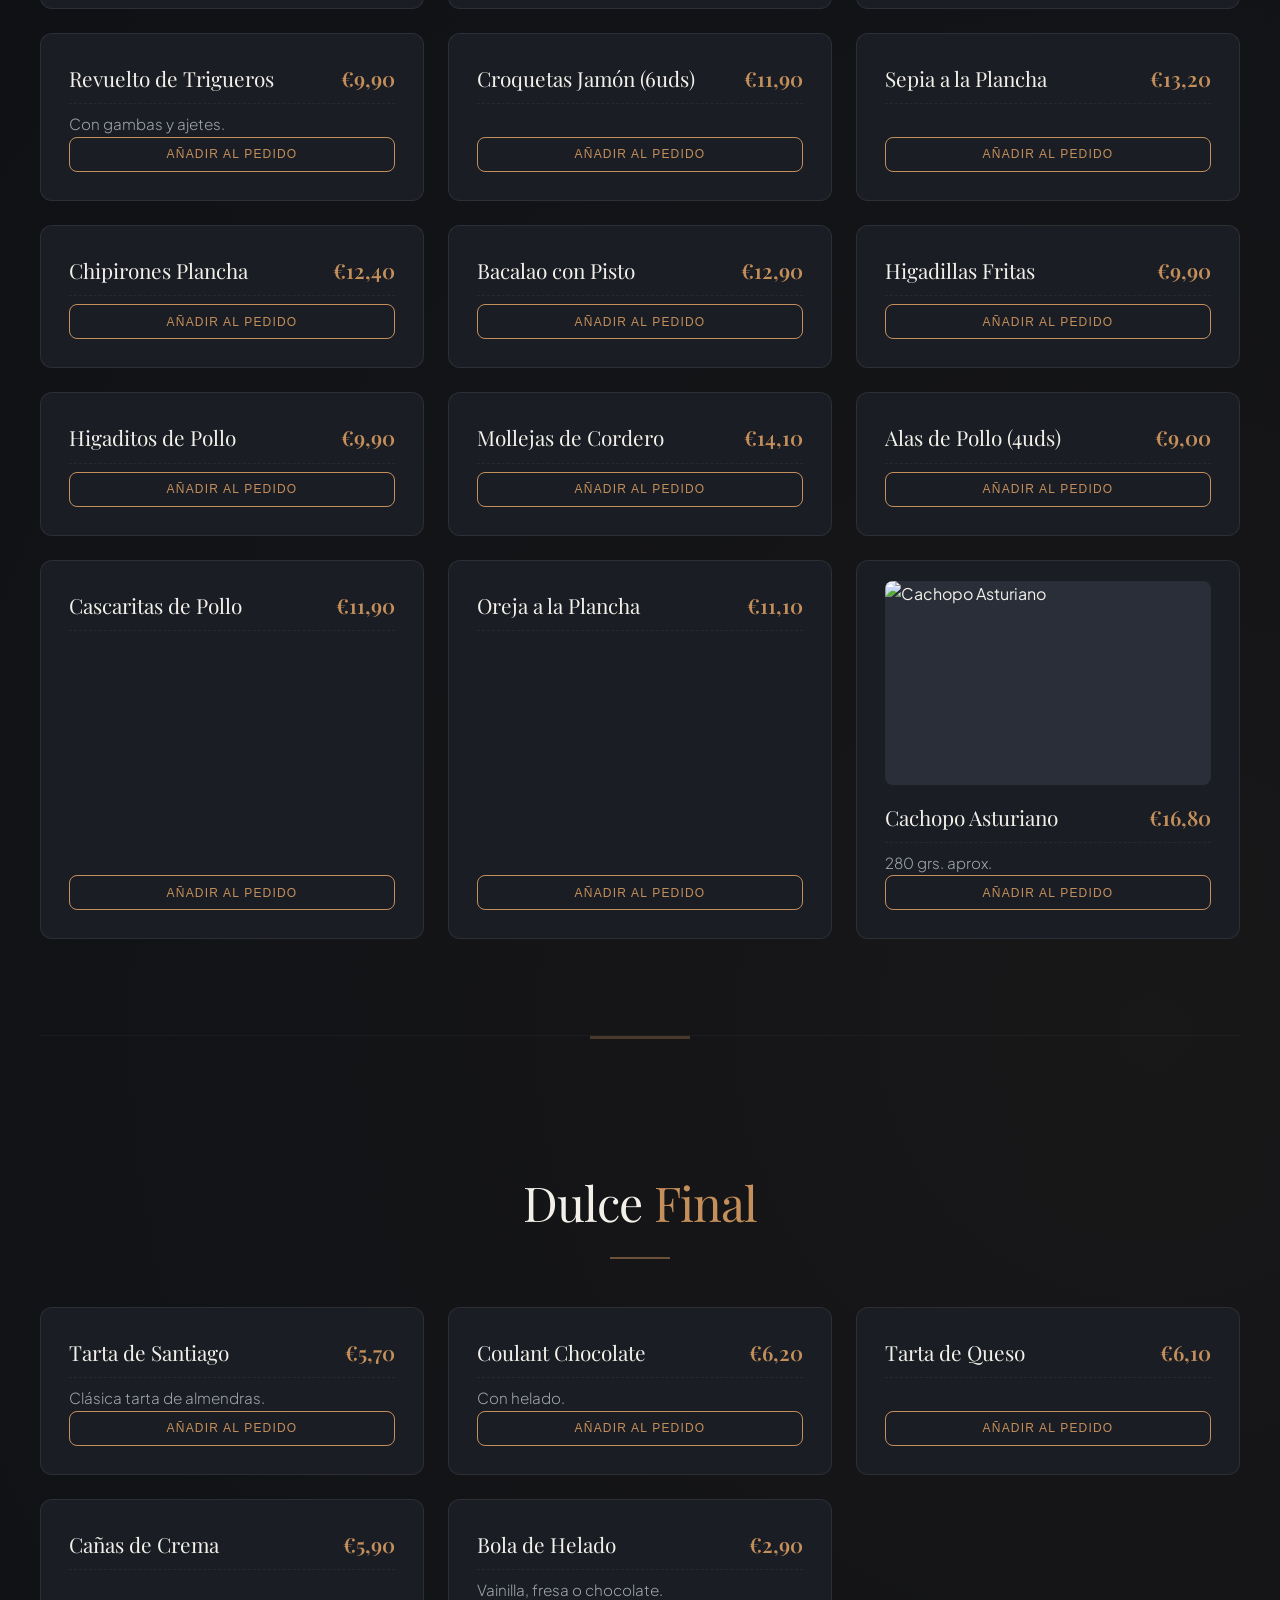
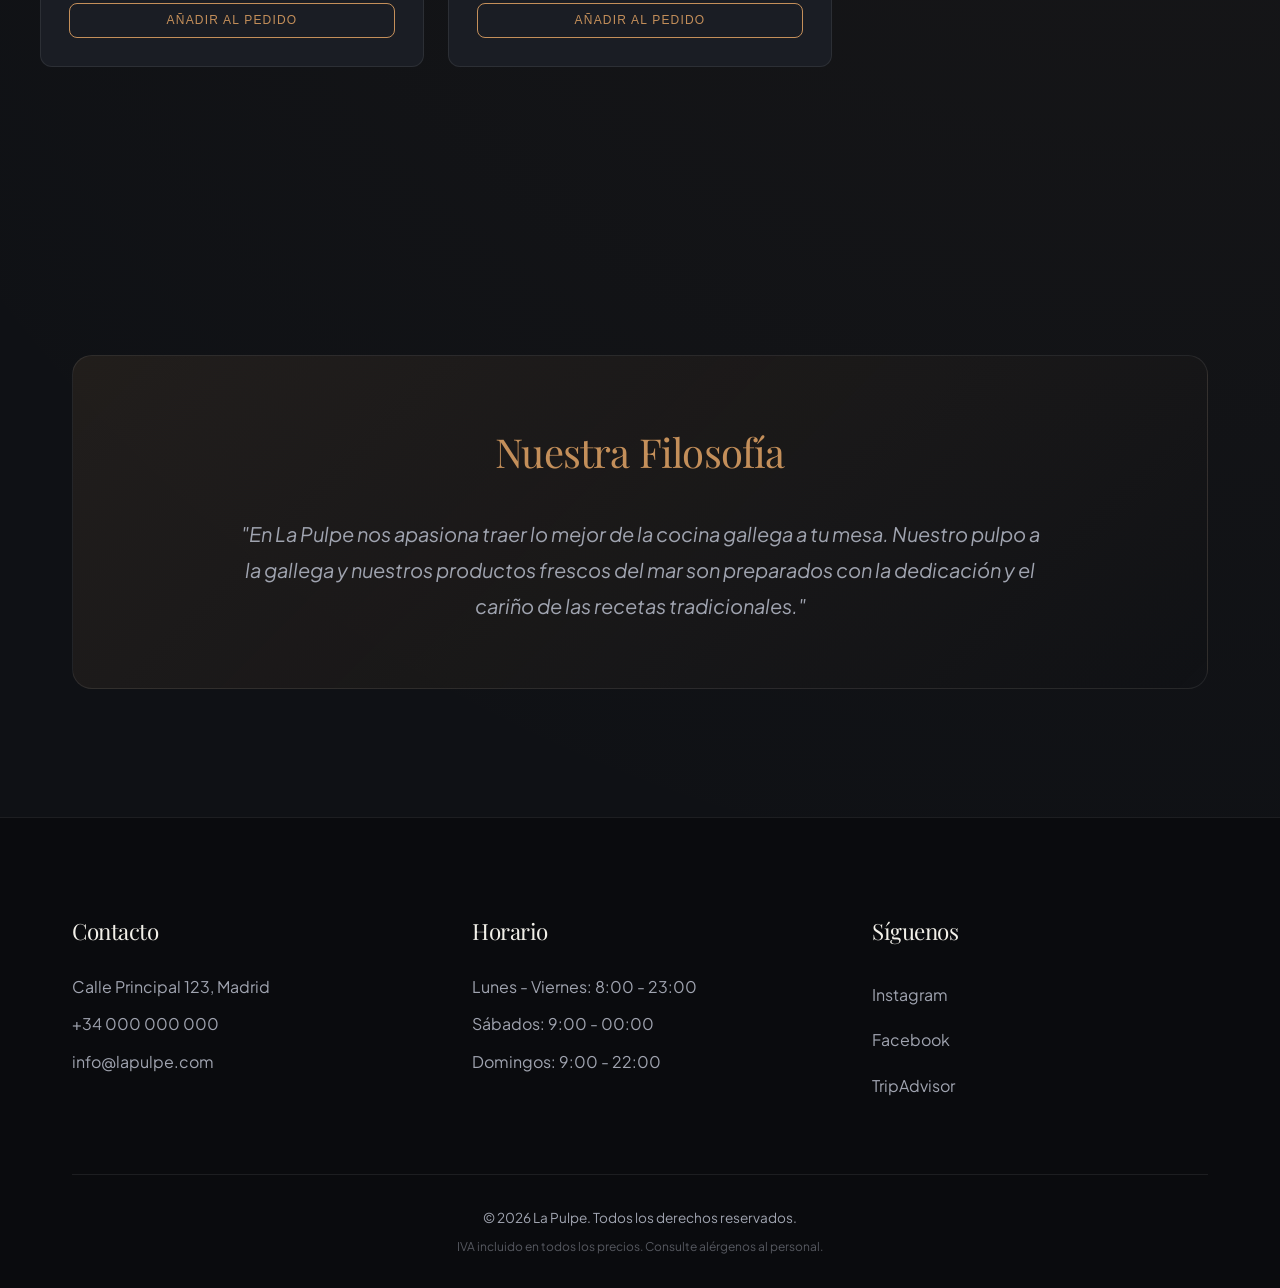
==== commit 9caa47a3: "Mejoras responsive + panel admin + plato destacado con imagen" ====
--- a/index.html
+++ b/index.html
@@ -10,7 +10,7 @@
     <link
         href="https://fonts.googleapis.com/css2?family=Playfair+Display:ital,wght@0,400;0,600;0,700;1,400&family=Plus+Jakarta+Sans:wght@300;400;500;600&display=swap"
         rel="stylesheet">
-    <link rel="stylesheet" href="styles.css">
+    <link rel="stylesheet" href="css/styles.css">
     <!-- Font Awesome for Icons -->
     <link rel="stylesheet" href="https://cdnjs.cloudflare.com/ajax/libs/font-awesome/6.0.0/css/all.min.css">
 </head>
@@ -43,6 +43,58 @@
             <span class="hero-subtitle">Tradición Gallega en Criptana</span>
             <h1 class="hero-title">Sabor Auténtico <br>en Cada Bocado</h1>
             <a href="#caldeiros" class="hero-btn">Descubrir El Menú</a>
+        </div>
+    </section>
+
+    <!-- SPECIAL MENU SECTION -->
+    <section id="special-menu-container" class="container reveal"
+        style="display: none; padding: 2rem 0; margin-top: -2rem; position: relative; z-index: 10;">
+        <div
+            style="background: var(--color-surface); border: 2px solid var(--color-primary); border-radius: 20px; padding: 2.5rem; text-align: center; box-shadow: 0 10px 30px rgba(0,0,0,0.3);">
+            <div
+                style="display: inline-block; background: var(--color-primary); color: white; padding: 0.25rem 1rem; border-radius: 50px; font-size: 0.8rem; font-weight: 700; text-transform: uppercase; margin-bottom: 1rem;">
+                Recomendación del Día</div>
+            <h2 id="special-menu-title"
+                style="font-family: var(--font-display); font-size: 2.5rem; color: var(--color-accent); margin-bottom: 0.5rem;">
+                Menú del Día</h2>
+            <p id="special-menu-desc"
+                style="color: var(--color-text-secondary); font-style: italic; margin-bottom: 2rem;">Incluye pan, postre
+                y bebida</p>
+
+            <div
+                style="display: grid; grid-template-columns: repeat(auto-fit, minmax(250px, 1fr)); gap: 2rem; margin-bottom: 2.5rem; text-align: left;">
+                <div
+                    style="background: rgba(255,255,255,0.03); padding: 1.5rem; border-radius: 15px; border: 1px solid var(--color-border);">
+                    <h3
+                        style="color: var(--color-primary); font-size: 1.1rem; text-transform: uppercase; letter-spacing: 1px; margin-bottom: 1rem; border-bottom: 1px solid rgba(196, 143, 90, 0.3); padding-bottom: 0.5rem;">
+                        Primeros</h3>
+                    <ul id="special-firsts"
+                        style="list-style: none; display: flex; flex-direction: column; gap: 0.5rem; color: var(--color-text);">
+                    </ul>
+                </div>
+                <div
+                    style="background: rgba(255,255,255,0.03); padding: 1.5rem; border-radius: 15px; border: 1px solid var(--color-border);">
+                    <h3
+                        style="color: var(--color-primary); font-size: 1.1rem; text-transform: uppercase; letter-spacing: 1px; margin-bottom: 1rem; border-bottom: 1px solid rgba(196, 143, 90, 0.3); padding-bottom: 0.5rem;">
+                        Segundos</h3>
+                    <ul id="special-seconds"
+                        style="list-style: none; display: flex; flex-direction: column; gap: 0.5rem; color: var(--color-text);">
+                    </ul>
+                </div>
+                <div
+                    style="background: rgba(255,255,255,0.03); padding: 1.5rem; border-radius: 15px; border: 1px solid var(--color-border);">
+                    <h3
+                        style="color: var(--color-primary); font-size: 1.1rem; text-transform: uppercase; letter-spacing: 1px; margin-bottom: 1rem; border-bottom: 1px solid rgba(196, 143, 90, 0.3); padding-bottom: 0.5rem;">
+                        Postre</h3>
+                    <ul id="special-desserts"
+                        style="list-style: none; display: flex; flex-direction: column; gap: 0.5rem; color: var(--color-text);">
+                    </ul>
+                </div>
+            </div>
+
+            <div id="special-menu-price"
+                style="font-size: 2.2rem; font-weight: 700; color: var(--color-primary); border-top: 1px solid var(--color-border); padding-top: 1.5rem; display: inline-block;">
+                15,00€</div>
         </div>
     </section>
 
@@ -69,93 +121,8 @@
                 <div class="section-divider"></div>
                 <p>La esencia de Galicia preparada a fuego lento y con los mejores ingredientes.</p>
             </div>
-
             <div class="menu-grid grid-caldeiros">
-                <!-- Hero Dish -->
-                <div class="menu-item menu-item-hero"
-                    data-image="https://images.unsplash.com/photo-1565557623262-b51c2513a641?ixlib=rb-1.2.1&auto=format&fit=crop&w=1200&q=80">
-                    <div class="hero-image-placeholder">
-                        <img src="https://images.unsplash.com/photo-1565557623262-b51c2513a641?ixlib=rb-1.2.1&auto=format&fit=crop&w=1000&q=80"
-                            alt="Pulpo a la Gallega" style="width:100%; height:100%; object-fit:cover;">
-                    </div>
-                    <div class="item-details">
-                        <div class="item-name" style="font-size: 2rem; margin-bottom: 1rem;">Tabla de Pulpo a la Gallega
-                        </div>
-                        <div class="item-desc" style="font-size: 1.1rem; margin-bottom: 1.5rem;">Nuestro plato estrella.
-                            Tradicional pulpo gallego servido con cachelos, pimentón de la Vera y aceite de oliva virgen
-                            extra.</div>
-                        <div class="item-price" style="font-size: 1.8rem;">€18,90</div>
-                        <button class="add-btn" onclick="addToCart(this)">Añadir al Pedido</button>
-                    </div>
-                </div>
-
-                <div class="menu-item"
-                    data-image="https://images.unsplash.com/photo-1546241072-48010ad28c2c?ixlib=rb-1.2.1&auto=format&fit=crop&w=800&q=80">
-                    <div class="item-header">
-                        <span class="item-name">Cuenco de Patatas</span>
-                        <span class="item-price">€2,70</span>
-                    </div>
-                    <p class="item-desc">Cachelos con aceite de oliva y pimentón.</p>
-                    <button class="add-btn" onclick="addToCart(this)">Añadir al Pedido</button>
-                </div>
-
-                <div class="menu-item"
-                    data-image="https://images.unsplash.com/photo-1546069901-ba9599a7e63c?ixlib=rb-1.2.1&auto=format&fit=crop&w=800&q=80">
-                    <div class="item-header">
-                        <span class="item-name">Ensalada Ventresca</span>
-                        <span class="item-price">€12,90</span>
-                    </div>
-                    <p class="item-desc">Tomate fresco, cebolla y ventresca de atún de alta calidad.</p>
-                    <button class="add-btn" onclick="addToCart(this)">Añadir al Pedido</button>
-                </div>
-
-                <div class="menu-item"
-                    data-image="https://images.unsplash.com/photo-1599481238640-4c1288750d7a?ixlib=rb-1.2.1&auto=format&fit=crop&w=800&q=80">
-                    <div class="item-header">
-                        <span class="item-name">Anchoas del Cantábrico</span>
-                        <span class="item-price">€16,20</span>
-                    </div>
-                    <p class="item-desc">Selección premium, 12/15 unidades.</p>
-                    <button class="add-btn" onclick="addToCart(this)">Añadir al Pedido</button>
-                </div>
-
-                <div class="menu-item"
-                    data-image="https://images.unsplash.com/photo-1510629954389-c1e0da47d414?ixlib=rb-1.2.1&auto=format&fit=crop&w=800&q=80">
-                    <div class="item-header">
-                        <span class="item-name">Torta del Casar</span>
-                        <span class="item-price">€13,70</span>
-                    </div>
-                    <p class="item-desc">Ración media, cremosa e intensa.</p>
-                    <button class="add-btn" onclick="addToCart(this)">Añadir al Pedido</button>
-                </div>
-
-                <div class="menu-item"
-                    data-image="https://images.unsplash.com/photo-1534422298391-e4f8c170dbbd?ixlib=rb-1.2.1&auto=format&fit=crop&w=800&q=80">
-                    <div class="item-header">
-                        <span class="item-name">Zamburiñas (8 uds.)</span>
-                        <span class="item-price">€14,90</span>
-                    </div>
-                    <p class="item-desc">A la plancha con un toque de limón y perejil.</p>
-                    <button class="add-btn" onclick="addToCart(this)">Añadir al Pedido</button>
-                </div>
-
-                <div class="menu-item">
-                    <div class="item-header">
-                        <span class="item-name">Calamares "a lo Otero"</span>
-                        <span class="item-price">€15,30</span>
-                    </div>
-                    <p class="item-desc">Fritos a nuestra manera especial.</p>
-                    <button class="add-btn" onclick="addToCart(this)">Añadir al Pedido</button>
-                </div>
-
-                <div class="menu-item">
-                    <div class="item-header">
-                        <span class="item-name">Almejas en Salsa</span>
-                        <span class="item-price">€21,80</span>
-                    </div>
-                    <p class="item-desc">Frescas, cocinadas en su salsa marinera.</p>
-                    <button class="add-btn" onclick="addToCart(this)">Añadir al Pedido</button>
-                </div>
+                <!-- Populated by script.js -->
             </div>
         </section>
 
@@ -165,81 +132,8 @@
                 <h2>Bocadillos <span>Clásicos</span></h2>
                 <div class="section-divider"></div>
             </div>
-
             <div class="menu-grid bocadillos-grid">
-                <div class="menu-item">
-                    <div class="item-header">
-                        <span class="item-name">Tortilla con Queso</span>
-                        <span class="item-price">€3,50</span>
-                    </div>
-                    <p class="item-desc">Rebaja especial para Cristina.</p>
-                    <button class="add-btn" onclick="addToCart(this)">Añadir al Pedido</button>
-                </div>
-                <div class="menu-item">
-                    <div class="item-header">
-                        <span class="item-name">Salchichas Frescas</span>
-                        <span class="item-price">€6,00</span>
-                    </div>
-                    <button class="add-btn" onclick="addToCart(this)">Añadir al Pedido</button>
-                </div>
-                <div class="menu-item">
-                    <div class="item-header">
-                        <span class="item-name">Magreta</span>
-                        <span class="item-price">€6,00</span>
-                    </div>
-                    <button class="add-btn" onclick="addToCart(this)">Añadir al Pedido</button>
-                </div>
-                <div class="menu-item">
-                    <div class="item-header">
-                        <span class="item-name">Lomo Fresco</span>
-                        <span class="item-price">€6,00</span>
-                    </div>
-                    <button class="add-btn" onclick="addToCart(this)">Añadir al Pedido</button>
-                </div>
-                <div class="menu-item">
-                    <div class="item-header">
-                        <span class="item-name">Bacon</span>
-                        <span class="item-price">€6,00</span>
-                    </div>
-                    <button class="add-btn" onclick="addToCart(this)">Añadir al Pedido</button>
-                </div>
-                <div class="menu-item">
-                    <div class="item-header">
-                        <span class="item-name">Catalana</span>
-                        <span class="item-price">€6,50</span>
-                    </div>
-                    <button class="add-btn" onclick="addToCart(this)">Añadir al Pedido</button>
-                </div>
-                <div class="menu-item"
-                    data-image="https://images.unsplash.com/photo-1550507992-eb63ffee0847?ixlib=rb-1.2.1&auto=format&fit=crop&w=800&q=80">
-                    <div class="item-header">
-                        <span class="item-name">Calamares</span>
-                        <span class="item-price">€6,00</span>
-                    </div>
-                    <button class="add-btn" onclick="addToCart(this)">Añadir al Pedido</button>
-                </div>
-                <div class="menu-item">
-                    <div class="item-header">
-                        <span class="item-name">Mero</span>
-                        <span class="item-price">€7,50</span>
-                    </div>
-                    <button class="add-btn" onclick="addToCart(this)">Añadir al Pedido</button>
-                </div>
-                <div class="menu-item">
-                    <div class="item-header">
-                        <span class="item-name">Castillos</span>
-                        <span class="item-price">€6,50</span>
-                    </div>
-                    <button class="add-btn" onclick="addToCart(this)">Añadir al Pedido</button>
-                </div>
-                <div class="menu-item">
-                    <div class="item-header">
-                        <span class="item-name">Mollete de Oreja</span>
-                        <span class="item-price">€6,50</span>
-                    </div>
-                    <p class="item-desc">Con huevo.</p>
-                    <button class="add-btn" onclick="addToCart(this)">Añadir al Pedido</button>
-                </div>
+                <!-- Populated by script.js -->
             </div>
         </section>
 
@@ -249,49 +143,8 @@
                 <h2>Nuestras <span>Especialidades</span></h2>
                 <div class="section-divider"></div>
             </div>
-
             <div class="menu-grid">
-                <div class="menu-item"
-                    data-image="https://images.unsplash.com/photo-1624462966581-bc6d768cbce5?ixlib=rb-1.2.1&auto=format&fit=crop&w=800&q=80">
-                    <div class="item-header">
-                        <span class="item-name">Tortilla Estilo Betanzos</span>
-                        <span class="item-price">€9,60</span>
-                    </div>
-                    <p class="item-desc">Poco cuajada, con huevos de corral.</p>
-                    <button class="add-btn" onclick="addToCart(this)">Añadir al Pedido</button>
-                </div>
-                <div class="menu-item">
-                    <div class="item-header">
-                        <span class="item-name">Dado de Solomillo</span>
-                        <span class="item-price">€13,80</span>
-                    </div>
-                    <p class="item-desc">Con nuestra salsa especial.</p>
-                    <button class="add-btn" onclick="addToCart(this)">Añadir al Pedido</button>
-                </div>
-                <div class="menu-item">
-                    <div class="item-header">
-                        <span class="item-name">Chuletón Vaca Gallega</span>
-                        <span class="item-price">€24,60</span>
-                    </div>
-                    <p class="item-desc">250 grs. aprox. de sabor intenso.</p>
-                    <button class="add-btn" onclick="addToCart(this)">Añadir al Pedido</button>
-                </div>
-                <div class="menu-item">
-                    <div class="item-header">
-                        <span class="item-name">Pimientos de Padrón</span>
-                        <span class="item-price">€6,00</span>
-                    </div>
-                    <p class="item-desc">Unos pican y otros no.</p>
-                    <button class="add-btn" onclick="addToCart(this)">Añadir al Pedido</button>
-                </div>
-                <div class="menu-item">
-                    <div class="item-header">
-                        <span class="item-name">Patatas Fritas</span>
-                        <span class="item-price">€4,90</span>
-                    </div>
-                    <p class="item-desc">Caseras y crujientes.</p>
-                    <button class="add-btn" onclick="addToCart(this)">Añadir al Pedido</button>
-                </div>
+                <!-- Populated by script.js -->
             </div>
         </section>
 
@@ -301,118 +154,8 @@
                 <h2>Tierra y <span>Mar</span></h2>
                 <div class="section-divider"></div>
             </div>
-
             <div class="menu-grid">
-                <div class="menu-item">
-                    <div class="item-header">
-                        <span class="item-name">Jamón Ibérico (Mano)</span>
-                        <span class="item-price">€21,90</span>
-                    </div>
-                    <p class="item-desc">100 grs. cortado a cuchillo.</p>
-                    <button class="add-btn" onclick="addToCart(this)">Añadir al Pedido</button>
-                </div>
-                <div class="menu-item">
-                    <div class="item-header">
-                        <span class="item-name">Tabla Jamón Ibérico</span>
-                        <span class="item-price">€9,90</span>
-                    </div>
-                    <p class="item-desc">80 grs. en tempura.</p>
-                    <button class="add-btn" onclick="addToCart(this)">Añadir al Pedido</button>
-                </div>
-                <div class="menu-item">
-                    <div class="item-header">
-                        <span class="item-name">Revuelto de Morcilla</span>
-                        <span class="item-price">€8,80</span>
-                    </div>
-                    <button class="add-btn" onclick="addToCart(this)">Añadir al Pedido</button>
-                </div>
-                <div class="menu-item">
-                    <div class="item-header">
-                        <span class="item-name">Revuelto de Trigueros</span>
-                        <span class="item-price">€9,90</span>
-                    </div>
-                    <p class="item-desc">Con gambas y ajetes.</p>
-                    <button class="add-btn" onclick="addToCart(this)">Añadir al Pedido</button>
-                </div>
-                <div class="menu-item">
-                    <div class="item-header">
-                        <span class="item-name">Croquetas Jamón (6uds)</span>
-                        <span class="item-price">€11,90</span>
-                    </div>
-                    <button class="add-btn" onclick="addToCart(this)">Añadir al Pedido</button>
-                </div>
-                <div class="menu-item">
-                    <div class="item-header">
-                        <span class="item-name">Sepia a la Plancha</span>
-                        <span class="item-price">€13,20</span>
-                    </div>
-                    <button class="add-btn" onclick="addToCart(this)">Añadir al Pedido</button>
-                </div>
-                <div class="menu-item">
-                    <div class="item-header">
-                        <span class="item-name">Chipirones Plancha</span>
-                        <span class="item-price">€12,40</span>
-                    </div>
-                    <button class="add-btn" onclick="addToCart(this)">Añadir al Pedido</button>
-                </div>
-                <div class="menu-item">
-                    <div class="item-header">
-                        <span class="item-name">Bacalao con Pisto</span>
-                        <span class="item-price">€12,90</span>
-                    </div>
-                    <button class="add-btn" onclick="addToCart(this)">Añadir al Pedido</button>
-                </div>
-                <div class="menu-item">
-                    <div class="item-header">
-                        <span class="item-name">Higadillas Fritas</span>
-                        <span class="item-price">€9,90</span>
-                    </div>
-                    <button class="add-btn" onclick="addToCart(this)">Añadir al Pedido</button>
-                </div>
-                <div class="menu-item">
-                    <div class="item-header">
-                        <span class="item-name">Higaditos de Pollo</span>
-                        <span class="item-price">€9,90</span>
-                    </div>
-                    <button class="add-btn" onclick="addToCart(this)">Añadir al Pedido</button>
-                </div>
-                <div class="menu-item">
-                    <div class="item-header">
-                        <span class="item-name">Mollejas de Cordero</span>
-                        <span class="item-price">€14,10</span>
-                    </div>
-                    <button class="add-btn" onclick="addToCart(this)">Añadir al Pedido</button>
-                </div>
-                <div class="menu-item">
-                    <div class="item-header">
-                        <span class="item-name">Alas de Pollo (4uds)</span>
-                        <span class="item-price">€9,00</span>
-                    </div>
-                    <button class="add-btn" onclick="addToCart(this)">Añadir al Pedido</button>
-                </div>
-                <div class="menu-item">
-                    <div class="item-header">
-                        <span class="item-name">Cascaritas de Pollo</span>
-                        <span class="item-price">€11,90</span>
-                    </div>
-                    <button class="add-btn" onclick="addToCart(this)">Añadir al Pedido</button>
-                </div>
-                <div class="menu-item">
-                    <div class="item-header">
-                        <span class="item-name">Oreja a la Plancha</span>
-                        <span class="item-price">€11,10</span>
-                    </div>
-                    <button class="add-btn" onclick="addToCart(this)">Añadir al Pedido</button>
-                </div>
-                <div class="menu-item"
-                    data-image="https://images.unsplash.com/photo-1625944230945-1744a469228b?ixlib=rb-1.2.1&auto=format&fit=crop&w=800&q=80">
-                    <div class="item-header">
-                        <span class="item-name">Cachopo Asturiano</span>
-                        <span class="item-price">€16,80</span>
-                    </div>
-                    <p class="item-desc">280 grs. aprox.</p>
-                    <button class="add-btn" onclick="addToCart(this)">Añadir al Pedido</button>
-                </div>
+                <!-- Populated by script.js -->
             </div>
         </section>
 
@@ -422,46 +165,8 @@
                 <h2>Dulce <span>Final</span></h2>
                 <div class="section-divider"></div>
             </div>
-
             <div class="menu-grid">
-                <div class="menu-item">
-                    <div class="item-header">
-                        <span class="item-name">Tarta de Santiago</span>
-                        <span class="item-price">€5,70</span>
-                    </div>
-                    <p class="item-desc">Clásica tarta de almendras.</p>
-                    <button class="add-btn" onclick="addToCart(this)">Añadir al Pedido</button>
-                </div>
-                <div class="menu-item">
-                    <div class="item-header">
-                        <span class="item-name">Coulant Chocolate</span>
-                        <span class="item-price">€6,20</span>
-                    </div>
-                    <p class="item-desc">Con helado.</p>
-                    <button class="add-btn" onclick="addToCart(this)">Añadir al Pedido</button>
-                </div>
-                <div class="menu-item">
-                    <div class="item-header">
-                        <span class="item-name">Tarta de Queso</span>
-                        <span class="item-price">€6,10</span>
-                    </div>
-                    <button class="add-btn" onclick="addToCart(this)">Añadir al Pedido</button>
-                </div>
-                <div class="menu-item">
-                    <div class="item-header">
-                        <span class="item-name">Cañas de Crema</span>
-                        <span class="item-price">€5,90</span>
-                    </div>
-                    <button class="add-btn" onclick="addToCart(this)">Añadir al Pedido</button>
-                </div>
-                <div class="menu-item">
-                    <div class="item-header">
-                        <span class="item-name">Bola de Helado</span>
-                        <span class="item-price">€2,90</span>
-                    </div>
-                    <p class="item-desc">Vainilla, fresa o chocolate.</p>
-                    <button class="add-btn" onclick="addToCart(this)">Añadir al Pedido</button>
-                </div>
+                <!-- Populated by script.js -->
             </div>
         </section>
 
@@ -499,7 +204,7 @@
                     <p>Sábados: 9:00 - 00:00</p>
                     <p>Domingos: 9:00 - 22:00</p>
                 </div>
-                <div class="footer-col">
+                <div class="footer-col" style="display: flex; flex-direction: column; gap: 0.5rem;">
                     <h4>Síguenos</h4>
                     <a href="#">Instagram</a>
                     <a href="#">Facebook</a>
@@ -560,9 +265,8 @@
         </div>
     </div>
 
-    <script src="script.js"></script>
+    <script src="js/data.js"></script>
+    <script src="js/script.js"></script>
 </body>
 
-</html>
-
-
+</html>
--- a/css/styles.css
+++ b/css/styles.css
@@ -0,0 +1,1044 @@
+:root {
+    --color-bg: #0f1115;
+    --color-surface: #1a1d24;
+    --color-surface-hover: #222630;
+    --color-text-primary: #f2f0e9;
+    --color-text-secondary: #a0a4b0;
+    --color-accent: #c48f5a;
+    /* Copper/Gold text */
+    --color-accent-glow: rgba(196, 143, 90, 0.2);
+    --color-border: rgba(255, 255, 255, 0.08);
+
+    --font-display: 'Playfair Display', serif;
+    --font-body: 'Plus Jakarta Sans', sans-serif;
+
+    --container-width: 1200px;
+}
+
+* {
+    margin: 0;
+    padding: 0;
+    box-sizing: border-box;
+}
+
+html {
+    scroll-behavior: smooth;
+}
+
+body {
+    font-family: var(--font-body);
+    background-color: var(--color-bg);
+    color: var(--color-text-primary);
+    line-height: 1.6;
+    overflow-x: hidden;
+    background-image:
+        radial-gradient(circle at 10% 20%, rgba(196, 143, 90, 0.05) 0%, transparent 20%),
+        radial-gradient(circle at 90% 80%, rgba(196, 143, 90, 0.05) 0%, transparent 20%);
+}
+
+/* --- TYPOGRAPHY --- */
+h1,
+h2,
+h3,
+h4 {
+    font-family: var(--font-display);
+    font-weight: 400;
+    letter-spacing: -0.02em;
+}
+
+.text-accent {
+    color: var(--color-accent);
+}
+
+/* --- HEADER --- */
+.header {
+    position: fixed;
+    top: 0;
+    left: 0;
+    width: 100%;
+    z-index: 1000;
+    padding: 1.5rem 0;
+    transition: all 0.4s cubic-bezier(0.4, 0, 0.2, 1);
+    background: rgba(15, 17, 21, 0.8);
+    backdrop-filter: blur(12px);
+    border-bottom: 1px solid rgba(255, 255, 255, 0.05);
+}
+
+.header.scrolled {
+    padding: 1rem 0;
+    background: rgba(15, 17, 21, 0.95);
+    box-shadow: 0 10px 30px rgba(0, 0, 0, 0.5);
+}
+
+.container {
+    max-width: var(--container-width);
+    margin: 0 auto;
+    padding: 0 2rem;
+    width: 100%;
+}
+
+.nav-container {
+    display: flex;
+    justify-content: space-between;
+    align-items: center;
+}
+
+.brand {
+    font-family: var(--font-display);
+    font-size: 1.75rem;
+    font-weight: 700;
+    color: var(--color-text-primary);
+    text-decoration: none;
+    display: flex;
+    align-items: center;
+    gap: 1rem;
+}
+
+.brand span {
+    background: linear-gradient(135deg, #e8d0b3 0%, #c48f5a 100%);
+    -webkit-background-clip: text;
+    -webkit-background-clip: text;
+    -webkit-text-fill-color: transparent;
+}
+
+.brand-logo {
+    height: 45px;
+    width: 45px;
+    /* Enforce square for perfect circle */
+    border-radius: 50%;
+    object-fit: cover;
+    border: 2px solid var(--color-accent);
+}
+
+.nav-menu {
+    display: flex;
+    gap: 3rem;
+    list-style: none;
+}
+
+.nav-link {
+    text-decoration: none;
+    color: var(--color-text-secondary);
+    font-size: 0.9rem;
+    text-transform: uppercase;
+    letter-spacing: 0.1em;
+    font-weight: 500;
+    position: relative;
+    transition: color 0.3s ease;
+}
+
+.nav-link::after {
+    content: '';
+    position: absolute;
+    bottom: -5px;
+    left: 0;
+    width: 0;
+    height: 1px;
+    background: var(--color-accent);
+    transition: width 0.3s ease;
+}
+
+.nav-link:hover,
+.nav-link.active {
+    color: var(--color-accent);
+}
+
+.nav-link:hover::after,
+.nav-link.active::after {
+    width: 100%;
+}
+
+/* Mobile Hamburger */
+.hamburger {
+    display: none;
+    background: none;
+    border: none;
+    flex-direction: column;
+    gap: 6px;
+    cursor: pointer;
+    padding: 10px;
+    z-index: 1001;
+}
+
+.hamburger span {
+    display: block;
+    width: 25px;
+    height: 2px;
+    background: var(--color-text-primary);
+    transition: 0.3s;
+}
+
+/* --- HERO SECTION --- */
+.hero {
+    height: 85vh;
+    min-height: 500px;
+    display: flex;
+    align-items: center;
+    justify-content: center;
+    text-align: center;
+    position: relative;
+    padding-top: 80px;
+    overflow: hidden;
+}
+
+.hero::before {
+    content: '';
+    position: absolute;
+    top: 0;
+    left: 0;
+    width: 100%;
+    height: 100%;
+    background: radial-gradient(circle at center, transparent 0%, var(--color-bg) 90%);
+    z-index: 1;
+}
+
+.hero-bg {
+    position: absolute;
+    top: 50%;
+    left: 50%;
+    transform: translate(-50%, -50%);
+    width: 120%;
+    height: 120%;
+    /* Using a pattern or dark image placeholder */
+    background-color: #1a1d24;
+    background-image:
+        linear-gradient(rgba(0, 0, 0, 0.5), rgba(0, 0, 0, 0.5)),
+        url('../img/fondo_inicio.webp');
+    /* Generic food background if local image fails */
+    background-size: cover;
+    background-position: center;
+    opacity: 0.4;
+    filter: blur(2px) grayscale(30%);
+    z-index: 0;
+    animation: breathe 20s infinite alternate ease-in-out;
+}
+
+@keyframes breathe {
+    from {
+        transform: translate(-50%, -50%) scale(1);
+    }
+
+    to {
+        transform: translate(-50%, -50%) scale(1.05);
+    }
+}
+
+.hero-content {
+    position: relative;
+    z-index: 2;
+    max-width: 800px;
+    padding: 0 2rem;
+    animation: fadeUp 1s ease-out;
+}
+
+.hero-subtitle {
+    text-transform: uppercase;
+    letter-spacing: 0.3em;
+    font-size: 0.85rem;
+    color: var(--color-accent);
+    margin-bottom: 1.5rem;
+    display: block;
+}
+
+.hero-title {
+    font-size: 5rem;
+    line-height: 1.1;
+    margin-bottom: 2rem;
+    background: linear-gradient(to bottom, #fff 0%, #ccc 100%);
+    -webkit-background-clip: text;
+    -webkit-text-fill-color: transparent;
+}
+
+.hero-btn {
+    display: inline-block;
+    padding: 1rem 3rem;
+    border: 1px solid var(--color-accent);
+    color: var(--color-accent);
+    text-decoration: none;
+    text-transform: uppercase;
+    font-size: 0.8rem;
+    letter-spacing: 0.2em;
+    transition: all 0.3s ease;
+    position: relative;
+    overflow: hidden;
+    background: rgba(196, 143, 90, 0.05);
+}
+
+.hero-btn:hover {
+    background: var(--color-accent);
+    color: #fff;
+    box-shadow: 0 0 30px var(--color-accent-glow);
+}
+
+/* --- CATEGORY SECTION --- */
+.category-nav-wrapper {
+    position: sticky;
+    top: 75px;
+    z-index: 90;
+    background: rgba(15, 17, 21, 0.95);
+    backdrop-filter: blur(10px);
+    border-bottom: 1px solid var(--color-border);
+    padding: 1rem 0;
+}
+
+.category-list {
+    display: flex;
+    justify-content: center;
+    gap: 1rem;
+    list-style: none;
+    overflow-x: auto;
+    white-space: nowrap;
+    padding: 0 1rem;
+    /* Hide scrollbar */
+    -ms-overflow-style: none;
+    /* IE and Edge */
+    scrollbar-width: none;
+    /* Firefox */
+}
+
+.category-list::-webkit-scrollbar {
+    display: none;
+}
+
+.category-btn {
+    background: transparent;
+    border: 1px solid var(--color-border);
+    color: var(--color-text-secondary);
+    font-family: var(--font-body);
+    font-size: 0.85rem;
+    text-transform: uppercase;
+    letter-spacing: 0.05em;
+    cursor: pointer;
+    padding: 0.6rem 1.2rem;
+    border-radius: 50px;
+    transition: all 0.3s ease;
+}
+
+.category-btn:hover {
+    border-color: var(--color-accent);
+    color: var(--color-text-primary);
+}
+
+.category-btn.active {
+    background: var(--color-accent);
+    border-color: var(--color-accent);
+    color: #fff;
+}
+
+/* --- MENU GRID --- */
+.menu-wrapper {
+    padding: 2rem 0 4rem;
+}
+
+.section-title {
+    text-align: center;
+    margin: 3rem 0 2rem;
+    position: relative;
+}
+
+.section-title h2 {
+    font-size: 2rem;
+    color: var(--color-text-primary);
+    margin-bottom: 0.75rem;
+}
+
+.section-title h2 span {
+    color: var(--color-accent);
+}
+
+.section-title p {
+    color: var(--color-text-secondary);
+    font-size: 0.95rem;
+    max-width: 600px;
+    margin: 0 auto;
+    padding: 0 1rem;
+}
+
+.section-divider {
+    width: 60px;
+    height: 2px;
+    background: var(--color-accent);
+    margin: 1rem auto;
+    opacity: 0.5;
+}
+
+/* Mobile-first: 1 column */
+.menu-grid {
+    display: grid;
+    grid-template-columns: 1fr;
+    gap: 1rem;
+    align-items: stretch;
+}
+
+/* Special layout for "En Nuestros Caldeiros" */
+.menu-category {
+    padding-top: 2rem;
+    border-top: 1px solid rgba(255, 255, 255, 0.03);
+    position: relative;
+    margin-bottom: 3rem;
+}
+
+.menu-category::before {
+    content: '';
+    position: absolute;
+    top: 0;
+    left: 50%;
+    transform: translateX(-50%);
+    width: 60px;
+    height: 3px;
+    background: var(--color-accent);
+    opacity: 0.3;
+}
+
+.menu-item-hero {
+    grid-column: 1 / -1;
+}
+
+/* Hero image - the prominent dish photo */
+.hero-image-placeholder {
+    width: 100%;
+    height: 250px;
+    border-radius: 10px;
+    overflow: hidden;
+    background: #2a2e38;
+}
+
+.hero-image-placeholder img {
+    width: 100%;
+    height: 100%;
+    object-fit: cover;
+    display: block;
+}
+
+/* Regular item image - thumbnail above the item details */
+.item-image-wrap {
+    width: 100%;
+    aspect-ratio: 16 / 10;
+    border-radius: 8px;
+    overflow: hidden;
+    margin: -0.5rem 0 1rem 0;
+    background: #2a2e38;
+}
+
+.item-image-wrap img {
+    width: 100%;
+    height: 100%;
+    object-fit: cover;
+    display: block;
+    transition: transform 0.4s ease;
+}
+
+.menu-item:hover .item-image-wrap img {
+    transform: scale(1.05);
+}
+
+.menu-item {
+    background: var(--color-surface);
+    border: 1px solid var(--color-border);
+    padding: 1.25rem;
+    transition: transform 0.3s ease, box-shadow 0.3s ease, border-color 0.3s ease;
+    position: relative;
+    overflow: hidden;
+    display: flex;
+    flex-direction: column;
+    border-radius: 12px;
+    /* Equal height: flex stretch from grid + flex-grow on button */
+}
+
+.menu-item:hover {
+    transform: translateY(-3px);
+    box-shadow: 0 8px 30px rgba(0, 0, 0, 0.3);
+    border-color: rgba(196, 143, 90, 0.3);
+}
+
+.item-header {
+    display: flex;
+    justify-content: space-between;
+    align-items: baseline;
+    margin-bottom: 0.5rem;
+    padding-bottom: 0.5rem;
+    border-bottom: 1px dashed rgba(255, 255, 255, 0.05);
+}
+
+.item-name {
+    font-family: var(--font-display);
+    font-size: 1.15rem;
+    color: var(--color-text-primary);
+    flex-grow: 1;
+    padding-right: 0.75rem;
+}
+
+.item-price {
+    font-family: var(--font-display);
+    font-size: 1.15rem;
+    color: var(--color-accent);
+    font-weight: 600;
+    white-space: nowrap;
+}
+
+.item-desc {
+    color: var(--color-text-secondary);
+    font-size: 0.85rem;
+    font-weight: 300;
+    flex-grow: 1;
+}
+
+/* --- CART & BUTTONS --- */
+
+.add-btn {
+    margin-top: auto;
+    padding: 0.6rem 0;
+    width: 100%;
+    background: transparent;
+    border: 1px solid var(--color-accent);
+    color: var(--color-accent);
+    text-transform: uppercase;
+    font-size: 0.75rem;
+    letter-spacing: 0.1em;
+    cursor: pointer;
+    transition: all 0.3s ease;
+    border-radius: 8px;
+}
+
+.add-btn:hover {
+    background: var(--color-accent);
+    color: white;
+}
+
+.cart-float-btn {
+    position: fixed;
+    bottom: 2rem;
+    right: 2rem;
+    background: var(--color-accent);
+    color: white;
+    padding: 1rem 1.5rem;
+    border-radius: 50px;
+    box-shadow: 0 10px 30px rgba(0, 0, 0, 0.4);
+    z-index: 100;
+    font-family: var(--font-display);
+    font-weight: bold;
+    cursor: pointer;
+    transition: transform 0.3s ease;
+    display: flex;
+    align-items: center;
+    gap: 0.5rem;
+    border: none;
+}
+
+.cart-float-btn:hover {
+    transform: scale(1.05);
+}
+
+.cart-sidebar {
+    position: fixed;
+    top: 0;
+    right: 0;
+    width: 400px;
+    max-width: 90%;
+    height: 100vh;
+    background: var(--color-surface);
+    z-index: 2001;
+    border-left: 1px solid var(--color-border);
+    transform: translateX(100%);
+    transition: transform 0.3s cubic-bezier(0.16, 1, 0.3, 1);
+    display: flex;
+    flex-direction: column;
+}
+
+.cart-sidebar.open {
+    transform: translateX(0);
+}
+
+.cart-header {
+    padding: 1.5rem;
+    border-bottom: 1px solid var(--color-border);
+    display: flex;
+    justify-content: space-between;
+    align-items: center;
+}
+
+.cart-header h3 {
+    color: var(--color-text-primary);
+    font-family: var(--font-display);
+}
+
+.close-cart {
+    background: none;
+    border: none;
+    color: var(--color-text-secondary);
+    font-size: 1.5rem;
+    cursor: pointer;
+}
+
+.cart-items {
+    flex: 1;
+    overflow-y: auto;
+    padding: 1.5rem;
+}
+
+.cart-item {
+    display: flex;
+    justify-content: space-between;
+    align-items: center;
+    margin-bottom: 1rem;
+    padding-bottom: 1rem;
+    border-bottom: 1px dashed var(--color-border);
+}
+
+.cart-item-info {
+    flex: 1;
+}
+
+.cart-item-title {
+    color: var(--color-text-primary);
+    display: block;
+    margin-bottom: 0.25rem;
+}
+
+.cart-item-price {
+    color: var(--color-accent);
+    font-size: 0.9rem;
+}
+
+.cart-item-actions {
+    display: flex;
+    align-items: center;
+    gap: 0.5rem;
+}
+
+.cart-qty-btn {
+    background: rgba(255, 255, 255, 0.05);
+    border: none;
+    color: var(--color-text-primary);
+    width: 24px;
+    height: 24px;
+    border-radius: 4px;
+    cursor: pointer;
+}
+
+.cart-footer {
+    padding: 1.5rem;
+    border-top: 1px solid var(--color-border);
+    background: rgba(0, 0, 0, 0.2);
+}
+
+.cart-total {
+    display: flex;
+    justify-content: space-between;
+    margin-bottom: 1.5rem;
+    font-size: 1.25rem;
+    color: var(--color-text-primary);
+    font-family: var(--font-display);
+}
+
+.delivery-form {
+    margin-bottom: 1.5rem;
+}
+
+.form-group {
+    margin-bottom: 1rem;
+}
+
+.form-group label {
+    display: block;
+    color: var(--color-text-secondary);
+    font-size: 0.85rem;
+    margin-bottom: 0.5rem;
+}
+
+.form-input {
+    width: 100%;
+    background: rgba(255, 255, 255, 0.05);
+    border: 1px solid var(--color-border);
+    padding: 0.75rem;
+    color: var(--color-text-primary);
+    border-radius: 4px;
+}
+
+.checkout-btn {
+    width: 100%;
+    background: #25D366;
+    /* WhatsApp Green */
+    color: white;
+    border: none;
+    padding: 1rem;
+    border-radius: 4px;
+    font-weight: bold;
+    cursor: pointer;
+    text-transform: uppercase;
+    letter-spacing: 0.05em;
+    display: flex;
+    justify-content: center;
+    align-items: center;
+    gap: 0.5rem;
+    transition: background 0.3s;
+}
+
+.checkout-btn:hover {
+    background: #1faf53;
+}
+
+.cart-overlay {
+    position: fixed;
+    top: 0;
+    left: 0;
+    width: 100%;
+    height: 100%;
+    background: rgba(0, 0, 0, 0.5);
+    z-index: 2000;
+    opacity: 0;
+    visibility: hidden;
+    transition: opacity 0.3s ease;
+}
+
+.cart-overlay.open {
+    opacity: 1;
+    visibility: visible;
+}
+
+
+/* --- FOOTER --- */
+.footer {
+    background: #0a0b0e;
+    padding: 6rem 0 2rem;
+    border-top: 1px solid var(--color-border);
+    position: relative;
+}
+
+.footer-grid {
+    display: grid;
+    grid-template-columns: repeat(auto-fit, minmax(250px, 1fr));
+    gap: 4rem;
+    margin-bottom: 4rem;
+}
+
+.footer-col h4 {
+    color: var(--color-text-primary);
+    font-family: var(--font-display);
+    font-size: 1.4rem;
+    margin-bottom: 1.5rem;
+}
+
+.footer-col p,
+.footer-col a {
+    color: var(--color-text-secondary);
+    margin-bottom: 0.75rem;
+    display: block;
+    text-decoration: none;
+    transition: color 0.3s ease;
+}
+
+.footer-col ul {
+    list-style: none;
+}
+
+.footer-col a:hover {
+    color: var(--color-accent);
+}
+
+.copyright {
+    text-align: center;
+    border-top: 1px solid var(--color-border);
+    padding-top: 2rem;
+    color: var(--color-text-secondary);
+    font-size: 0.85rem;
+}
+
+/* =============================================
+   RESPONSIVE — Mobile-first approach
+   ============================================= */
+
+/* ---- Tablet (≥ 600px) ---- */
+@media (min-width: 600px) {
+    .menu-grid {
+        grid-template-columns: repeat(2, 1fr);
+        gap: 1.25rem;
+    }
+
+    .section-title h2 {
+        font-size: 2.5rem;
+    }
+
+    .section-title {
+        margin: 4rem 0 2.5rem;
+    }
+
+    .menu-wrapper {
+        padding: 3rem 0 6rem;
+    }
+
+    .menu-category {
+        margin-bottom: 5rem;
+    }
+
+    .hero-image-placeholder {
+        height: 300px;
+    }
+
+    .menu-item {
+        padding: 1.5rem;
+    }
+}
+
+/* ---- Desktop (≥ 968px) ---- */
+@media (min-width: 968px) {
+    .menu-grid {
+        grid-template-columns: repeat(3, 1fr);
+        gap: 1.5rem;
+    }
+
+    .section-title h2 {
+        font-size: 3rem;
+    }
+
+    .section-title {
+        margin: 5rem 0 3rem;
+    }
+
+    .menu-wrapper {
+        padding: 4rem 0 8rem;
+    }
+
+    .menu-category {
+        margin-bottom: 6rem;
+        padding-top: 3rem;
+    }
+
+    .menu-category::before {
+        width: 100px;
+    }
+
+    .menu-item {
+        padding: 1.75rem;
+    }
+
+    .item-name {
+        font-size: 1.3rem;
+    }
+
+    .item-price {
+        font-size: 1.3rem;
+    }
+
+    .item-desc {
+        font-size: 0.95rem;
+    }
+
+    /* Hero dish side-by-side on desktop */
+    .menu-item-hero {
+        display: flex;
+        align-items: center;
+        gap: 2.5rem;
+        background: linear-gradient(145deg, #222630 0%, #1a1d24 100%);
+        padding: 2rem;
+    }
+
+    .menu-item-hero .hero-image-placeholder {
+        flex: 0 0 45%;
+        height: 280px;
+        border-radius: 12px;
+    }
+
+    .menu-item-hero .item-details {
+        flex: 1;
+    }
+}
+
+/* ---- Max-width based for mobile nav ---- */
+@media (max-width: 768px) {
+    .nav-menu {
+        position: fixed;
+        top: 0;
+        right: -100%;
+        width: 75%;
+        height: 100vh;
+        background: #0f1115;
+        flex-direction: column;
+        justify-content: center;
+        padding: 2rem;
+        transition: 0.4s ease;
+        box-shadow: -10px 0 30px rgba(0, 0, 0, 0.8);
+        z-index: 1001;
+    }
+
+    .nav-menu.active {
+        right: 0;
+    }
+
+    .hamburger {
+        display: flex;
+    }
+
+    .hero {
+        height: 70vh;
+        min-height: 400px;
+    }
+
+    .hero-title {
+        font-size: 2.5rem;
+    }
+
+    .hero-subtitle {
+        font-size: 0.7rem;
+        letter-spacing: 0.2em;
+    }
+
+    .hero-btn {
+        padding: 0.75rem 2rem;
+        font-size: 0.75rem;
+    }
+
+    .container {
+        padding: 0 1rem;
+    }
+
+    .category-nav-wrapper {
+        top: 65px;
+    }
+
+    .category-list {
+        justify-content: flex-start;
+        gap: 0.5rem;
+        padding: 0 0.5rem;
+    }
+
+    .category-btn {
+        font-size: 0.75rem;
+        padding: 0.5rem 1rem;
+    }
+
+    /* Footer stacks on mobile */
+    .footer-grid {
+        grid-template-columns: 1fr;
+        gap: 2rem;
+    }
+
+    .footer {
+        padding: 3rem 0 1.5rem;
+    }
+
+    /* Cart full-width on mobile */
+    .cart-sidebar {
+        width: 100%;
+        max-width: 100%;
+    }
+
+    /* Philosophy section */
+    #nosotros>div {
+        padding: 2rem !important;
+    }
+
+    #nosotros h2 {
+        font-size: 1.8rem !important;
+    }
+
+    #nosotros p {
+        font-size: 1rem !important;
+    }
+}
+
+/* ---- Small phones (≤ 400px) ---- */
+@media (max-width: 400px) {
+    .hero-title {
+        font-size: 2rem;
+    }
+
+    .section-title h2 {
+        font-size: 1.6rem;
+    }
+
+    .brand span {
+        font-size: 1.2rem;
+    }
+
+    .brand-logo {
+        height: 35px;
+        width: 35px;
+    }
+}
+
+/* --- MODAL --- */
+.modal {
+    display: none;
+    position: fixed;
+    z-index: 2000;
+    top: 0;
+    left: 0;
+    width: 100%;
+    height: 100%;
+    background-color: rgba(0, 0, 0, 0.9);
+    backdrop-filter: blur(8px);
+    padding: 2rem;
+    display: flex;
+    align-items: center;
+    justify-content: center;
+    opacity: 0;
+    visibility: hidden;
+    transition: all 0.4s ease;
+}
+
+.modal.active {
+    opacity: 1;
+    visibility: visible;
+}
+
+.modal-content {
+    max-width: 90%;
+    max-height: 80vh;
+    box-shadow: 0 0 50px rgba(0, 0, 0, 0.5);
+    border: 2px solid var(--color-border);
+    border-radius: 12px;
+    object-fit: contain;
+    transform: scale(0.9);
+    transition: transform 0.4s cubic-bezier(0.17, 0.67, 0.83, 0.67);
+}
+
+.modal.active .modal-content {
+    transform: scale(1);
+}
+
+.modal-close {
+    position: absolute;
+    top: 2rem;
+    right: 2rem;
+    color: #fff;
+    font-size: 3rem;
+    cursor: pointer;
+    background: none;
+    border: none;
+    line-height: 1;
+}
+
+.modal-caption {
+    position: absolute;
+    bottom: 2rem;
+    color: #f2f0e9;
+    font-family: var(--font-display);
+    font-size: 1.5rem;
+    text-align: center;
+    width: 100%;
+}
+
+/* Animations */
+@keyframes fadeUp {
+    from {
+        opacity: 0;
+        transform: translateY(30px);
+    }
+
+    to {
+        opacity: 1;
+        transform: translateY(0);
+    }
+}
+
+.reveal {
+    opacity: 0;
+    transform: translateY(40px);
+    transition: all 0.8s ease-out;
+}
+
+.reveal.active {
+    opacity: 1;
+    transform: translateY(0);
+}
